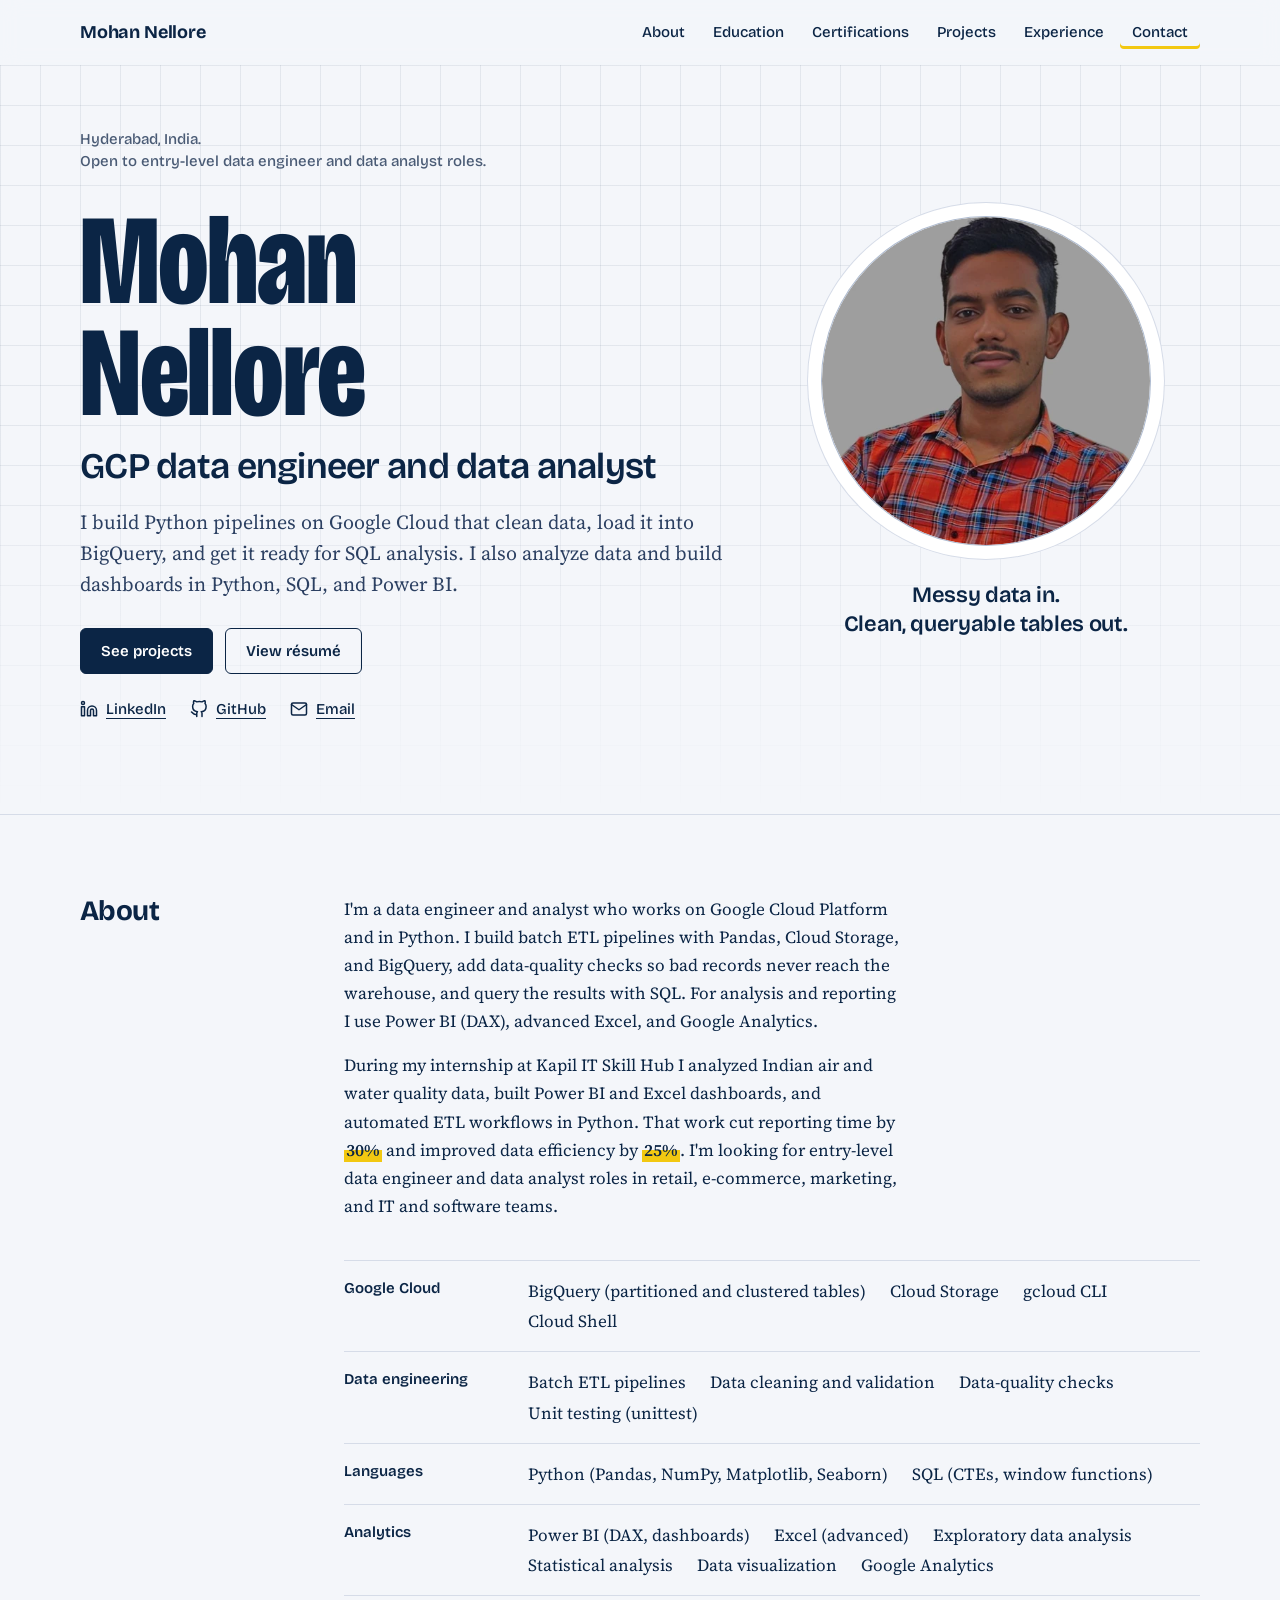
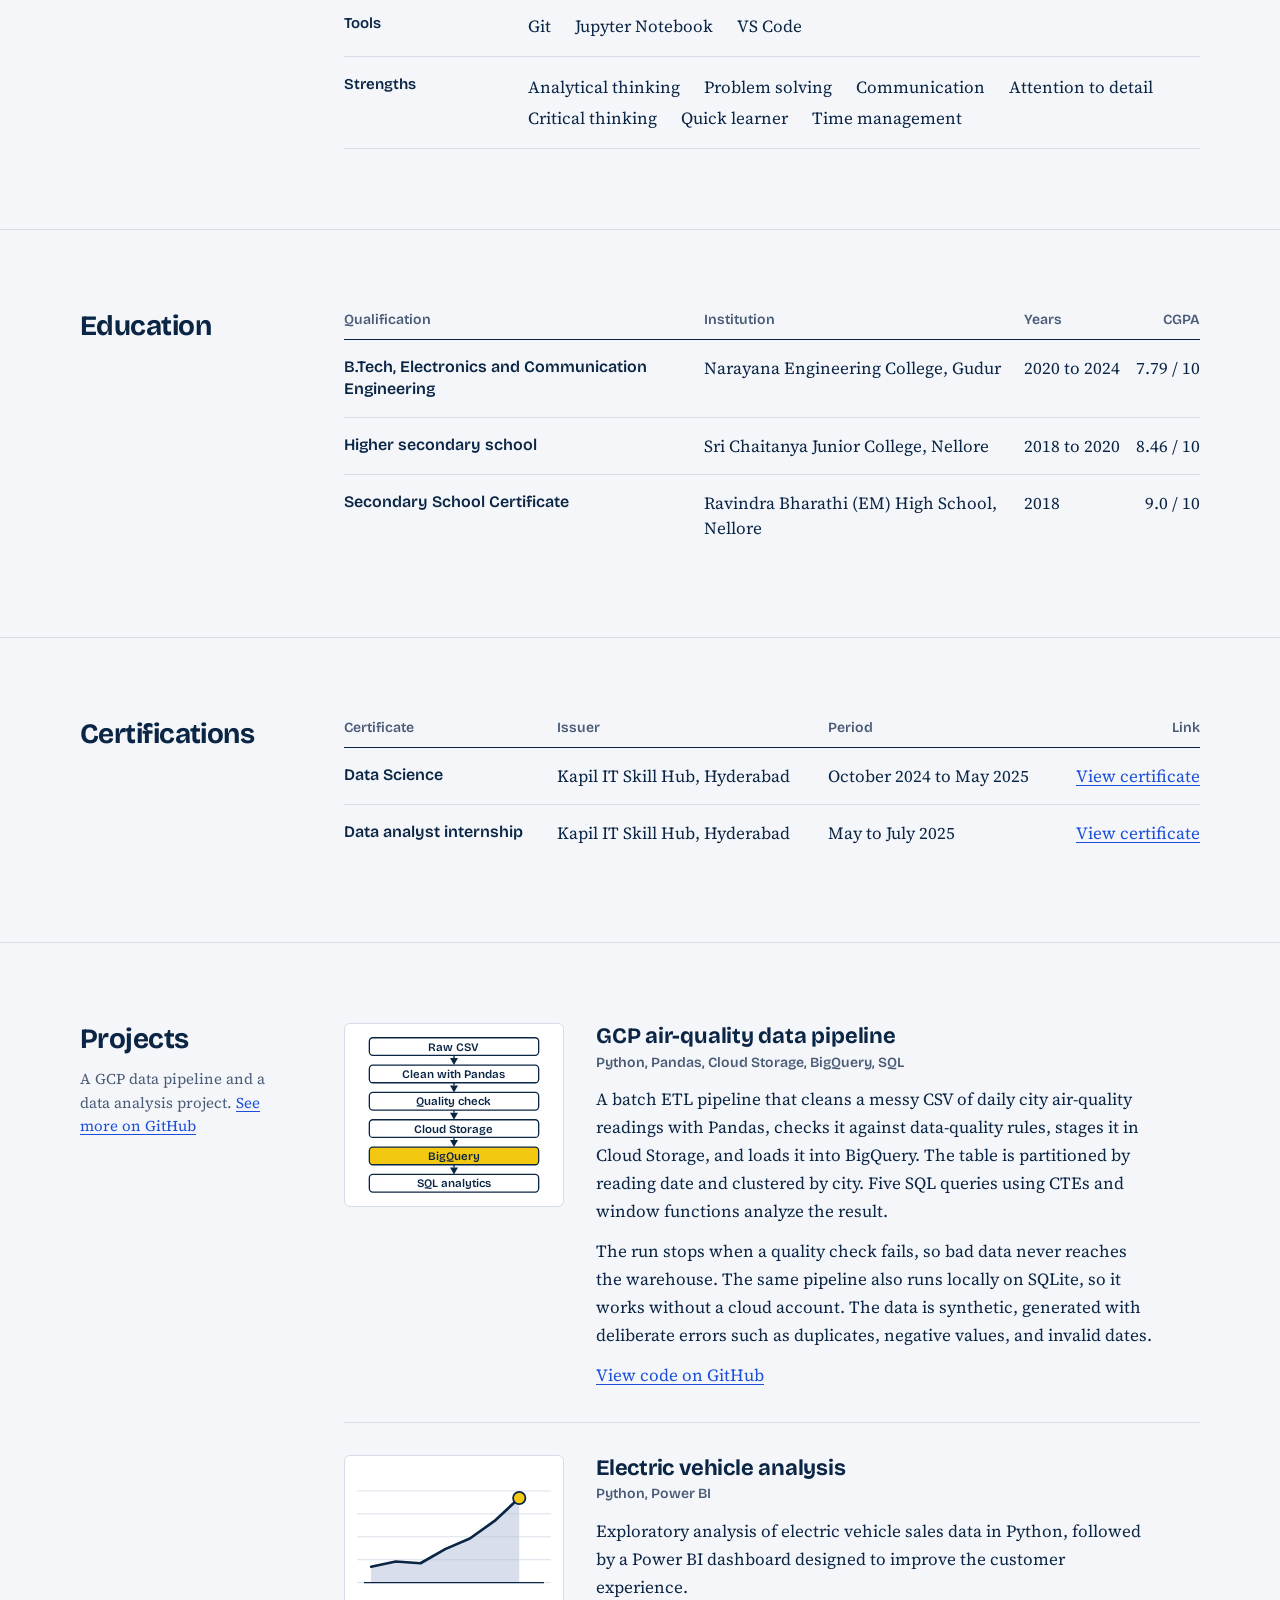
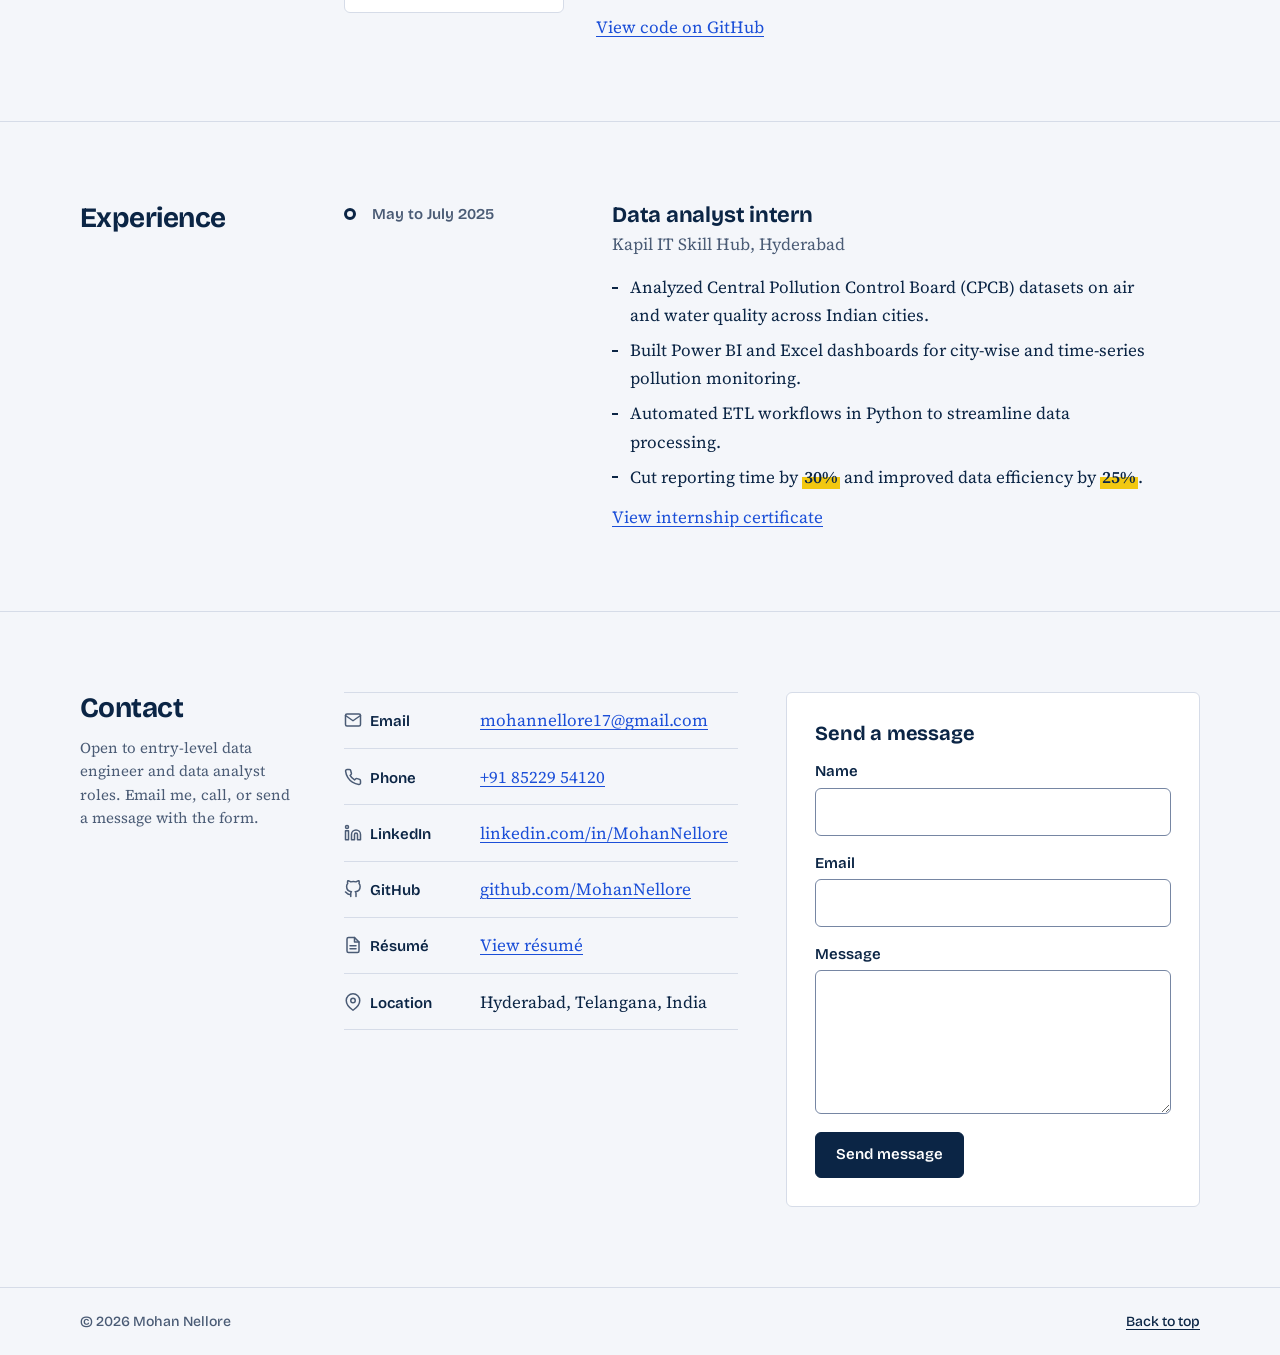
==== index.html @ 652cb2aa "Add hero portrait and headline, reorder sections, add Certifications - Fill the empty right side of " ====
<!DOCTYPE html>
<html lang="en">
<head>
  <meta charset="utf-8">
  <meta name="viewport" content="width=device-width, initial-scale=1">
  <title>Mohan Nellore, GCP Data Engineer and Data Analyst</title>
  <meta name="description" content="Portfolio of Mohan Nellore, a GCP data engineer and data analyst in Hyderabad. Python, SQL, BigQuery, and Power BI work, internship experience, and contact details.">
  <meta name="author" content="Mohan Nellore">
  <meta name="theme-color" content="#F4F6FA">
  <link rel="canonical" href="https://mohannellore.github.io/">

  <meta property="og:type" content="website">
  <meta property="og:site_name" content="Mohan Nellore">
  <meta property="og:title" content="Mohan Nellore, GCP Data Engineer and Data Analyst">
  <meta property="og:description" content="Entry-level GCP data engineer and data analyst skilled in Python, SQL, BigQuery, and Power BI. See projects, internship experience, and how to get in touch.">
  <meta property="og:url" content="https://mohannellore.github.io/">
  <meta property="og:image" content="https://mohannellore.github.io/assets/img/og-image.png">
  <meta property="og:image:width" content="1200">
  <meta property="og:image:height" content="630">
  <meta property="og:image:alt" content="Mohan Nellore, GCP data engineer and data analyst. Python, SQL, BigQuery, Power BI.">
  <meta name="twitter:card" content="summary_large_image">

  <link rel="icon" href="assets/img/favicon.svg" type="image/svg+xml">

  <link rel="preconnect" href="https://fonts.googleapis.com">
  <link rel="preconnect" href="https://fonts.gstatic.com" crossorigin>
  <link rel="stylesheet" href="https://fonts.googleapis.com/css2?family=Bricolage+Grotesque:opsz,wdth,wght@12..96,75..100,200..800&amp;family=Source+Serif+4:ital,opsz,wght@0,8..60,200..900;1,8..60,200..900&amp;display=swap">
  <link rel="stylesheet" href="assets/css/style.css">

  <script async src="https://www.googletagmanager.com/gtag/js?id=G-HVTM56CWRW"></script>
  <script>
    window.dataLayer = window.dataLayer || [];
    function gtag(){dataLayer.push(arguments);}
    gtag('js', new Date());
    gtag('config', 'G-HVTM56CWRW');
  </script>

  <script type="application/ld+json">
  {
    "@context": "https://schema.org",
    "@type": "Person",
    "name": "Mohan Nellore",
    "jobTitle": "GCP Data Engineer and Data Analyst",
    "url": "https://mohannellore.github.io/",
    "image": "https://mohannellore.github.io/assets/img/portrait.webp",
    "sameAs": [
      "https://www.linkedin.com/in/MohanNellore",
      "https://github.com/MohanNellore"
    ],
    "address": {
      "@type": "PostalAddress",
      "addressLocality": "Hyderabad",
      "addressRegion": "Telangana",
      "addressCountry": "IN"
    },
    "knowsAbout": ["Google Cloud Platform", "BigQuery", "Cloud Storage", "Python", "SQL", "ETL pipelines", "Data analysis", "Power BI", "Excel"]
  }
  </script>
</head>

<body>
  <svg width="0" height="0" style="position:absolute" aria-hidden="true" focusable="false">
    <symbol id="i-linkedin" viewBox="0 0 24 24"><path d="M16 8a6 6 0 0 1 6 6v7h-4v-7a2 2 0 0 0-2-2 2 2 0 0 0-2 2v7h-4v-7a6 6 0 0 1 6-6z"/><rect x="2" y="9" width="4" height="12"/><circle cx="4" cy="4" r="2"/></symbol>
    <symbol id="i-github" viewBox="0 0 24 24"><path d="M9 19c-5 1.5-5-2.5-7-3m14 6v-3.87a3.37 3.37 0 0 0-.94-2.61c3.14-.35 6.44-1.54 6.44-7A5.44 5.44 0 0 0 20 4.77 5.07 5.07 0 0 0 19.91 1S18.73.65 16 2.48a13.38 13.38 0 0 0-7 0C6.27.65 5.09 1 5.09 1A5.07 5.07 0 0 0 5 4.77a5.44 5.44 0 0 0-1.5 3.78c0 5.42 3.3 6.61 6.44 7A3.37 3.37 0 0 0 9 18.13V22"/></symbol>
    <symbol id="i-mail" viewBox="0 0 24 24"><path d="M4 4h16c1.1 0 2 .9 2 2v12c0 1.1-.9 2-2 2H4c-1.1 0-2-.9-2-2V6c0-1.1.9-2 2-2z"/><polyline points="22,6 12,13 2,6"/></symbol>
    <symbol id="i-phone" viewBox="0 0 24 24"><path d="M22 16.92v3a2 2 0 0 1-2.18 2 19.79 19.79 0 0 1-8.63-3.07 19.5 19.5 0 0 1-6-6 19.79 19.79 0 0 1-3.07-8.67A2 2 0 0 1 4.11 2h3a2 2 0 0 1 2 1.72 12.84 12.84 0 0 0 .7 2.81 2 2 0 0 1-.45 2.11L8.09 9.91a16 16 0 0 0 6 6l1.27-1.27a2 2 0 0 1 2.11-.45 12.84 12.84 0 0 0 2.81.7A2 2 0 0 1 22 16.92z"/></symbol>
    <symbol id="i-pin" viewBox="0 0 24 24"><path d="M21 10c0 7-9 13-9 13s-9-6-9-13a9 9 0 0 1 18 0z"/><circle cx="12" cy="10" r="3"/></symbol>
    <symbol id="i-file" viewBox="0 0 24 24"><path d="M14 2H6a2 2 0 0 0-2 2v16a2 2 0 0 0 2 2h12a2 2 0 0 0 2-2V8z"/><polyline points="14 2 14 8 20 8"/><line x1="16" y1="13" x2="8" y2="13"/><line x1="16" y1="17" x2="8" y2="17"/></symbol>
  </svg>

  <a class="skip" href="#main">Skip to content</a>

  <header class="site-header" data-open="false">
    <div class="wrap site-header__bar">
      <a class="wordmark" href="#top">Mohan Nellore</a>
      <button class="menu-btn" type="button" aria-expanded="false" aria-controls="site-nav">Menu</button>
      <nav id="site-nav" class="site-nav" aria-label="Primary">
        <ul>
          <li><a href="#about">About</a></li>
          <li><a href="#education">Education</a></li>
          <li><a href="#certifications">Certifications</a></li>
          <li><a href="#projects">Projects</a></li>
          <li><a href="#experience">Experience</a></li>
          <li><a href="#contact">Contact</a></li>
        </ul>
      </nav>
    </div>
  </header>

  <main id="main">

    <!-- Hero -->
    <section class="hero" id="top" aria-labelledby="name">
      <div class="wrap hero__grid">
        <div class="hero__copy">
          <div class="status">
            <img class="avatar" src="assets/img/avatar.webp" width="72" height="72" alt="Portrait of Mohan Nellore">
            <p>Hyderabad, India.<br>Open to entry-level data engineer and data analyst roles.</p>
          </div>

          <h1 id="name"><span>Mohan</span> <span>Nellore</span></h1>

          <p class="role">GCP data engineer and data analyst</p>

          <p class="lead">I build Python pipelines on Google Cloud that clean data, load it into BigQuery, and get it ready for SQL analysis. I also analyze data and build dashboards in Python, SQL, and Power BI.</p>

          <div class="actions">
            <a class="btn btn--solid" href="#projects">See projects</a>
            <a class="btn btn--line" href="https://drive.google.com/file/d/1A8zpG8oMPoOOT3ZSH2MqSWpX2BJlm6cX/view?usp=drive_link" target="_blank" rel="noopener" data-track="resume_download" data-category="engagement" data-label="Resume Button">View résumé<span class="sr-only"> (opens in a new tab)</span></a>
          </div>

          <ul class="quick-links">
            <li><a href="https://www.linkedin.com/in/MohanNellore" target="_blank" rel="noopener" data-track="linkedin_click" data-category="social" data-label="LinkedIn Button (Hero)"><svg class="icon" aria-hidden="true"><use href="#i-linkedin"/></svg>LinkedIn<span class="sr-only"> (opens in a new tab)</span></a></li>
            <li><a href="https://github.com/MohanNellore" target="_blank" rel="noopener" data-track="github_click" data-category="social" data-label="GitHub Button (Hero)"><svg class="icon" aria-hidden="true"><use href="#i-github"/></svg>GitHub<span class="sr-only"> (opens in a new tab)</span></a></li>
            <li><a href="mailto:mohannellore17@gmail.com" data-track="contact_email" data-category="contact" data-label="Email Click (Hero)"><svg class="icon" aria-hidden="true"><use href="#i-mail"/></svg>Email</a></li>
          </ul>
        </div>

        <figure class="portrait">
          <img class="portrait__img" src="assets/img/portrait.webp" width="466" height="466" alt="Portrait of Mohan Nellore">
          <figcaption class="portrait__cap">Messy data in.<br>Clean, queryable tables out.</figcaption>
        </figure>
      </div>
    </section>

    <!-- About -->
    <section class="section" id="about" aria-labelledby="about-h">
      <div class="wrap split">
        <h2 id="about-h" class="split__title">About</h2>
        <div class="split__body">
          <div class="prose">
            <p>I'm a data engineer and analyst who works on Google Cloud Platform and in Python. I build batch ETL pipelines with Pandas, Cloud Storage, and BigQuery, add data-quality checks so bad records never reach the warehouse, and query the results with SQL. For analysis and reporting I use Power BI (DAX), advanced Excel, and Google Analytics.</p>
            <p>During my internship at Kapil IT Skill Hub I analyzed Indian air and water quality data, built Power BI and Excel dashboards, and automated ETL workflows in Python. That work cut reporting time by <mark>30%</mark> and improved data efficiency by <mark>25%</mark>. I'm looking for entry-level data engineer and data analyst roles in retail, e-commerce, marketing, and IT and software teams.</p>
          </div>

          <dl class="facts">
            <div class="facts__row">
              <dt>Google Cloud</dt>
              <dd><ul><li>BigQuery (partitioned and clustered tables)</li><li>Cloud Storage</li><li>gcloud CLI</li><li>Cloud Shell</li></ul></dd>
            </div>
            <div class="facts__row">
              <dt>Data engineering</dt>
              <dd><ul><li>Batch ETL pipelines</li><li>Data cleaning and validation</li><li>Data-quality checks</li><li>Unit testing (unittest)</li></ul></dd>
            </div>
            <div class="facts__row">
              <dt>Languages</dt>
              <dd><ul><li>Python (Pandas, NumPy, Matplotlib, Seaborn)</li><li>SQL (CTEs, window functions)</li></ul></dd>
            </div>
            <div class="facts__row">
              <dt>Analytics</dt>
              <dd><ul><li>Power BI (DAX, dashboards)</li><li>Excel (advanced)</li><li>Exploratory data analysis</li><li>Statistical analysis</li><li>Data visualization</li><li>Google Analytics</li></ul></dd>
            </div>
            <div class="facts__row">
              <dt>Tools</dt>
              <dd><ul><li>Git</li><li>Jupyter Notebook</li><li>VS Code</li></ul></dd>
            </div>
            <div class="facts__row">
              <dt>Strengths</dt>
              <dd><ul><li>Analytical thinking</li><li>Problem solving</li><li>Communication</li><li>Attention to detail</li><li>Critical thinking</li><li>Quick learner</li><li>Time management</li></ul></dd>
            </div>
          </dl>
        </div>
      </div>
    </section>

    <!-- Education -->
    <section class="section" id="education" aria-labelledby="education-h">
      <div class="wrap split">
        <h2 id="education-h" class="split__title">Education</h2>
        <div class="split__body">
          <table class="edu">
            <thead>
              <tr><th scope="col">Qualification</th><th scope="col">Institution</th><th scope="col">Years</th><th scope="col" class="num">CGPA</th></tr>
            </thead>
            <tbody>
              <tr>
                <th scope="row" data-label="Qualification">B.Tech, Electronics and Communication Engineering</th>
                <td data-label="Institution">Narayana Engineering College, Gudur</td>
                <td data-label="Years">2020 to 2024</td>
                <td data-label="CGPA" class="num">7.79 / 10</td>
              </tr>
              <tr>
                <th scope="row" data-label="Qualification">Higher secondary school</th>
                <td data-label="Institution">Sri Chaitanya Junior College, Nellore</td>
                <td data-label="Years">2018 to 2020</td>
                <td data-label="CGPA" class="num">8.46 / 10</td>
              </tr>
              <tr>
                <th scope="row" data-label="Qualification">Secondary School Certificate</th>
                <td data-label="Institution">Ravindra Bharathi (EM) High School, Nellore</td>
                <td data-label="Years">2018</td>
                <td data-label="CGPA" class="num">9.0 / 10</td>
              </tr>
            </tbody>
          </table>
        </div>
      </div>
    </section>

    <!-- Certifications -->
    <section class="section" id="certifications" aria-labelledby="certifications-h">
      <div class="wrap split">
        <h2 id="certifications-h" class="split__title">Certifications</h2>
        <div class="split__body">
          <table class="edu">
            <thead>
              <tr><th scope="col">Certificate</th><th scope="col">Issuer</th><th scope="col">Period</th><th scope="col" class="num">Link</th></tr>
            </thead>
            <tbody>
              <tr>
                <th scope="row" data-label="Certificate">Data Science</th>
                <td data-label="Issuer">Kapil IT Skill Hub, Hyderabad</td>
                <td data-label="Period">October 2024 to May 2025</td>
                <td data-label="Link" class="num"><a href="https://drive.google.com/file/d/1l959lN70iRhXNy3rAlHop9GsG7nUYWsx/view?usp=drive_link" target="_blank" rel="noopener" data-track="certificate_click" data-category="engagement" data-cert="Data Science Certificate">View certificate<span class="sr-only"> (opens in a new tab)</span></a></td>
              </tr>
              <tr>
                <th scope="row" data-label="Certificate">Data analyst internship</th>
                <td data-label="Issuer">Kapil IT Skill Hub, Hyderabad</td>
                <td data-label="Period">May to July 2025</td>
                <td data-label="Link" class="num"><a href="https://drive.google.com/file/d/1SBe-zcYC6OCMe_F9r3cW6BuyNyjOYFjX/view?usp=drive_link" target="_blank" rel="noopener" data-track="certificate_click" data-category="engagement" data-cert="Internship Certificate">View certificate<span class="sr-only"> (opens in a new tab)</span></a></td>
              </tr>
            </tbody>
          </table>
        </div>
      </div>
    </section>

    <!-- Projects -->
    <section class="section" id="projects" aria-labelledby="projects-h">
      <div class="wrap split">
        <div class="split__title">
          <h2 id="projects-h">Projects</h2>
          <p class="side-note">A GCP data pipeline and a data analysis project. <a href="https://github.com/MohanNellore" target="_blank" rel="noopener" data-track="github_click" data-category="social" data-label="GitHub Link (Projects)">See more on GitHub<span class="sr-only"> (opens in a new tab)</span></a></p>
        </div>

        <div class="split__body">
          <article class="project">
            <div class="project__thumb">
              <svg viewBox="0 0 220 179" role="img" aria-label="Pipeline steps: raw CSV, clean with Pandas, quality check, Cloud Storage, BigQuery, SQL analytics.">
                <g class="conn"><path d="M110 22V25M110 53V56M110 84V87M110 115V118M110 146V149"/></g>
                <g class="arrow"><path d="M105.5 25h9l-4.5 8zM105.5 56h9l-4.5 8zM105.5 87h9l-4.5 8zM105.5 118h9l-4.5 8zM105.5 149h9l-4.5 8z"/></g>
                <rect class="node" x="14" y="2" width="192" height="20" rx="4"/><text class="t" x="110" y="12">Raw CSV</text>
                <rect class="node" x="14" y="33" width="192" height="20" rx="4"/><text class="t" x="110" y="43">Clean with Pandas</text>
                <rect class="node" x="14" y="64" width="192" height="20" rx="4"/><text class="t" x="110" y="74">Quality check</text>
                <rect class="node" x="14" y="95" width="192" height="20" rx="4"/><text class="t" x="110" y="105">Cloud Storage</text>
                <rect class="node node--hi" x="14" y="126" width="192" height="20" rx="4"/><text class="t" x="110" y="136">BigQuery</text>
                <rect class="node" x="14" y="157" width="192" height="20" rx="4"/><text class="t" x="110" y="167">SQL analytics</text>
              </svg>
            </div>
            <div class="project__info">
              <h3>GCP air-quality data pipeline</h3>
              <p class="project__tools">Python, Pandas, Cloud Storage, BigQuery, SQL</p>
              <p>A batch ETL pipeline that cleans a messy CSV of daily city air-quality readings with Pandas, checks it against data-quality rules, stages it in Cloud Storage, and loads it into BigQuery. The table is partitioned by reading date and clustered by city. Five SQL queries using CTEs and window functions analyze the result.</p>
              <p>The run stops when a quality check fails, so bad data never reaches the warehouse. The same pipeline also runs locally on SQLite, so it works without a cloud account. The data is synthetic, generated with deliberate errors such as duplicates, negative values, and invalid dates.</p>
              <p><a href="https://github.com/MohanNellore/gcp-air-quality-pipeline" target="_blank" rel="noopener" data-track="github_click" data-category="social" data-label="Project: GCP Air Quality Pipeline">View code on GitHub<span class="sr-only"> (opens in a new tab)</span></a></p>
            </div>
          </article>

          <article class="project">
            <div class="project__thumb" aria-hidden="true">
              <svg viewBox="0 0 220 150" focusable="false">
                <path class="g" d="M0 26H220M0 52H220M0 78H220M0 104H220M0 130H220"/>
                <path class="area" d="M16 112L44 106L72 108L100 92L128 80L156 60L184 34V130H16Z"/>
                <path class="line" d="M16 112L44 106L72 108L100 92L128 80L156 60L184 34"/>
                <circle class="dot" cx="184" cy="34" r="7"/>
                <path class="base" d="M8 130H212"/>
              </svg>
            </div>
            <div class="project__info">
              <h3>Electric vehicle analysis</h3>
              <p class="project__tools">Python, Power BI</p>
              <p>Exploratory analysis of electric vehicle sales data in Python, followed by a Power BI dashboard designed to improve the customer experience.</p>
              <p><a href="https://github.com/MohanNellore/Electric-Vehicle-Analysis" target="_blank" rel="noopener" data-track="github_click" data-category="social" data-label="Project: Electric Vehicle Analysis">View code on GitHub<span class="sr-only"> (opens in a new tab)</span></a></p>
            </div>
          </article>
        </div>
      </div>
    </section>

    <!-- Experience -->
    <section class="section" id="experience" aria-labelledby="experience-h">
      <div class="wrap split">
        <h2 id="experience-h" class="split__title">Experience</h2>
        <div class="split__body timeline">
          <article class="entry">
            <p class="entry__when">May to July 2025</p>
            <div class="entry__main">
              <h3>Data analyst intern</h3>
              <p class="entry__where">Kapil IT Skill Hub, Hyderabad</p>
              <ul class="entry__list">
                <li>Analyzed Central Pollution Control Board (CPCB) datasets on air and water quality across Indian cities.</li>
                <li>Built Power BI and Excel dashboards for city-wise and time-series pollution monitoring.</li>
                <li>Automated ETL workflows in Python to streamline data processing.</li>
                <li>Cut reporting time by <mark>30%</mark> and improved data efficiency by <mark>25%</mark>.</li>
              </ul>
              <p><a href="https://drive.google.com/file/d/1SBe-zcYC6OCMe_F9r3cW6BuyNyjOYFjX/view?usp=drive_link" target="_blank" rel="noopener" data-track="certificate_click" data-category="engagement" data-cert="Internship Certificate">View internship certificate<span class="sr-only"> (opens in a new tab)</span></a></p>
            </div>
          </article>
        </div>
      </div>
    </section>

    <!-- Contact -->
    <section class="section" id="contact" aria-labelledby="contact-h">
      <div class="wrap split">
        <div class="split__title">
          <h2 id="contact-h">Contact</h2>
          <p class="side-note">Open to entry-level data engineer and data analyst roles. Email me, call, or send a message with the form.</p>
        </div>

        <div class="split__body contact">
          <dl class="contact__list">
            <div>
              <dt><svg class="icon" aria-hidden="true"><use href="#i-mail"/></svg>Email</dt>
              <dd><a href="mailto:mohannellore17@gmail.com" data-track="contact_email" data-category="contact" data-label="Email Click">mohannellore17@gmail.com</a></dd>
            </div>
            <div>
              <dt><svg class="icon" aria-hidden="true"><use href="#i-phone"/></svg>Phone</dt>
              <dd><a href="tel:+918522954120" data-track="contact_call" data-category="contact" data-label="Phone Click">+91 85229 54120</a></dd>
            </div>
            <div>
              <dt><svg class="icon" aria-hidden="true"><use href="#i-linkedin"/></svg>LinkedIn</dt>
              <dd><a href="https://www.linkedin.com/in/MohanNellore" target="_blank" rel="noopener" data-track="linkedin_click" data-category="social" data-label="LinkedIn Link (Contact)">linkedin.com/in/MohanNellore<span class="sr-only"> (opens in a new tab)</span></a></dd>
            </div>
            <div>
              <dt><svg class="icon" aria-hidden="true"><use href="#i-github"/></svg>GitHub</dt>
              <dd><a href="https://github.com/MohanNellore" target="_blank" rel="noopener" data-track="github_click" data-category="social" data-label="GitHub Link (Contact)">github.com/MohanNellore<span class="sr-only"> (opens in a new tab)</span></a></dd>
            </div>
            <div>
              <dt><svg class="icon" aria-hidden="true"><use href="#i-file"/></svg>Résumé</dt>
              <dd><a href="https://drive.google.com/file/d/1A8zpG8oMPoOOT3ZSH2MqSWpX2BJlm6cX/view?usp=drive_link" target="_blank" rel="noopener" data-track="resume_download" data-category="engagement" data-label="Resume Contact Link">View résumé<span class="sr-only"> (opens in a new tab)</span></a></dd>
            </div>
            <div>
              <dt><svg class="icon" aria-hidden="true"><use href="#i-pin"/></svg>Location</dt>
              <dd>Hyderabad, Telangana, India</dd>
            </div>
          </dl>

          <form class="form" id="contact-form" action="https://formspree.io/f/mzzvrnak" method="POST">
            <h3 class="form__title">Send a message</h3>
            <div class="field">
              <label for="f-name">Name</label>
              <input id="f-name" name="name" type="text" autocomplete="name" required>
            </div>
            <div class="field">
              <label for="f-email">Email</label>
              <input id="f-email" name="email" type="email" autocomplete="email" required>
            </div>
            <div class="field">
              <label for="f-message">Message</label>
              <textarea id="f-message" name="message" rows="5" required></textarea>
            </div>
            <input class="hp" type="text" name="_gotcha" tabindex="-1" autocomplete="off" aria-hidden="true">
            <div class="form__foot">
              <button class="btn btn--solid" type="submit">Send message</button>
              <p class="form__status" role="status" aria-live="polite"></p>
            </div>
          </form>
        </div>
      </div>
    </section>

  </main>

  <footer class="site-footer">
    <div class="wrap site-footer__bar">
      <p>&copy; <span id="year">2026</span> Mohan Nellore</p>
      <a href="#top">Back to top</a>
    </div>
  </footer>

  <script src="assets/js/main.js" defer></script>
</body>
</html>
---- assets/css/style.css ----
/* Mohan Nellore, portfolio
   Visual language: an annotated chart. Cool paper, navy ink, and one yellow
   highlighter (the Power BI yellow) used only to mark a finding.
   Yellow is a fill, never text on white.
*/

/* ---------- Tokens ---------- */
:root {
  --paper: #F4F6FA;
  --surface: #FFFFFF;
  --ink: #0B2545;
  --ink-soft: #2C4062;
  --muted: #4A5B75;
  --line: #D6DCE8;
  --line-strong: #AEBBD0;
  --field-border: #7686A3; /* 3.7:1 on white, meets the 3:1 minimum for form fields */
  --chart-soft: #B9C4DA;
  --mark: #F2C811;
  --link: #1B4FD8;
  --error: #B42318;
  --grid: rgba(11, 37, 69, 0.07);

  --sans: "Bricolage Grotesque", "Inter", system-ui, -apple-system, "Segoe UI", Roboto, "Helvetica Neue", Arial, sans-serif;
  --serif: "Source Serif 4", Charter, "Bitstream Charter", "Iowan Old Style", Georgia, serif;

  --radius: 6px;
  --wrap: 1120px;
  --gutter: clamp(1.25rem, 4vw, 2.5rem);
  --header-h: 64px;

  color-scheme: light;
}

/* ---------- Base ---------- */
*, *::before, *::after { box-sizing: border-box; }

html {
  scroll-behavior: smooth;
  scroll-padding-top: calc(var(--header-h) + 16px);
  -webkit-text-size-adjust: 100%;
}

body {
  margin: 0;
  background: var(--paper);
  color: var(--ink);
  font: 400 1.0625rem/1.65 var(--serif);
  font-optical-sizing: auto;
  -webkit-font-smoothing: antialiased;
  text-rendering: optimizeLegibility;
}

h1, h2, h3, p, ul, dl, dd, figure { margin: 0; }
ul { padding: 0; list-style: none; }
img, svg { display: block; max-width: 100%; }

a {
  color: var(--link);
  text-decoration-thickness: 1px;
  text-underline-offset: 0.2em;
}
a:hover { text-decoration-thickness: 2px; }

:focus-visible {
  outline: 3px solid var(--link);
  outline-offset: 3px;
  border-radius: 3px;
}

mark {
  background: linear-gradient(transparent 52%, var(--mark) 52%);
  color: inherit;
  font-weight: 600;
  padding: 0 0.12em;
}

.wrap {
  width: 100%;
  max-width: calc(var(--wrap) + var(--gutter) * 2);
  margin-inline: auto;
  padding-inline: var(--gutter);
}

.sr-only {
  position: absolute;
  width: 1px;
  height: 1px;
  margin: -1px;
  padding: 0;
  overflow: hidden;
  clip: rect(0, 0, 0, 0);
  white-space: nowrap;
  border: 0;
}

.skip {
  position: absolute;
  left: 1rem;
  top: -4rem;
  z-index: 100;
  padding: 0.6rem 1rem;
  background: var(--ink);
  color: #fff;
  border-radius: var(--radius);
  font: 600 0.9375rem var(--sans);
  text-decoration: none;
}
.skip:focus { top: 1rem; }

.icon {
  width: 1.125rem;
  height: 1.125rem;
  flex: none;
  fill: none;
  stroke: currentColor;
  stroke-width: 2;
  stroke-linecap: round;
  stroke-linejoin: round;
}

/* ---------- Header ---------- */
.site-header {
  position: sticky;
  top: 0;
  z-index: 50;
  background: rgba(244, 246, 250, 0.92);
  -webkit-backdrop-filter: saturate(1.4) blur(10px);
  backdrop-filter: saturate(1.4) blur(10px);
  border-bottom: 1px solid transparent;
  transition: border-color 0.2s ease;
}
.site-header.is-scrolled { border-bottom-color: var(--line); }

.site-header__bar {
  display: flex;
  align-items: center;
  justify-content: space-between;
  height: var(--header-h);
}

.wordmark {
  font: 700 1.125rem/1 var(--sans);
  letter-spacing: -0.01em;
  color: var(--ink);
  text-decoration: none;
}

.site-nav ul { display: flex; gap: 0.25rem; }

.site-nav a {
  display: block;
  padding: 0.5rem 0.75rem;
  border-radius: 4px;
  box-shadow: inset 0 -3px 0 transparent;
  font: 500 0.9375rem/1.2 var(--sans);
  color: var(--ink);
  text-decoration: none;
}
.site-nav a:hover { background: rgba(11, 37, 69, 0.06); }
.site-nav a[aria-current="true"] { box-shadow: inset 0 -3px 0 var(--mark); }

.menu-btn {
  display: none;
  align-items: center;
  min-height: 40px;
  padding: 0.4rem 0.9rem;
  border: 1.5px solid var(--ink);
  border-radius: var(--radius);
  background: transparent;
  color: var(--ink);
  font: 600 0.9375rem/1 var(--sans);
  cursor: pointer;
}

@media (max-width: 759px) {
  .menu-btn { display: inline-flex; }
  .site-nav {
    display: none;
    position: absolute;
    top: var(--header-h);
    left: 0;
    right: 0;
    padding: 0.5rem var(--gutter) 1rem;
    background: var(--paper);
    border-bottom: 1px solid var(--line);
  }
  .site-header[data-open="true"] .site-nav { display: block; }
  .site-nav ul { flex-direction: column; gap: 0; }
  .site-nav a { padding: 0.8rem 0.25rem; }
}

/* ---------- Buttons ---------- */
.btn {
  display: inline-flex;
  align-items: center;
  justify-content: center;
  gap: 0.5rem;
  min-height: 46px;
  padding: 0.65rem 1.25rem;
  border: 1.5px solid var(--ink);
  border-radius: var(--radius);
  font: 600 0.9375rem/1 var(--sans);
  text-decoration: none;
  cursor: pointer;
  transition: background-color 0.15s ease, color 0.15s ease;
}
.btn--solid { background: var(--ink); color: #fff; }
.btn--solid:hover { background: #17396A; }
.btn--line { background: transparent; color: var(--ink); }
.btn--line:hover { background: #E4EAF4; }
.btn[disabled] { opacity: 0.6; cursor: progress; }

/* ---------- Hero ---------- */
.hero {
  position: relative;
  isolation: isolate;
  padding-block: clamp(2rem, 5vw, 4.5rem) clamp(3rem, 7vw, 5.5rem);
}

/* The page's chart canvas: a faint grid that fades out by the fold. */
.hero::before {
  content: "";
  position: absolute;
  inset: 0;
  z-index: -1;
  background-image:
    linear-gradient(var(--grid) 1px, transparent 1px),
    linear-gradient(90deg, var(--grid) 1px, transparent 1px);
  background-size: 40px 40px;
  -webkit-mask-image: linear-gradient(to bottom, #000 50%, transparent);
  mask-image: linear-gradient(to bottom, #000 50%, transparent);
}

.hero__grid { display: grid; gap: 2rem; }

.status {
  display: flex;
  align-items: center;
  gap: 1rem;
  font: 500 0.9375rem/1.45 var(--sans);
  color: var(--muted);
}

.avatar {
  width: 72px;
  height: 72px;
  flex: none;
  border-radius: 50%;
  border: 2px solid #fff;
  box-shadow: 0 0 0 1px var(--line-strong);
  background: #fff;
}

.hero h1 {
  margin: clamp(1.25rem, 3vw, 2rem) 0 1rem;
  font-family: var(--sans);
  font-weight: 750;
  font-size: clamp(3.5rem, 10.5vw, 7rem);
  line-height: 0.88;
  letter-spacing: -0.01em;
  font-stretch: 75%;
  font-variation-settings: "wdth" 75;
  color: var(--ink);
}
.hero h1 span { display: block; }

@media (min-width: 960px) {
  .hero h1 { font-size: clamp(5.5rem, 10vw, 9rem); }
}

/* Portrait and headline: shown beside the copy on wide screens; phones use the small avatar. */
.portrait { display: none; }

@media (min-width: 960px) {
  .hero__grid {
    grid-template-columns: minmax(0, 1.2fr) minmax(0, 0.8fr);
    gap: 3rem;
    align-items: center;
  }
  .status .avatar { display: none; }
  .portrait {
    display: block;
    justify-self: center;
    width: 100%;
    max-width: 360px;
    padding: 16px;
    text-align: center;
  }
}

.portrait__img {
  width: 100%;
  height: auto;
  border-radius: 50%;
  background: var(--surface);
  box-shadow: 0 0 0 1px var(--line-strong), 0 0 0 14px var(--surface), 0 0 0 15px var(--line);
}

.portrait__cap {
  margin: 2.25rem auto 0;
  font: 600 1.375rem/1.3 var(--sans);
  letter-spacing: -0.015em;
  text-wrap: balance;
  color: var(--ink);
}

.role {
  margin-bottom: 1.25rem;
  font: 600 clamp(1.5rem, 3.4vw, 2.25rem)/1.15 var(--sans);
  letter-spacing: -0.02em;
  text-wrap: balance;
  color: var(--ink);
}

.lead {
  max-width: 34em;
  font: 400 1.25rem/1.55 var(--serif);
  color: var(--ink-soft);
}

.actions {
  display: flex;
  flex-wrap: wrap;
  gap: 0.75rem;
  margin-top: 1.75rem;
}

.quick-links {
  display: flex;
  flex-wrap: wrap;
  gap: 0.5rem 1.5rem;
  margin-top: 1.5rem;
}
.quick-links a {
  display: inline-flex;
  align-items: center;
  gap: 0.5rem;
  font: 500 0.9375rem/1.2 var(--sans);
  color: var(--ink);
  text-decoration: underline;
  text-decoration-thickness: 1px;
  text-underline-offset: 0.25em;
}
.quick-links a:hover { text-decoration-thickness: 2px; }

@media (prefers-reduced-motion: reduce) {
  html { scroll-behavior: auto; }
}

/* ---------- Sections ---------- */
.section {
  padding-block: clamp(3rem, 7vw, 5rem);
  border-top: 1px solid var(--line);
}

.split { display: grid; gap: 1.5rem; }

@media (min-width: 860px) {
  .split { grid-template-columns: 13.5rem minmax(0, 1fr); gap: 3rem; }
  .split__title {
    position: sticky;
    top: calc(var(--header-h) + 1.5rem);
    align-self: start;
  }
}

h2.split__title,
.split__title h2 {
  font: 700 1.75rem/1.15 var(--sans);
  letter-spacing: -0.02em;
  color: var(--ink);
}

.side-note {
  margin-top: 0.75rem;
  font: 400 0.9375rem/1.55 var(--serif);
  color: var(--muted);
}

h3 {
  font: 700 1.375rem/1.2 var(--sans);
  letter-spacing: -0.01em;
  color: var(--ink);
}

.prose p { max-width: 62ch; }
.prose p + p { margin-top: 1rem; }

/* ---------- About: skills as a lookup table ---------- */
.facts { margin-top: 2.5rem; }

.facts__row {
  display: grid;
  gap: 0.35rem 1.5rem;
  padding-block: 1rem;
  border-top: 1px solid var(--line);
}
.facts__row:last-child { border-bottom: 1px solid var(--line); }

@media (min-width: 640px) {
  .facts__row { grid-template-columns: 10rem minmax(0, 1fr); }
}

.facts dt { font: 600 0.9375rem/1.5 var(--sans); color: var(--ink); }
.facts ul { display: flex; flex-wrap: wrap; gap: 0.15rem 1.5rem; }

/* ---------- Experience timeline ---------- */

.entry {
  position: relative;
  display: grid;
  gap: 0.35rem 2rem;
  padding: 0 0 2.5rem 1.75rem;
}
.entry:last-child { padding-bottom: 0; }
.entry::after {
  content: "";
  position: absolute;
  left: 5px;
  top: 1.1rem;
  bottom: -0.4rem;
  width: 2px;
  background: var(--line-strong);
}
.entry:last-child::after { display: none; }
.entry::before {
  content: "";
  position: absolute;
  left: 0;
  top: 0.4rem;
  width: 12px;
  height: 12px;
  border-radius: 50%;
  background: var(--paper);
  border: 3px solid var(--ink);
}

@media (min-width: 700px) {
  .entry { grid-template-columns: 13rem minmax(0, 1fr); }
}

.entry__when {
  font: 600 0.9375rem/1.6 var(--sans);
  color: var(--muted);
  font-variant-numeric: tabular-nums;
}
.entry__where { margin: 0.15rem 0 0.9rem; color: var(--muted); }
.entry__main p:last-child { margin-top: 0.75rem; }
.entry__list { display: grid; gap: 0.45rem; max-width: 60ch; }
.entry__list li { position: relative; padding-left: 1.1rem; }
.entry__list li::before {
  content: "";
  position: absolute;
  left: 0;
  top: 0.8em;
  width: 6px;
  height: 2px;
  background: var(--ink);
}

/* ---------- Projects ---------- */
.project {
  display: grid;
  gap: 1.25rem 2rem;
  padding-block: 2rem;
  border-top: 1px solid var(--line);
}
.project:first-child { padding-top: 0; border-top: 0; }
.project:last-child { padding-bottom: 0; }

@media (min-width: 700px) {
  .project { grid-template-columns: minmax(0, 220px) minmax(0, 1fr); }
}

.project__thumb {
  align-self: start;
  width: 100%;
  max-width: 220px;
  padding: 0.75rem;
  background: var(--surface);
  border: 1px solid var(--line);
  border-radius: var(--radius);
}
.project__thumb svg { width: 100%; height: auto; }
@media (max-width: 699px) { .project__thumb { max-width: 260px; } }

.project__info p { max-width: 62ch; }
.project__info p + p { margin-top: 0.75rem; }
.project__tools {
  margin: 0.2rem 0 0.8rem;
  font: 600 0.875rem/1.4 var(--sans);
  color: var(--muted);
}
.project__result { font-weight: 500; }

.project__thumb .g { fill: none; stroke: var(--line); stroke-width: 1; }
.project__thumb .base { fill: none; stroke: var(--ink); stroke-width: 1.5; }
.project__thumb .soft { fill: var(--chart-soft); }
.project__thumb .hi { fill: var(--mark); stroke: var(--ink); stroke-width: 1.5; }
.project__thumb .area { fill: var(--chart-soft); opacity: 0.55; }
.project__thumb .line { fill: none; stroke: var(--ink); stroke-width: 3; stroke-linejoin: round; stroke-linecap: round; }
.project__thumb .dot { fill: var(--mark); stroke: var(--ink); stroke-width: 2; }
.project__thumb .node { fill: var(--surface); stroke: var(--ink); stroke-width: 1.5; }
.project__thumb .node--hi { fill: var(--mark); }
.project__thumb .conn path { fill: none; stroke: var(--ink); stroke-width: 1.5; }
.project__thumb .arrow path { fill: var(--ink); }
.project__thumb .t { font: 600 13px var(--sans); fill: var(--ink); text-anchor: middle; dominant-baseline: central; }

/* ---------- Education ---------- */
.edu { width: 100%; border-collapse: collapse; text-align: left; }
.edu th, .edu td { padding: 1rem 1rem 1rem 0; vertical-align: top; border-top: 1px solid var(--line); }
.edu thead th {
  padding-top: 0;
  padding-bottom: 0.6rem;
  border-top: 0;
  border-bottom: 1.5px solid var(--ink);
  font: 600 0.875rem/1.4 var(--sans);
  color: var(--muted);
}
.edu tbody th { font: 600 1rem/1.4 var(--sans); color: var(--ink); }
.edu tbody td { line-height: 1.45; }
.edu td:nth-child(3) { white-space: nowrap; }
.edu .num { text-align: right; padding-right: 0; white-space: nowrap; font-variant-numeric: tabular-nums; }

@media (max-width: 699px) {
  .edu thead {
    position: absolute;
    width: 1px;
    height: 1px;
    overflow: hidden;
    clip: rect(0, 0, 0, 0);
  }
  .edu, .edu tbody, .edu tr, .edu th, .edu td { display: block; }
  .edu tr { padding: 1.1rem 0; border-top: 1px solid var(--line); }
  .edu tr:first-child { border-top: 0; padding-top: 0; }
  .edu th, .edu td { padding: 0; border: 0; }
  .edu tbody th { margin-bottom: 0.25rem; }
  .edu td::before {
    content: attr(data-label) ": ";
    font: 600 0.875rem var(--sans);
    color: var(--muted);
  }
  .edu .num { text-align: left; }
}

/* ---------- Contact ---------- */
.contact { display: grid; gap: 2.5rem; }

@media (min-width: 1000px) {
  .contact { grid-template-columns: minmax(0, 1fr) minmax(0, 1.05fr); gap: 3rem; }
}

.contact__list > div {
  display: grid;
  gap: 0.15rem 1rem;
  padding-block: 0.85rem;
  border-top: 1px solid var(--line);
}
.contact__list > div:last-child { border-bottom: 1px solid var(--line); }

@media (min-width: 480px) {
  .contact__list > div { grid-template-columns: 7.5rem minmax(0, 1fr); align-items: baseline; }
}

.contact__list dt {
  font: 600 0.9375rem/1.5 var(--sans);
  color: var(--ink);
}
.contact__list dt .icon {
  display: inline-block;
  vertical-align: -0.2em;
  margin-right: 0.5rem;
  color: var(--muted);
}
.contact__list dd { overflow-wrap: anywhere; }

.form {
  display: grid;
  gap: 1.1rem;
  align-content: start;
  padding: clamp(1.25rem, 3vw, 1.75rem);
  background: var(--surface);
  border: 1px solid var(--line);
  border-radius: var(--radius);
}
.form__title { font-size: 1.25rem; }

.field { display: grid; gap: 0.35rem; }
.field label { font: 600 0.9375rem/1.3 var(--sans); color: var(--ink); }
.field input,
.field textarea {
  width: 100%;
  padding: 0.7rem 0.85rem;
  border: 1px solid var(--field-border);
  border-radius: var(--radius);
  background: #fff;
  color: var(--ink);
  font: 400 1rem/1.5 var(--serif);
}
.field textarea { resize: vertical; min-height: 7.5rem; }
.field input:focus-visible,
.field textarea:focus-visible { outline-offset: 1px; border-color: var(--link); }

/* Honeypot field: hidden from people, visible to bots. */
.hp { position: absolute; left: -9999px; width: 1px; height: 1px; opacity: 0; }

.form__foot { display: flex; flex-wrap: wrap; align-items: center; gap: 0.75rem 1.25rem; }
.form__status { font: 500 0.9375rem/1.4 var(--sans); color: var(--ink); }
.form__status[data-state="error"] { color: var(--error); }

/* ---------- Footer ---------- */
.site-footer {
  border-top: 1px solid var(--line);
  padding-block: 1.5rem;
  font: 500 0.875rem/1.4 var(--sans);
  color: var(--muted);
}
.site-footer__bar { display: flex; justify-content: space-between; gap: 1rem; flex-wrap: wrap; }
.site-footer a { color: var(--ink); }

/* ---------- 404 ---------- */
.notfound { padding-block: clamp(4rem, 12vw, 8rem); }
.notfound h1 { font: 800 clamp(2.5rem, 8vw, 4.5rem)/1 var(--sans); letter-spacing: -0.03em; margin-bottom: 1rem; }
.notfound p { margin-bottom: 1.5rem; max-width: 36em; }

/* ---------- Print ---------- */
@media print {
  .site-header, .site-footer, .form, .actions, .quick-links, .skip { display: none; }
  .hero::before { display: none; }
  .section { break-inside: avoid; border-top-color: #999; }
  body { background: #fff; }
}
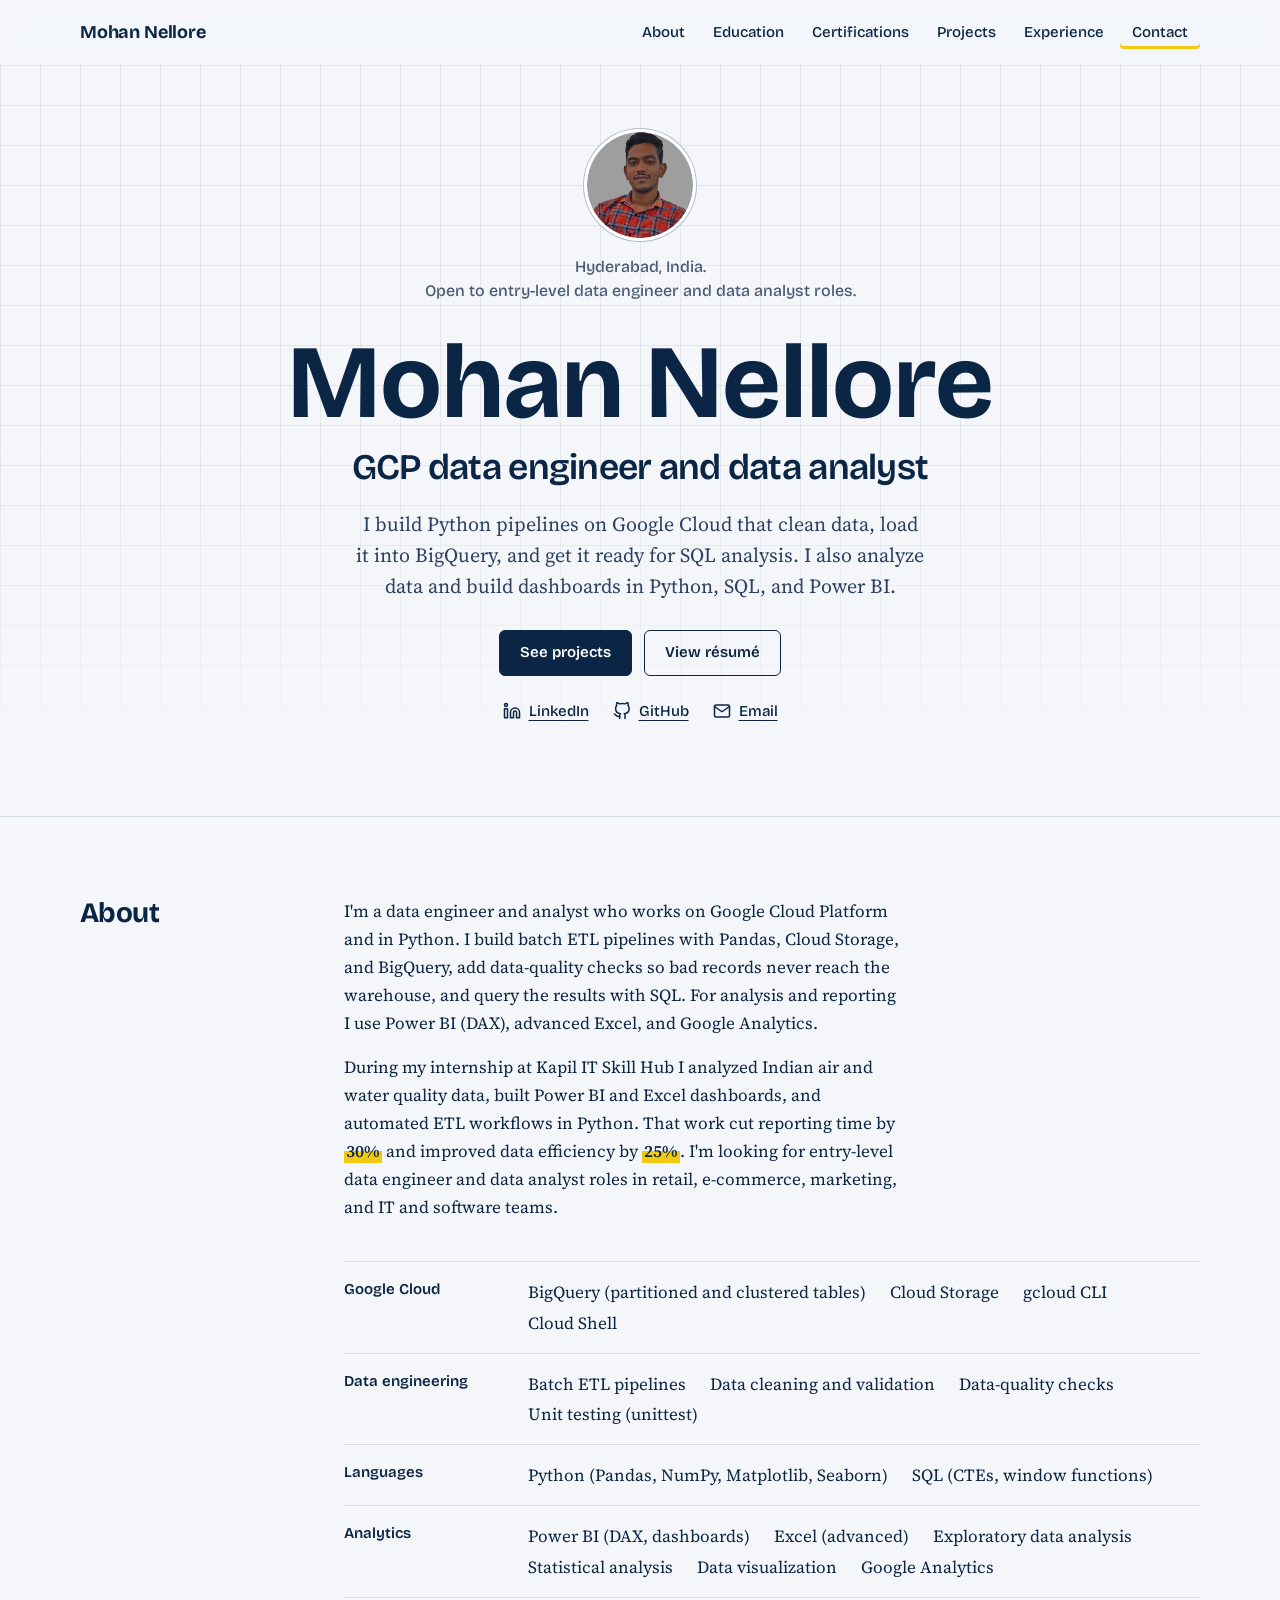
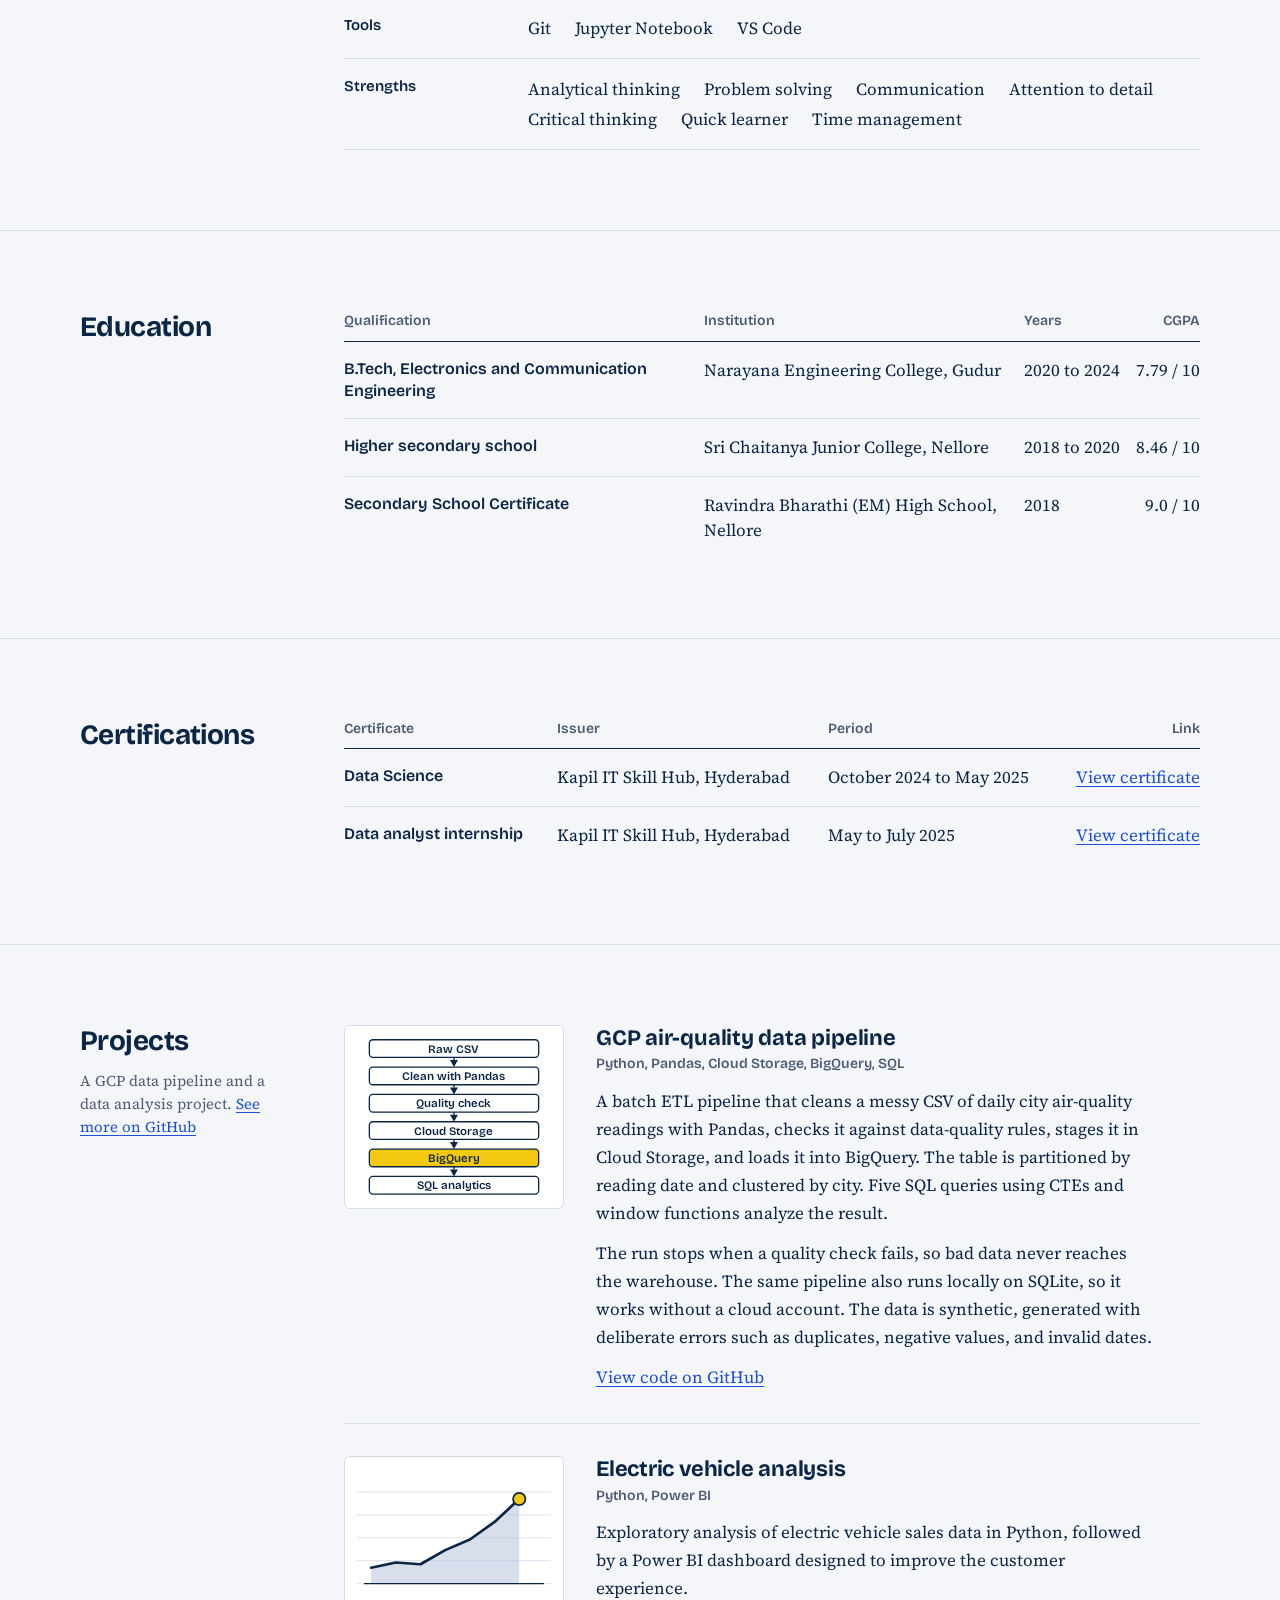
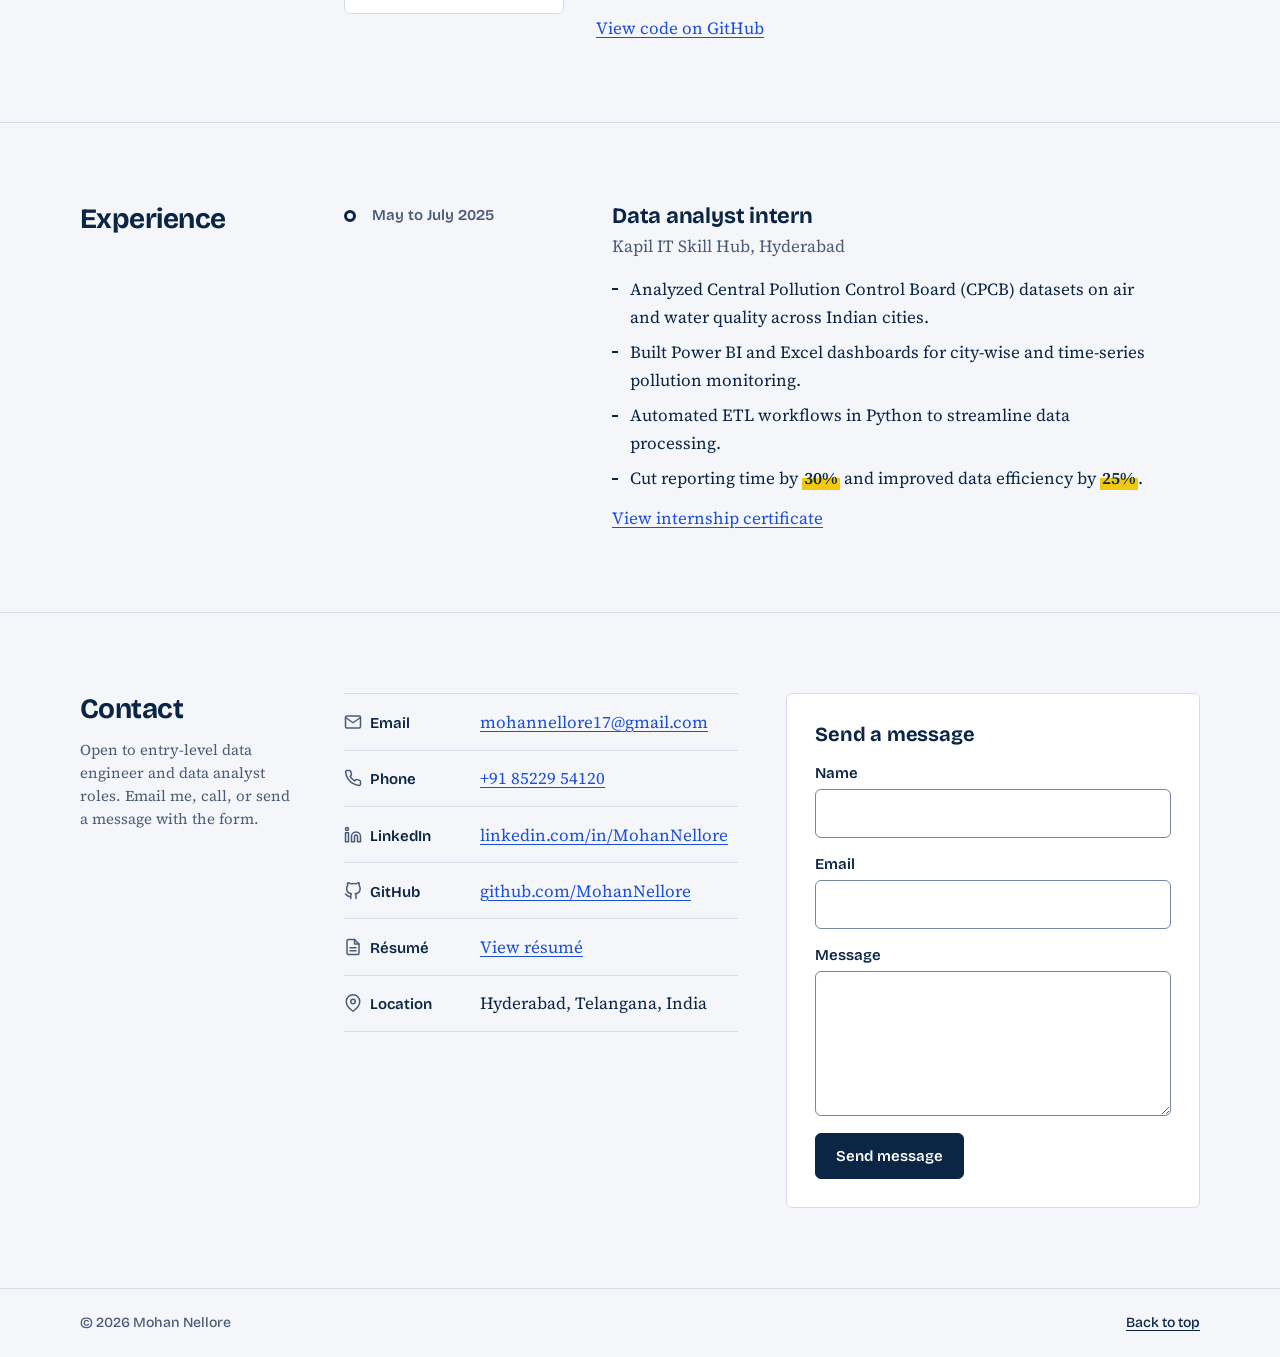
==== commit 1a6c609d: "Center the hero and remove the large portrait - Remove the large portrait and its headline caption -" ====
--- a/index.html
+++ b/index.html
@@ -25,7 +25,7 @@
   <link rel="preconnect" href="https://fonts.googleapis.com">
   <link rel="preconnect" href="https://fonts.gstatic.com" crossorigin>
   <link rel="stylesheet" href="https://fonts.googleapis.com/css2?family=Bricolage+Grotesque:opsz,wdth,wght@12..96,75..100,200..800&amp;family=Source+Serif+4:ital,opsz,wght@0,8..60,200..900;1,8..60,200..900&amp;display=swap">
-  <link rel="stylesheet" href="assets/css/style.css">
+  <link rel="stylesheet" href="assets/css/style.css?v=20261024">
 
   <script async src="https://www.googletagmanager.com/gtag/js?id=G-HVTM56CWRW"></script>
   <script>
@@ -42,7 +42,7 @@
     "name": "Mohan Nellore",
     "jobTitle": "GCP Data Engineer and Data Analyst",
     "url": "https://mohannellore.github.io/",
-    "image": "https://mohannellore.github.io/assets/img/portrait.webp",
+    "image": "https://mohannellore.github.io/assets/img/avatar.webp",
     "sameAs": [
       "https://www.linkedin.com/in/MohanNellore",
       "https://github.com/MohanNellore"
@@ -91,10 +91,10 @@
 
     <!-- Hero -->
     <section class="hero" id="top" aria-labelledby="name">
-      <div class="wrap hero__grid">
+      <div class="wrap">
         <div class="hero__copy">
           <div class="status">
-            <img class="avatar" src="assets/img/avatar.webp" width="72" height="72" alt="Portrait of Mohan Nellore">
+            <img class="avatar" src="assets/img/avatar.webp" width="112" height="112" alt="Portrait of Mohan Nellore">
             <p>Hyderabad, India.<br>Open to entry-level data engineer and data analyst roles.</p>
           </div>
 
@@ -115,11 +115,6 @@
             <li><a href="mailto:mohannellore17@gmail.com" data-track="contact_email" data-category="contact" data-label="Email Click (Hero)"><svg class="icon" aria-hidden="true"><use href="#i-mail"/></svg>Email</a></li>
           </ul>
         </div>
-
-        <figure class="portrait">
-          <img class="portrait__img" src="assets/img/portrait.webp" width="466" height="466" alt="Portrait of Mohan Nellore">
-          <figcaption class="portrait__cap">Messy data in.<br>Clean, queryable tables out.</figcaption>
-        </figure>
       </div>
     </section>
 
@@ -369,6 +364,6 @@
     </div>
   </footer>
 
-  <script src="assets/js/main.js" defer></script>
+  <script src="assets/js/main.js?v=20261024" defer></script>
 </body>
 </html>
--- a/assets/css/style.css
+++ b/assets/css/style.css
@@ -231,75 +231,41 @@
   mask-image: linear-gradient(to bottom, #000 50%, transparent);
 }
 
-.hero__grid { display: grid; gap: 2rem; }
+.hero__copy {
+  display: flex;
+  flex-direction: column;
+  align-items: center;
+  text-align: center;
+}
 
 .status {
   display: flex;
+  flex-direction: column;
   align-items: center;
-  gap: 1rem;
-  font: 500 0.9375rem/1.45 var(--sans);
+  gap: 0.9rem;
+  font: 500 1rem/1.5 var(--sans);
   color: var(--muted);
 }
+.status p { text-wrap: balance; }
 
 .avatar {
-  width: 72px;
-  height: 72px;
-  flex: none;
+  width: 112px;
+  height: 112px;
   border-radius: 50%;
-  border: 2px solid #fff;
+  border: 3px solid #fff;
   box-shadow: 0 0 0 1px var(--line-strong);
   background: #fff;
 }
 
+/* Normal width and a text-size optical cut keep the letters of the name clearly separate. */
 .hero h1 {
-  margin: clamp(1.25rem, 3vw, 2rem) 0 1rem;
+  margin: clamp(1.25rem, 3vw, 1.75rem) 0 0.75rem;
   font-family: var(--sans);
-  font-weight: 750;
-  font-size: clamp(3.5rem, 10.5vw, 7rem);
-  line-height: 0.88;
+  font-weight: 700;
+  font-size: clamp(2.75rem, 9.5vw, 6.5rem);
+  line-height: 1;
   letter-spacing: -0.01em;
-  font-stretch: 75%;
-  font-variation-settings: "wdth" 75;
-  color: var(--ink);
-}
-.hero h1 span { display: block; }
-
-@media (min-width: 960px) {
-  .hero h1 { font-size: clamp(5.5rem, 10vw, 9rem); }
-}
-
-/* Portrait and headline: shown beside the copy on wide screens; phones use the small avatar. */
-.portrait { display: none; }
-
-@media (min-width: 960px) {
-  .hero__grid {
-    grid-template-columns: minmax(0, 1.2fr) minmax(0, 0.8fr);
-    gap: 3rem;
-    align-items: center;
-  }
-  .status .avatar { display: none; }
-  .portrait {
-    display: block;
-    justify-self: center;
-    width: 100%;
-    max-width: 360px;
-    padding: 16px;
-    text-align: center;
-  }
-}
-
-.portrait__img {
-  width: 100%;
-  height: auto;
-  border-radius: 50%;
-  background: var(--surface);
-  box-shadow: 0 0 0 1px var(--line-strong), 0 0 0 14px var(--surface), 0 0 0 15px var(--line);
-}
-
-.portrait__cap {
-  margin: 2.25rem auto 0;
-  font: 600 1.375rem/1.3 var(--sans);
-  letter-spacing: -0.015em;
+  font-variation-settings: "wdth" 100, "opsz" 36;
   text-wrap: balance;
   color: var(--ink);
 }
@@ -313,7 +279,8 @@
 }
 
 .lead {
-  max-width: 34em;
+  max-width: 36em;
+  text-wrap: balance;
   font: 400 1.25rem/1.55 var(--serif);
   color: var(--ink-soft);
 }
@@ -321,6 +288,7 @@
 .actions {
   display: flex;
   flex-wrap: wrap;
+  justify-content: center;
   gap: 0.75rem;
   margin-top: 1.75rem;
 }
@@ -328,6 +296,7 @@
 .quick-links {
   display: flex;
   flex-wrap: wrap;
+  justify-content: center;
   gap: 0.5rem 1.5rem;
   margin-top: 1.5rem;
 }
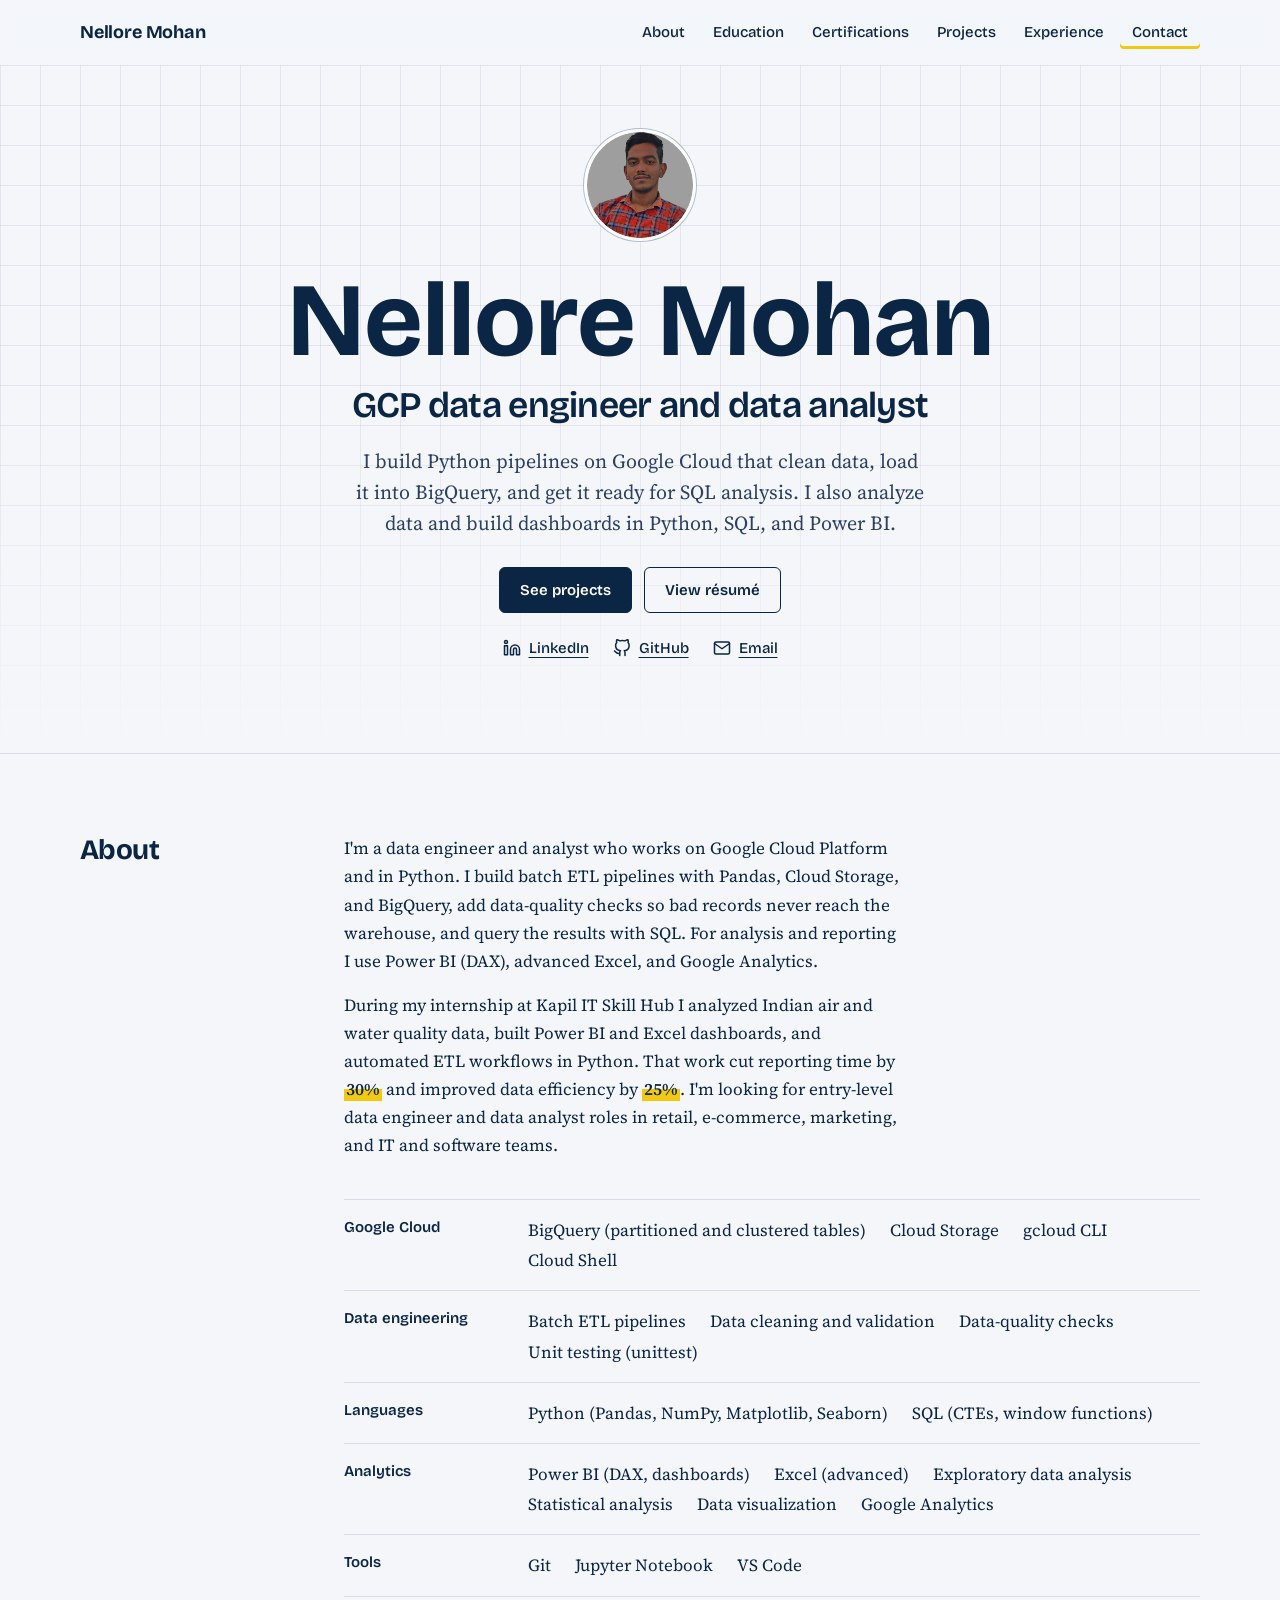
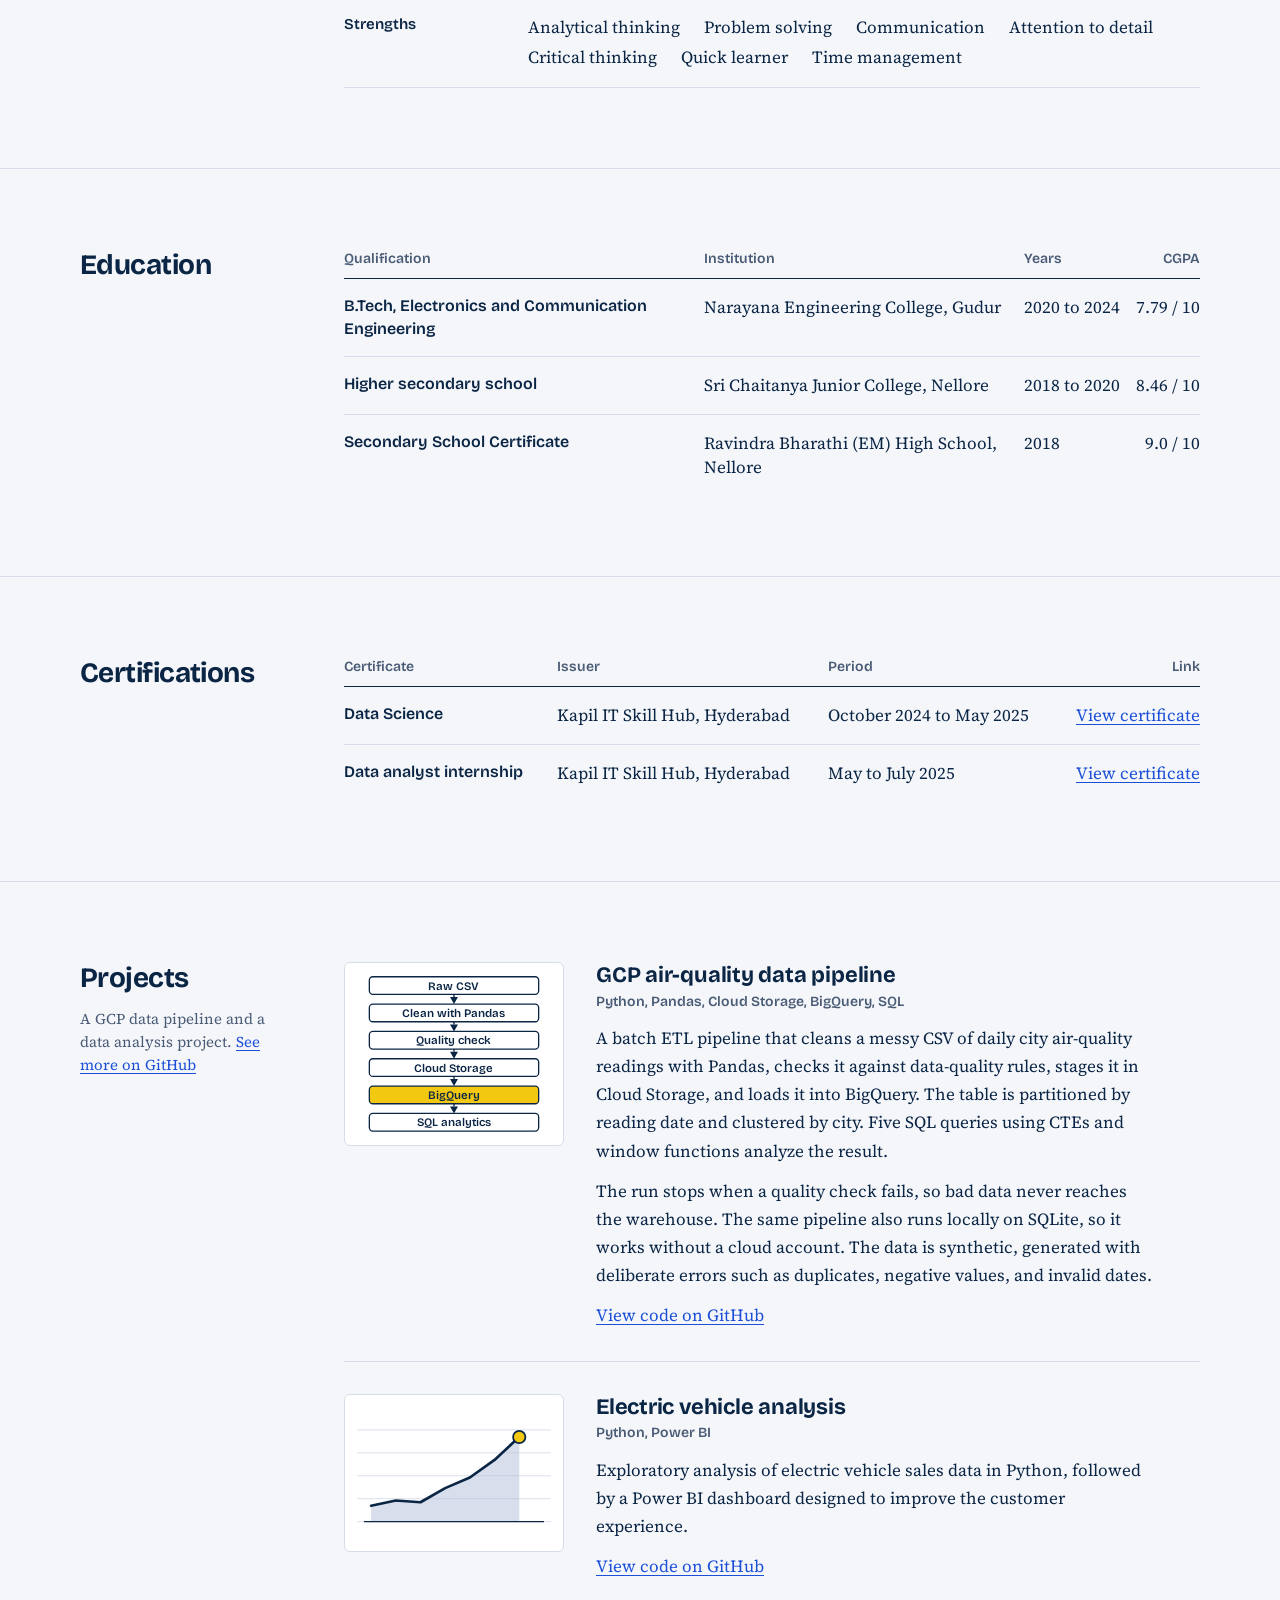
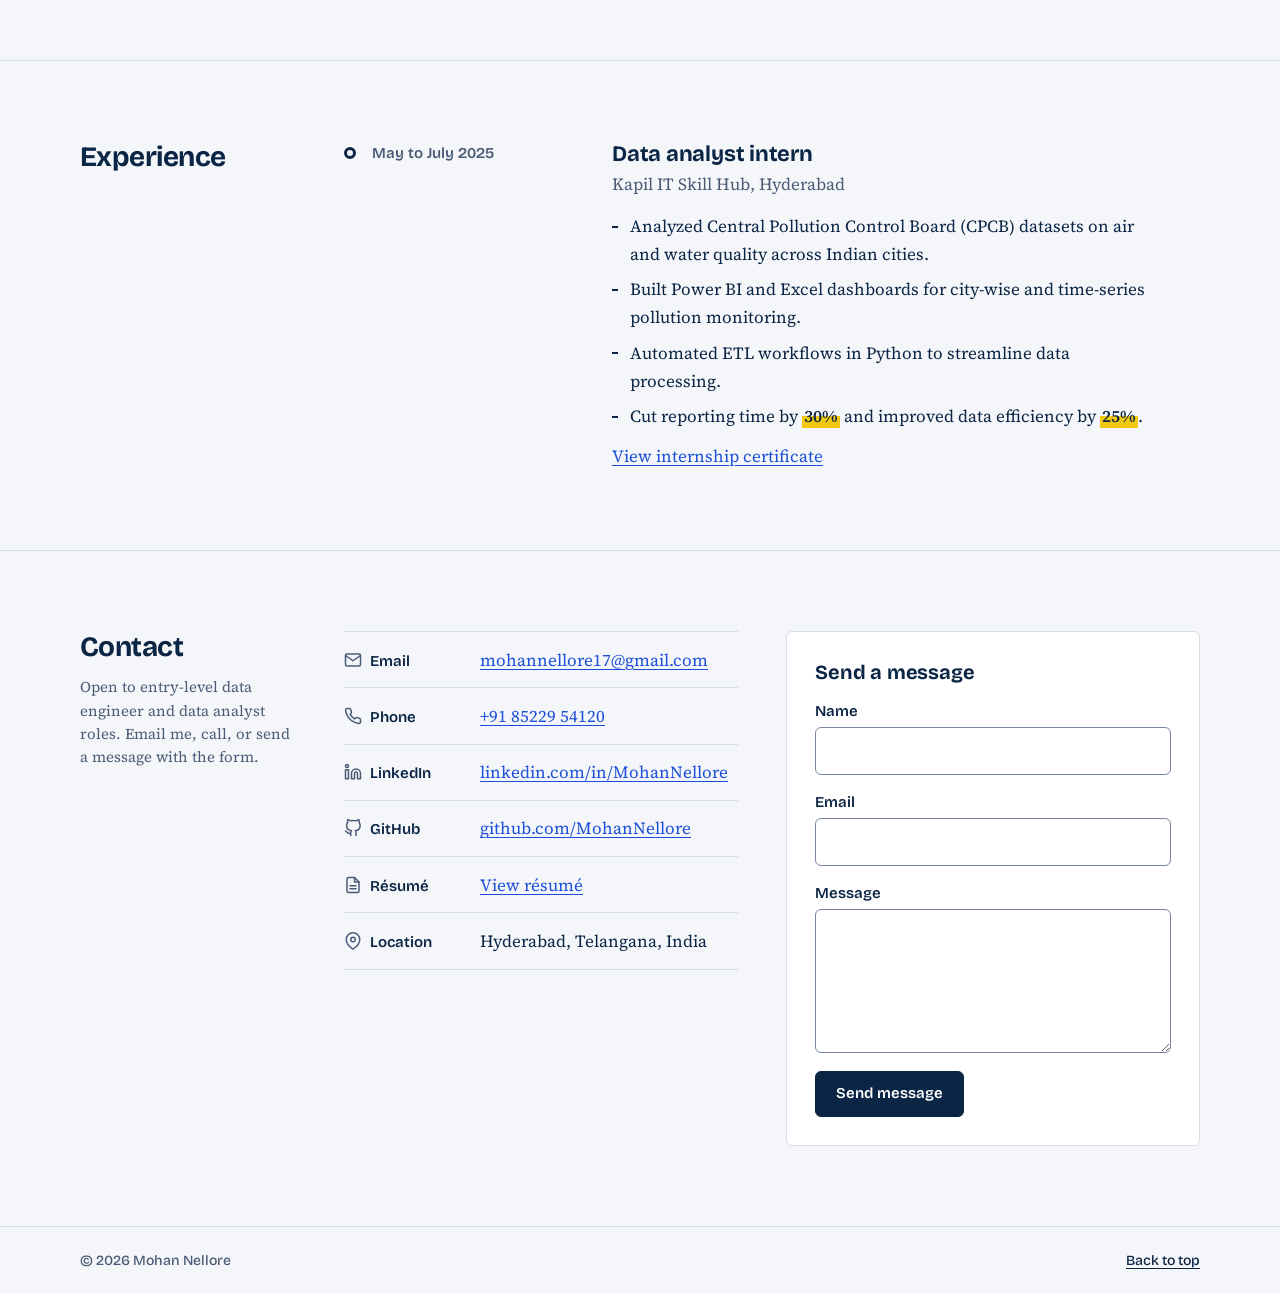
==== commit 9fdedd8c: "Update author name and related metadata" ====
--- a/index.html
+++ b/index.html
@@ -5,13 +5,13 @@
   <meta name="viewport" content="width=device-width, initial-scale=1">
   <title>Mohan Nellore, GCP Data Engineer and Data Analyst</title>
   <meta name="description" content="Portfolio of Mohan Nellore, a GCP data engineer and data analyst in Hyderabad. Python, SQL, BigQuery, and Power BI work, internship experience, and contact details.">
-  <meta name="author" content="Mohan Nellore">
+  <meta name="author" content="Nellore Mohan">
   <meta name="theme-color" content="#F4F6FA">
   <link rel="canonical" href="https://mohannellore.github.io/">
 
   <meta property="og:type" content="website">
-  <meta property="og:site_name" content="Mohan Nellore">
-  <meta property="og:title" content="Mohan Nellore, GCP Data Engineer and Data Analyst">
+  <meta property="og:site_name" content="Nellore Mohan">
+  <meta property="og:title" content="Nellore Mohan, GCP Data Engineer and Data Analyst">
   <meta property="og:description" content="Entry-level GCP data engineer and data analyst skilled in Python, SQL, BigQuery, and Power BI. See projects, internship experience, and how to get in touch.">
   <meta property="og:url" content="https://mohannellore.github.io/">
   <meta property="og:image" content="https://mohannellore.github.io/assets/img/og-image.png">
@@ -72,7 +72,7 @@
 
   <header class="site-header" data-open="false">
     <div class="wrap site-header__bar">
-      <a class="wordmark" href="#top">Mohan Nellore</a>
+      <a class="wordmark" href="#top">Nellore Mohan</a>
       <button class="menu-btn" type="button" aria-expanded="false" aria-controls="site-nav">Menu</button>
       <nav id="site-nav" class="site-nav" aria-label="Primary">
         <ul>
@@ -95,10 +95,9 @@
         <div class="hero__copy">
           <div class="status">
             <img class="avatar" src="assets/img/avatar.webp" width="112" height="112" alt="Portrait of Mohan Nellore">
-            <p>Hyderabad, India.<br>Open to entry-level data engineer and data analyst roles.</p>
           </div>
 
-          <h1 id="name"><span>Mohan</span> <span>Nellore</span></h1>
+          <h1 id="name"><span>Nellore</span> <span>Mohan</span></h1>
 
           <p class="role">GCP data engineer and data analyst</p>
 
@@ -106,7 +105,7 @@
 
           <div class="actions">
             <a class="btn btn--solid" href="#projects">See projects</a>
-            <a class="btn btn--line" href="https://drive.google.com/file/d/1A8zpG8oMPoOOT3ZSH2MqSWpX2BJlm6cX/view?usp=drive_link" target="_blank" rel="noopener" data-track="resume_download" data-category="engagement" data-label="Resume Button">View résumé<span class="sr-only"> (opens in a new tab)</span></a>
+            <a class="btn btn--line" href="https://docs.google.com/document/d/1zb5mhhr0jpJXfH6zb-qEu1j3rTj3aChb/edit?usp=drive_link&ouid=101395016952595038190&rtpof=true&sd=true" target="_blank" rel="noopener" data-track="resume_download" data-category="engagement" data-label="Resume Button">View résumé<span class="sr-only"> (opens in a new tab)</span></a>
           </div>
 
           <ul class="quick-links">
@@ -323,7 +322,7 @@
             </div>
             <div>
               <dt><svg class="icon" aria-hidden="true"><use href="#i-file"/></svg>Résumé</dt>
-              <dd><a href="https://drive.google.com/file/d/1A8zpG8oMPoOOT3ZSH2MqSWpX2BJlm6cX/view?usp=drive_link" target="_blank" rel="noopener" data-track="resume_download" data-category="engagement" data-label="Resume Contact Link">View résumé<span class="sr-only"> (opens in a new tab)</span></a></dd>
+              <dd><a href="https://docs.google.com/document/d/1zb5mhhr0jpJXfH6zb-qEu1j3rTj3aChb/edit?usp=drive_link&ouid=101395016952595038190&rtpof=true&sd=true" target="_blank" rel="noopener" data-track="resume_download" data-category="engagement" data-label="Resume Contact Link">View résumé<span class="sr-only"> (opens in a new tab)</span></a></dd>
             </div>
             <div>
               <dt><svg class="icon" aria-hidden="true"><use href="#i-pin"/></svg>Location</dt>
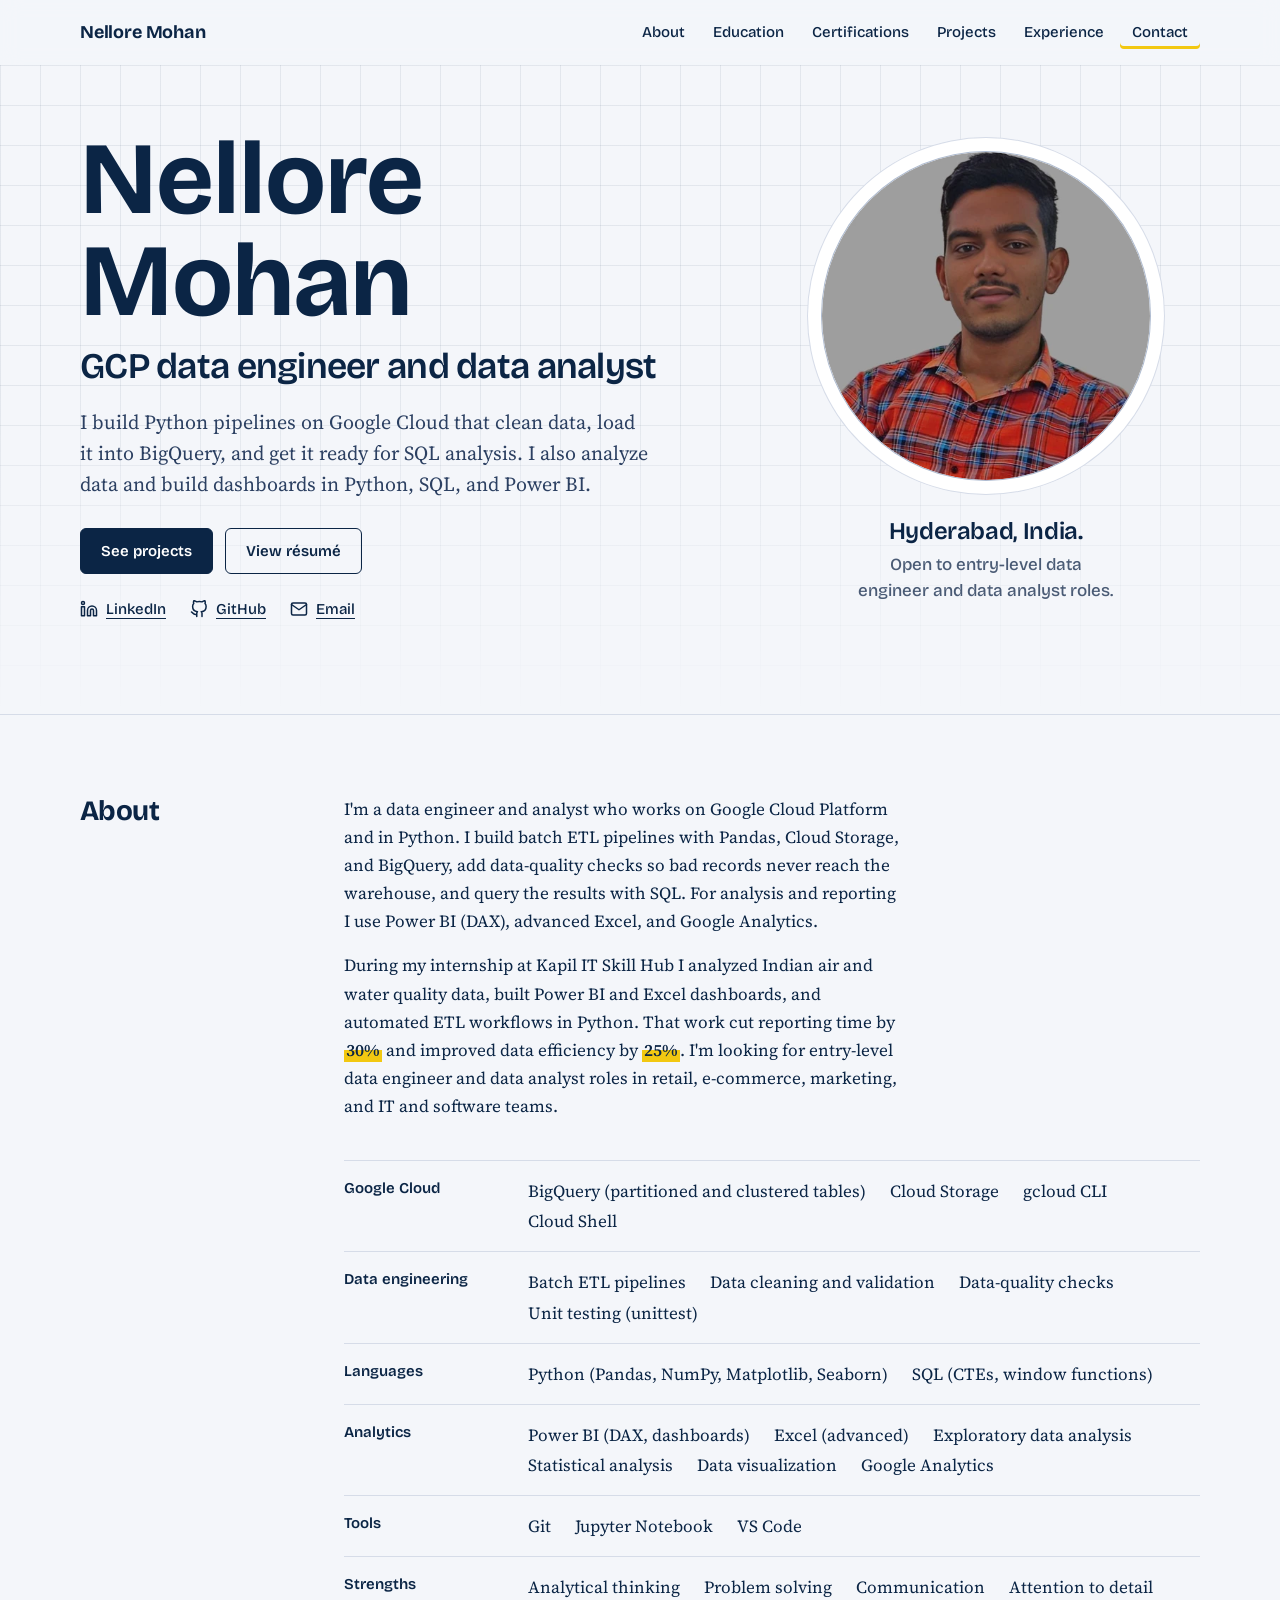
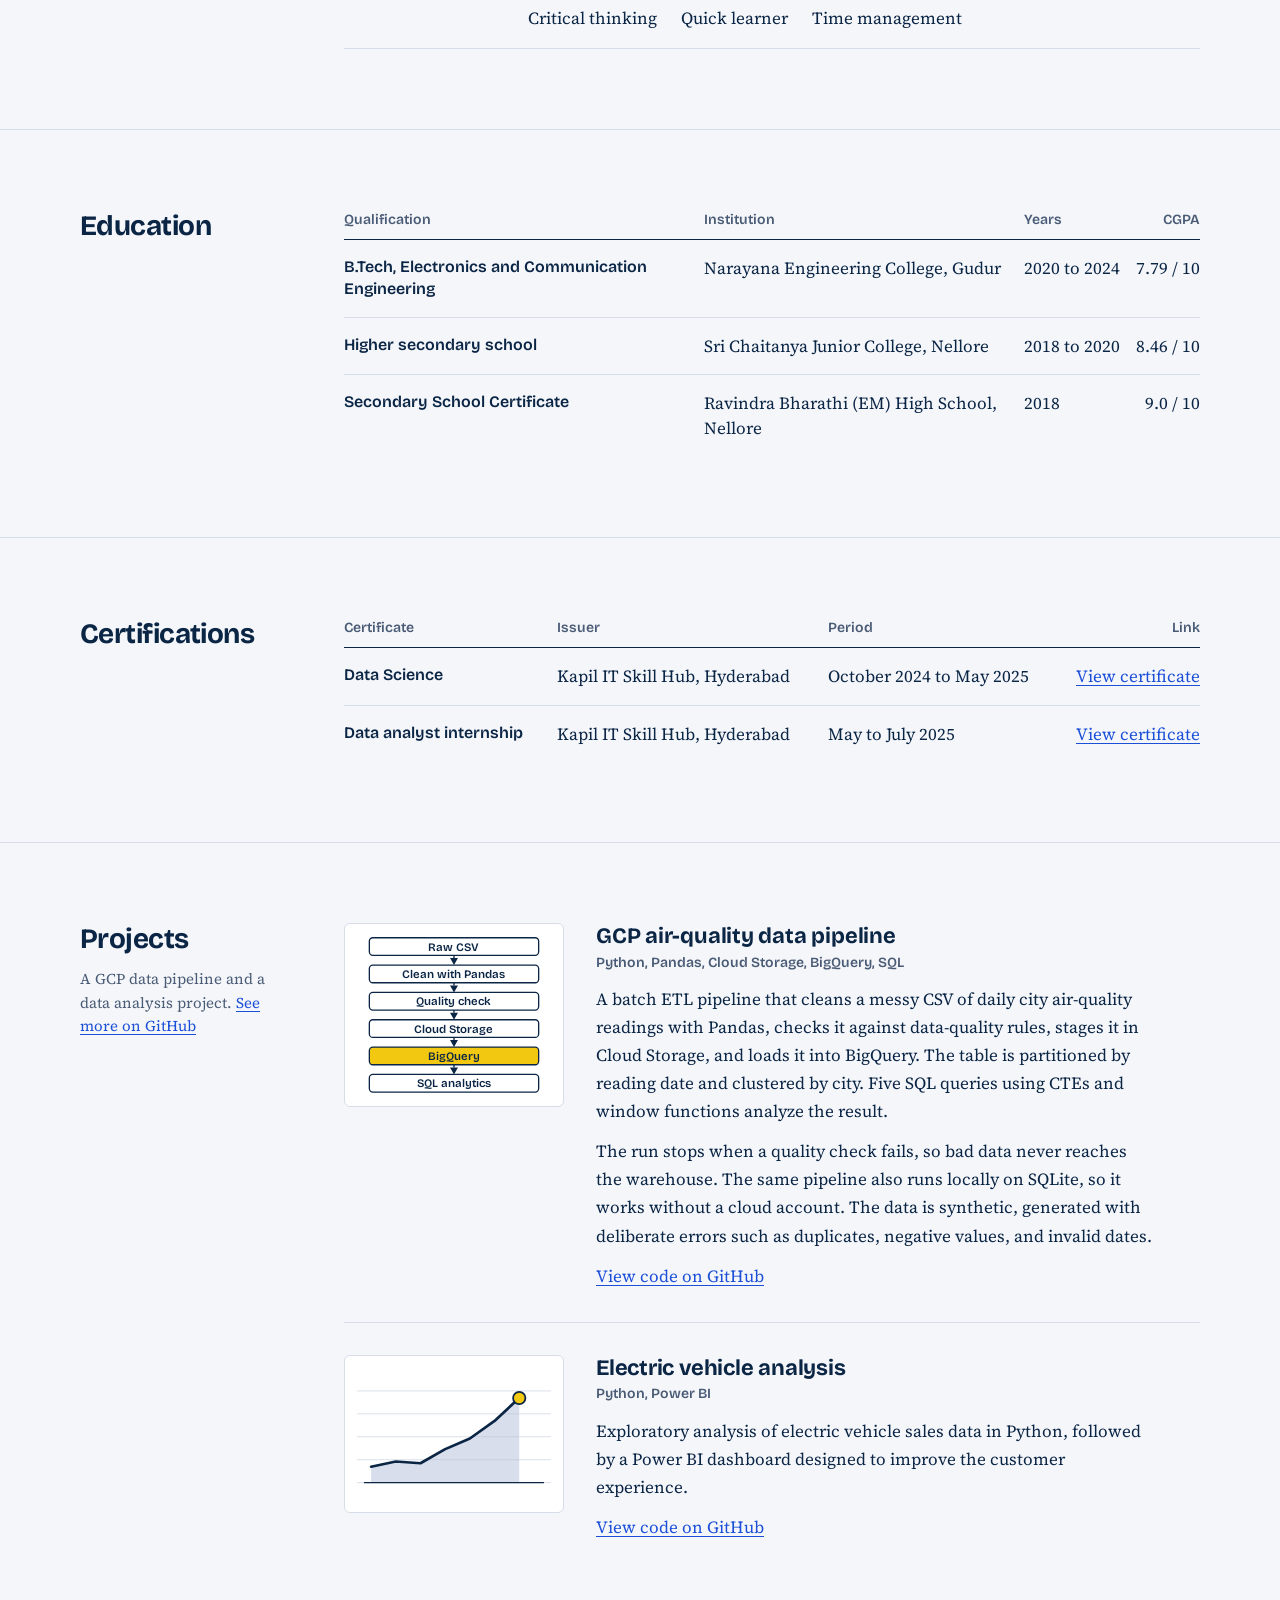
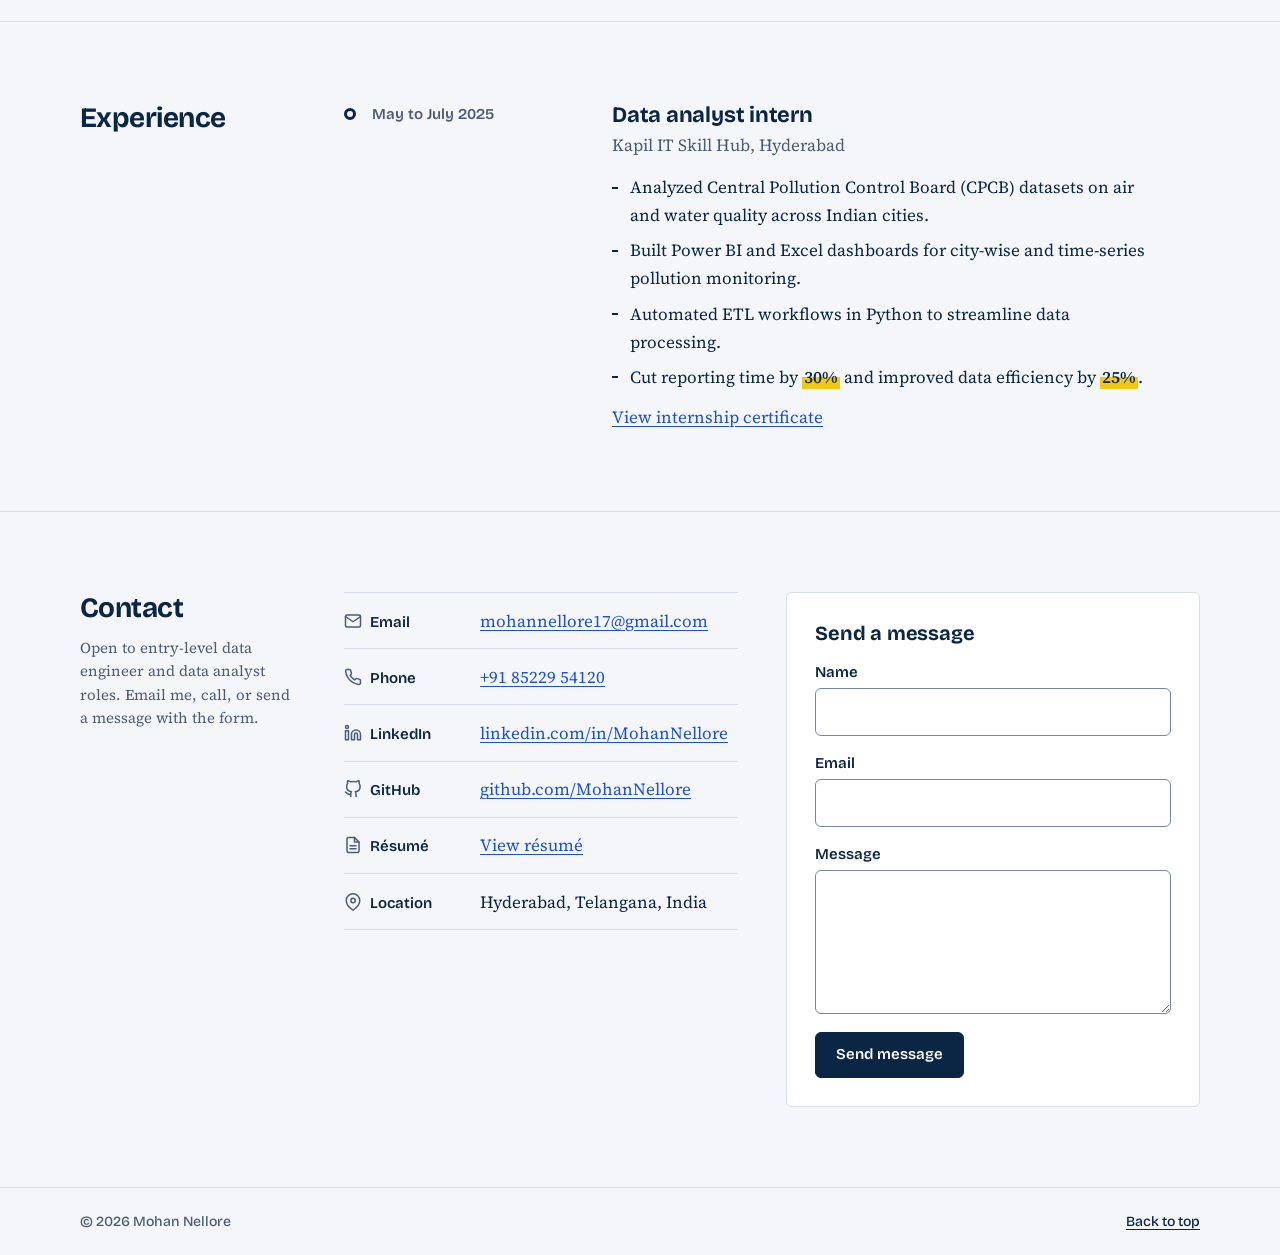
==== commit 4ecdcce1: "Show photo and location on the right on desktop, centered on phones - Move "Hyderabad, India. / Open" ====
--- a/index.html
+++ b/index.html
@@ -25,7 +25,7 @@
   <link rel="preconnect" href="https://fonts.googleapis.com">
   <link rel="preconnect" href="https://fonts.gstatic.com" crossorigin>
   <link rel="stylesheet" href="https://fonts.googleapis.com/css2?family=Bricolage+Grotesque:opsz,wdth,wght@12..96,75..100,200..800&amp;family=Source+Serif+4:ital,opsz,wght@0,8..60,200..900;1,8..60,200..900&amp;display=swap">
-  <link rel="stylesheet" href="assets/css/style.css?v=20261024">
+  <link rel="stylesheet" href="assets/css/style.css?v=20261024-2">
 
   <script async src="https://www.googletagmanager.com/gtag/js?id=G-HVTM56CWRW"></script>
   <script>
@@ -42,7 +42,7 @@
     "name": "Mohan Nellore",
     "jobTitle": "GCP Data Engineer and Data Analyst",
     "url": "https://mohannellore.github.io/",
-    "image": "https://mohannellore.github.io/assets/img/avatar.webp",
+    "image": "https://mohannellore.github.io/assets/img/portrait.webp",
     "sameAs": [
       "https://www.linkedin.com/in/MohanNellore",
       "https://github.com/MohanNellore"
@@ -91,12 +91,8 @@
 
     <!-- Hero -->
     <section class="hero" id="top" aria-labelledby="name">
-      <div class="wrap">
+      <div class="wrap hero__grid">
         <div class="hero__copy">
-          <div class="status">
-            <img class="avatar" src="assets/img/avatar.webp" width="112" height="112" alt="Portrait of Mohan Nellore">
-          </div>
-
           <h1 id="name"><span>Nellore</span> <span>Mohan</span></h1>
 
           <p class="role">GCP data engineer and data analyst</p>
@@ -114,6 +110,14 @@
             <li><a href="mailto:mohannellore17@gmail.com" data-track="contact_email" data-category="contact" data-label="Email Click (Hero)"><svg class="icon" aria-hidden="true"><use href="#i-mail"/></svg>Email</a></li>
           </ul>
         </div>
+
+        <figure class="portrait">
+          <img class="portrait__img" src="assets/img/portrait.webp" width="466" height="466" alt="Portrait of Nellore Mohan">
+          <figcaption class="portrait__cap">
+            <span class="portrait__place">Hyderabad, India.</span>
+            <span class="portrait__status">Open to entry-level data engineer and data analyst roles.</span>
+          </figcaption>
+        </figure>
       </div>
     </section>
 
@@ -363,6 +367,6 @@
     </div>
   </footer>
 
-  <script src="assets/js/main.js?v=20261024" defer></script>
+  <script src="assets/js/main.js?v=20261024-2" defer></script>
 </body>
 </html>
--- a/assets/css/style.css
+++ b/assets/css/style.css
@@ -231,6 +231,8 @@
   mask-image: linear-gradient(to bottom, #000 50%, transparent);
 }
 
+.hero__grid { display: grid; gap: 1.5rem; }
+
 .hero__copy {
   display: flex;
   flex-direction: column;
@@ -238,17 +240,17 @@
   text-align: center;
 }
 
-.status {
+/* Photo and location: centered above the name on phones, large on the right on wide screens. */
+.portrait {
+  order: -1;
   display: flex;
   flex-direction: column;
   align-items: center;
   gap: 0.9rem;
-  font: 500 1rem/1.5 var(--sans);
-  color: var(--muted);
-}
-.status p { text-wrap: balance; }
-
-.avatar {
+  text-align: center;
+}
+
+.portrait__img {
   width: 112px;
   height: 112px;
   border-radius: 50%;
@@ -257,9 +259,16 @@
   background: #fff;
 }
 
+.portrait__cap {
+  display: grid;
+  font: 500 1rem/1.5 var(--sans);
+  color: var(--muted);
+}
+.portrait__status { text-wrap: balance; }
+
 /* Normal width and a text-size optical cut keep the letters of the name clearly separate. */
 .hero h1 {
-  margin: clamp(1.25rem, 3vw, 1.75rem) 0 0.75rem;
+  margin: 0 0 0.75rem;
   font-family: var(--sans);
   font-weight: 700;
   font-size: clamp(2.75rem, 9.5vw, 6.5rem);
@@ -311,6 +320,40 @@
   text-underline-offset: 0.25em;
 }
 .quick-links a:hover { text-decoration-thickness: 2px; }
+
+@media (min-width: 960px) {
+  .hero__grid {
+    grid-template-columns: minmax(0, 1.2fr) minmax(0, 0.8fr);
+    gap: 3rem;
+    align-items: center;
+  }
+  .hero__copy { align-items: flex-start; text-align: left; }
+  .hero h1 { font-size: clamp(4.5rem, 8vw, 7.25rem); }
+  .hero h1 span { display: block; }
+  .actions, .quick-links { justify-content: flex-start; }
+
+  .portrait {
+    order: 0;
+    justify-self: center;
+    width: 100%;
+    max-width: 360px;
+    padding: 16px;
+    gap: 0;
+  }
+  .portrait__img {
+    width: 100%;
+    height: auto;
+    border: 0;
+    box-shadow: 0 0 0 1px var(--line-strong), 0 0 0 14px var(--surface), 0 0 0 15px var(--line);
+  }
+  .portrait__cap { margin-top: 2.25rem; gap: 0.4rem; }
+  .portrait__place {
+    font: 600 1.5rem/1.25 var(--sans);
+    letter-spacing: -0.015em;
+    color: var(--ink);
+  }
+  .portrait__status { max-width: 20em; margin-inline: auto; font-size: 1.0625rem; }
+}
 
 @media (prefers-reduced-motion: reduce) {
   html { scroll-behavior: auto; }
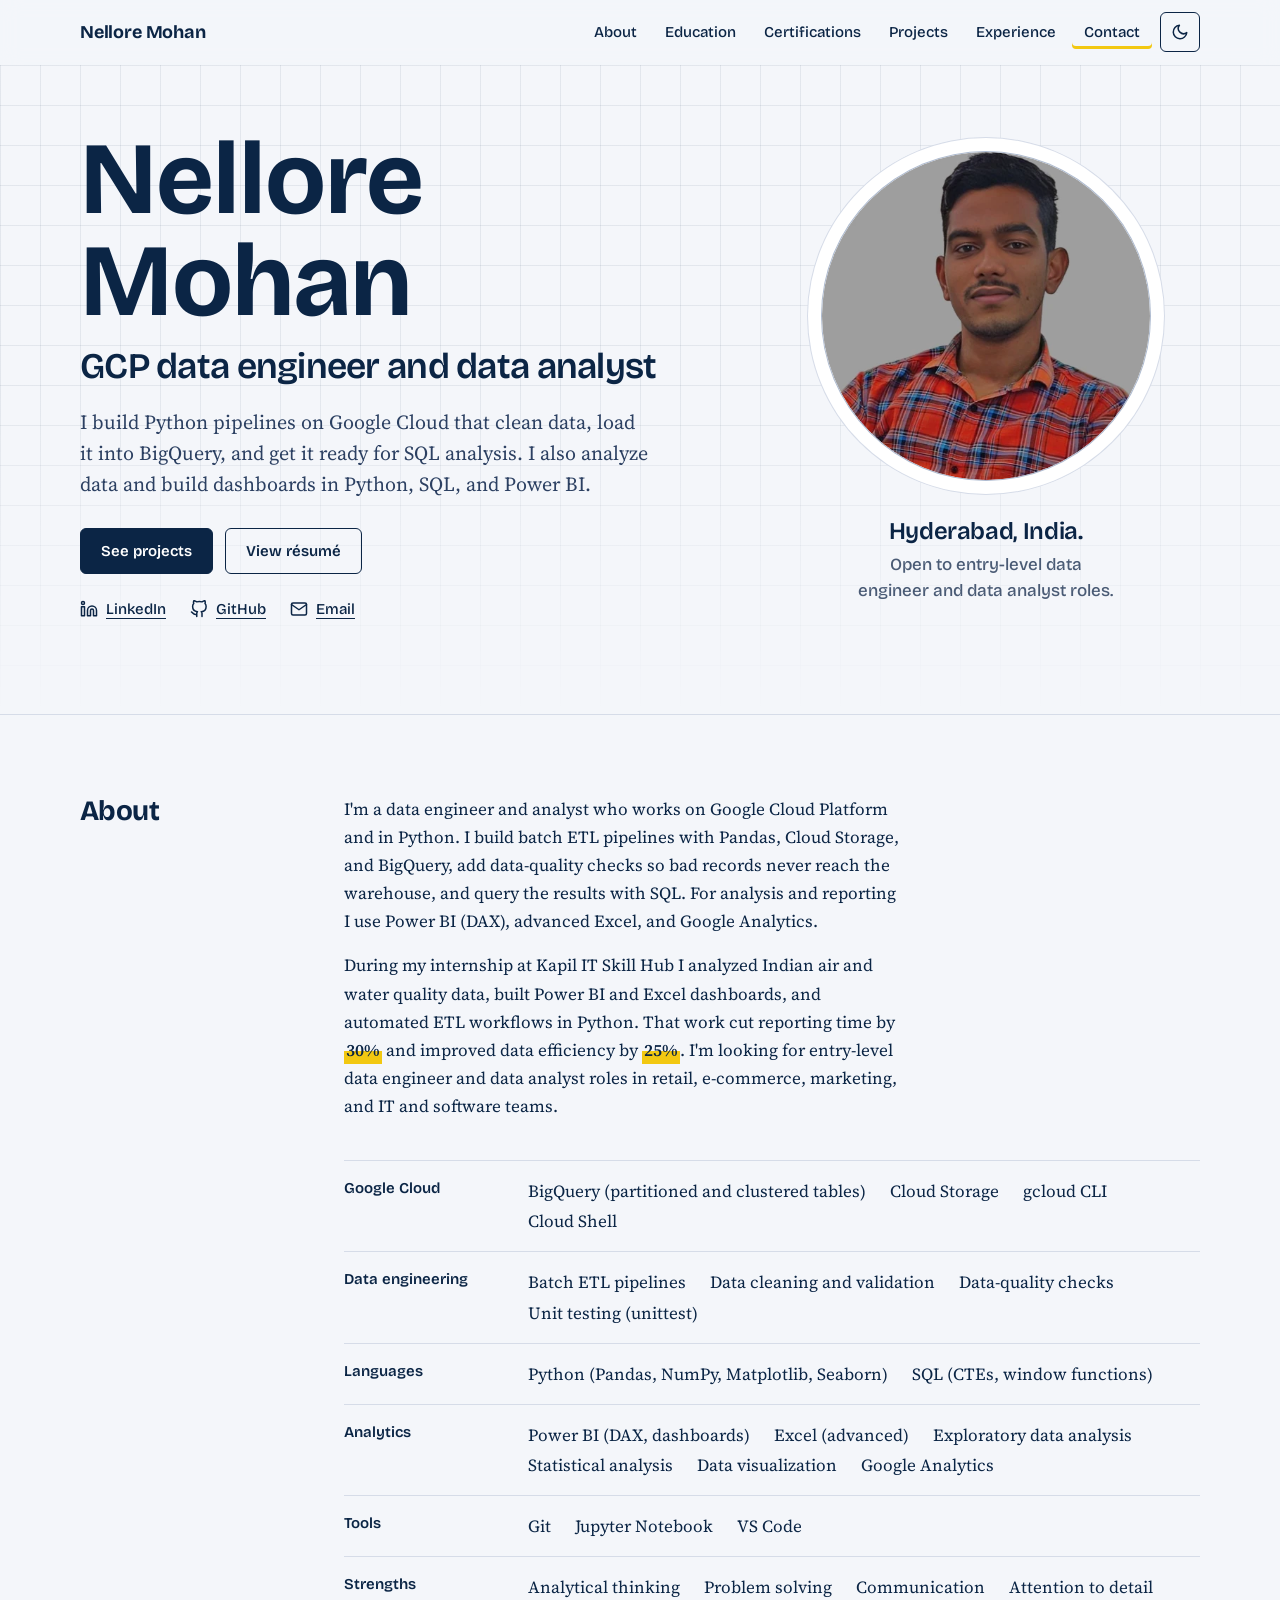
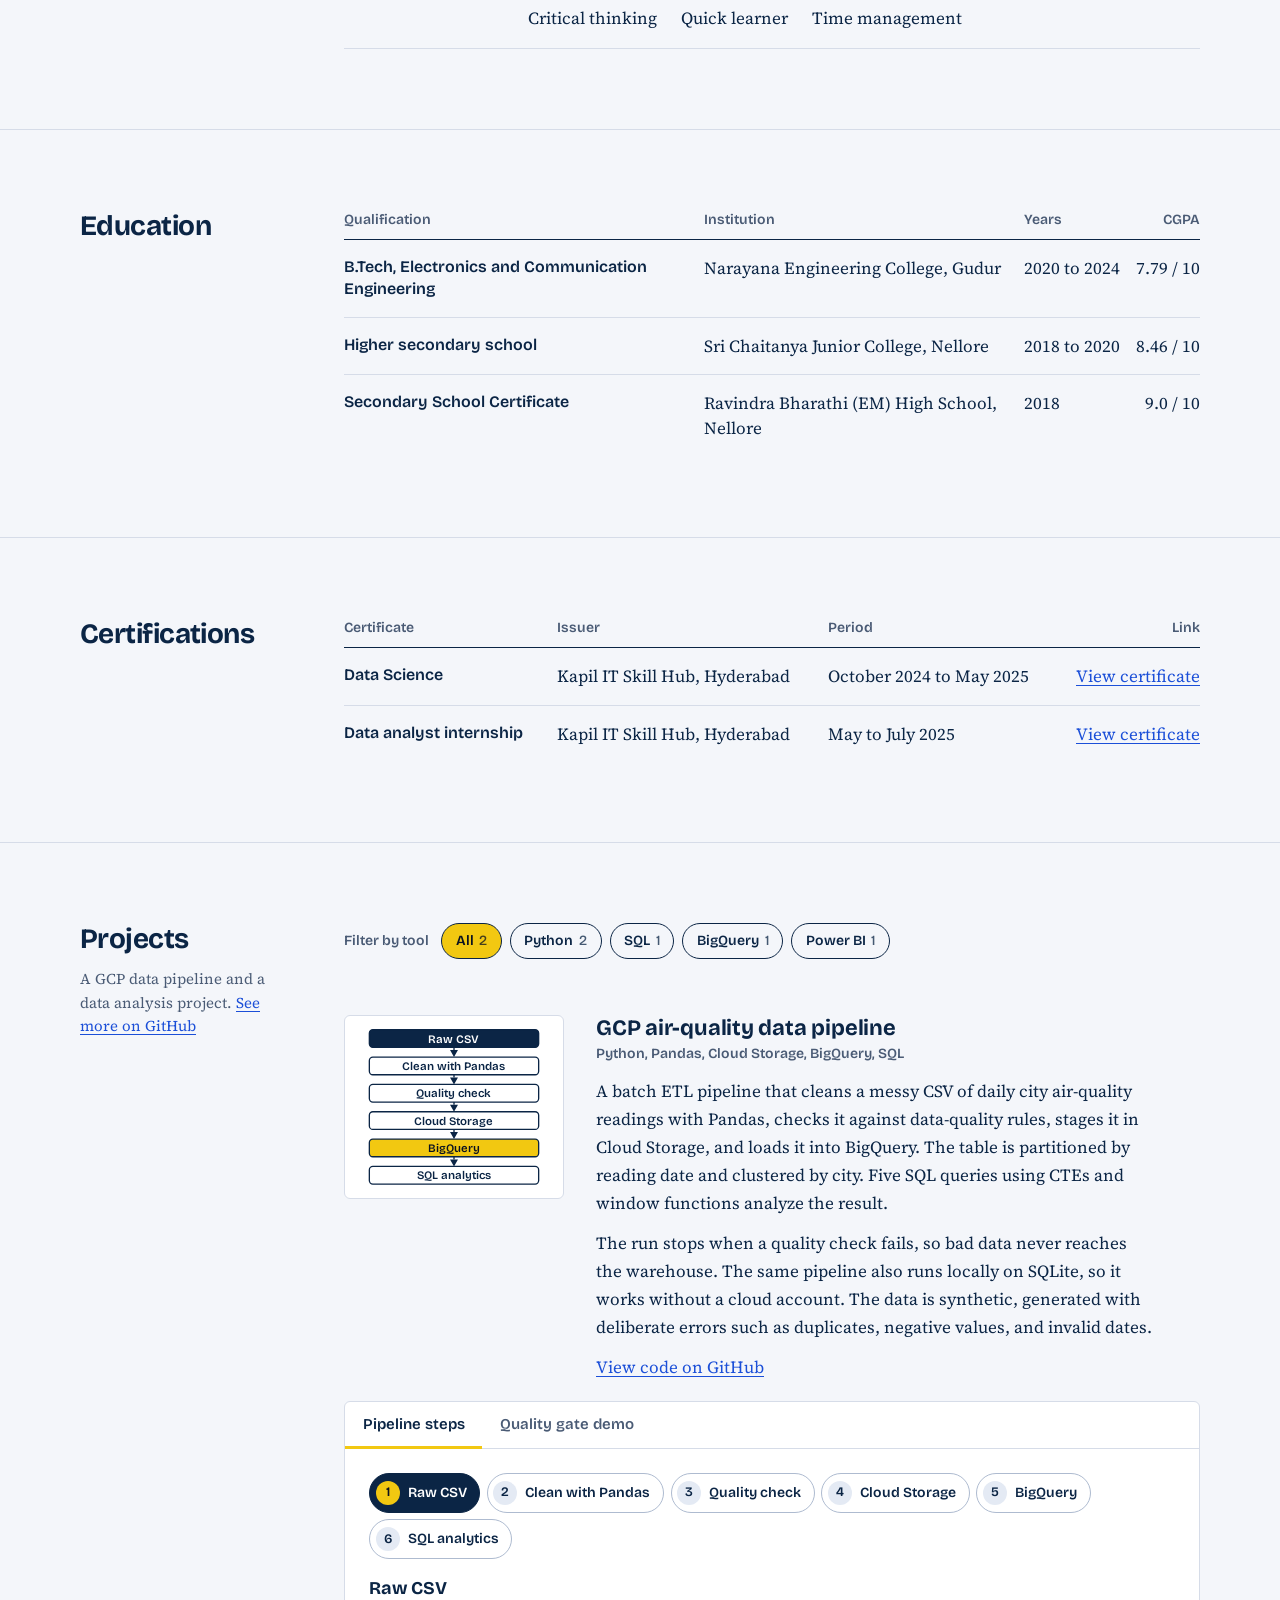
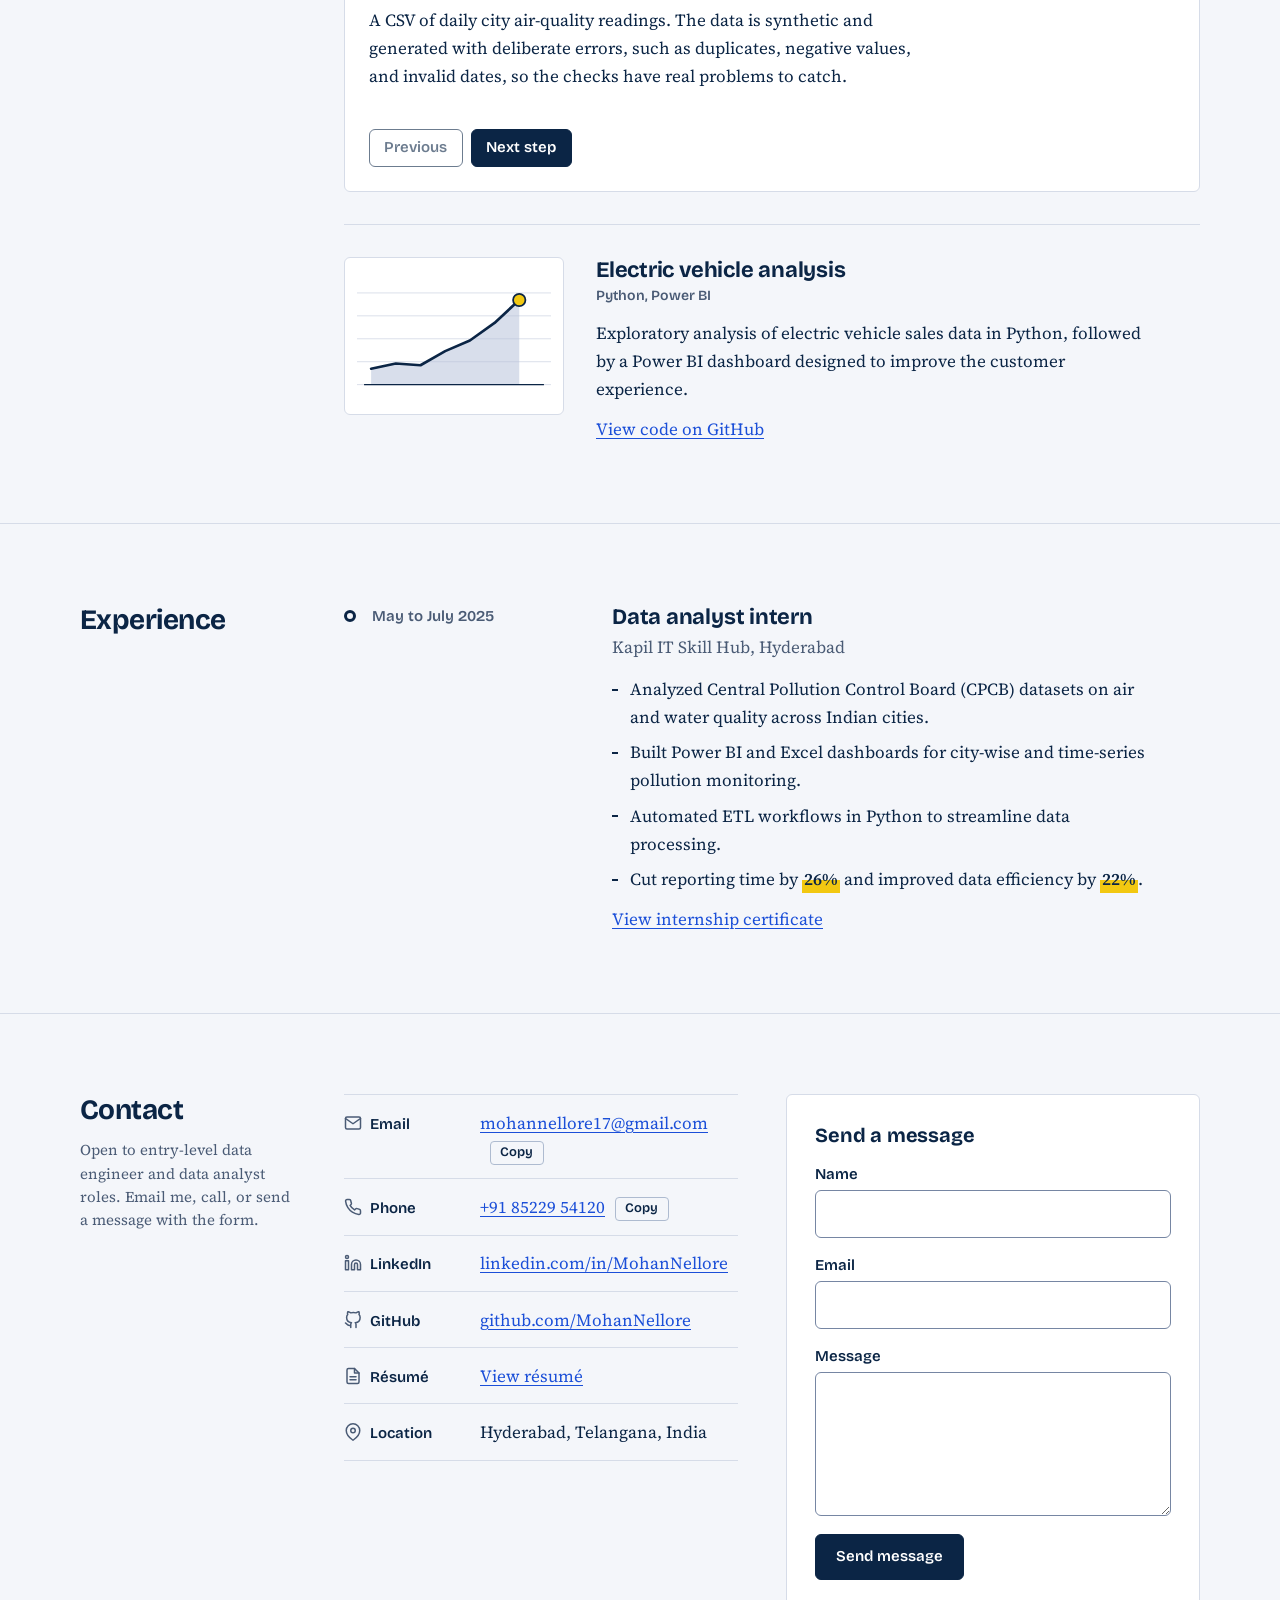
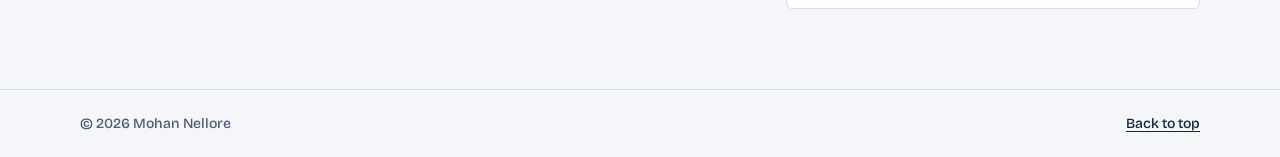
==== commit 173a74d2: "Make the portfolio more interactive - Pipeline explorer: six clickable steps under the air-quality p" ====
--- a/index.html
+++ b/index.html
@@ -22,10 +22,27 @@
 
   <link rel="icon" href="assets/img/favicon.svg" type="image/svg+xml">
 
+  <!-- Set the theme before first paint so the page never flashes the wrong colors. -->
+  <script>
+    (function () {
+      try {
+        var t = localStorage.getItem('theme');
+        if (t !== 'light' && t !== 'dark') {
+          t = window.matchMedia && window.matchMedia('(prefers-color-scheme: dark)').matches ? 'dark' : 'light';
+        }
+        document.documentElement.setAttribute('data-theme', t);
+        if (t === 'dark') {
+          var m = document.querySelector('meta[name="theme-color"]');
+          if (m) m.setAttribute('content', '#0B1220');
+        }
+      } catch (e) {}
+    })();
+  </script>
+
   <link rel="preconnect" href="https://fonts.googleapis.com">
   <link rel="preconnect" href="https://fonts.gstatic.com" crossorigin>
   <link rel="stylesheet" href="https://fonts.googleapis.com/css2?family=Bricolage+Grotesque:opsz,wdth,wght@12..96,75..100,200..800&amp;family=Source+Serif+4:ital,opsz,wght@0,8..60,200..900;1,8..60,200..900&amp;display=swap">
-  <link rel="stylesheet" href="assets/css/style.css?v=20261024-2">
+  <link rel="stylesheet" href="assets/css/style.css?v=20261104-1">
 
   <script async src="https://www.googletagmanager.com/gtag/js?id=G-HVTM56CWRW"></script>
   <script>
@@ -84,7 +101,12 @@
           <li><a href="#contact">Contact</a></li>
         </ul>
       </nav>
+      <button class="theme-btn" type="button" aria-label="Switch to dark theme" hidden>
+        <svg class="icon moon" aria-hidden="true" viewBox="0 0 24 24"><path d="M21 12.8A9 9 0 1 1 11.2 3a7 7 0 0 0 9.8 9.8z"/></svg>
+        <svg class="icon sun" aria-hidden="true" viewBox="0 0 24 24"><circle cx="12" cy="12" r="4"/><path d="M12 2v2M12 20v2M4.93 4.93l1.41 1.41M17.66 17.66l1.41 1.41M2 12h2M20 12h2M4.93 19.07l1.41-1.41M17.66 6.34l1.41-1.41"/></svg>
+      </button>
     </div>
+    <div class="progress" aria-hidden="true"></div>
   </header>
 
   <main id="main">
@@ -125,10 +147,10 @@
     <section class="section" id="about" aria-labelledby="about-h">
       <div class="wrap split">
         <h2 id="about-h" class="split__title">About</h2>
-        <div class="split__body">
+        <div class="split__body reveal">
           <div class="prose">
             <p>I'm a data engineer and analyst who works on Google Cloud Platform and in Python. I build batch ETL pipelines with Pandas, Cloud Storage, and BigQuery, add data-quality checks so bad records never reach the warehouse, and query the results with SQL. For analysis and reporting I use Power BI (DAX), advanced Excel, and Google Analytics.</p>
-            <p>During my internship at Kapil IT Skill Hub I analyzed Indian air and water quality data, built Power BI and Excel dashboards, and automated ETL workflows in Python. That work cut reporting time by <mark>30%</mark> and improved data efficiency by <mark>25%</mark>. I'm looking for entry-level data engineer and data analyst roles in retail, e-commerce, marketing, and IT and software teams.</p>
+            <p>During my internship at Kapil IT Skill Hub I analyzed Indian air and water quality data, built Power BI and Excel dashboards, and automated ETL workflows in Python. That work cut reporting time by <mark data-count="30">30%</mark> and improved data efficiency by <mark data-count="25">25%</mark>. I'm looking for entry-level data engineer and data analyst roles in retail, e-commerce, marketing, and IT and software teams.</p>
           </div>
 
           <dl class="facts">
@@ -165,7 +187,7 @@
     <section class="section" id="education" aria-labelledby="education-h">
       <div class="wrap split">
         <h2 id="education-h" class="split__title">Education</h2>
-        <div class="split__body">
+        <div class="split__body reveal">
           <table class="edu">
             <thead>
               <tr><th scope="col">Qualification</th><th scope="col">Institution</th><th scope="col">Years</th><th scope="col" class="num">CGPA</th></tr>
@@ -199,7 +221,7 @@
     <section class="section" id="certifications" aria-labelledby="certifications-h">
       <div class="wrap split">
         <h2 id="certifications-h" class="split__title">Certifications</h2>
-        <div class="split__body">
+        <div class="split__body reveal">
           <table class="edu">
             <thead>
               <tr><th scope="col">Certificate</th><th scope="col">Issuer</th><th scope="col">Period</th><th scope="col" class="num">Link</th></tr>
@@ -231,18 +253,28 @@
           <p class="side-note">A GCP data pipeline and a data analysis project. <a href="https://github.com/MohanNellore" target="_blank" rel="noopener" data-track="github_click" data-category="social" data-label="GitHub Link (Projects)">See more on GitHub<span class="sr-only"> (opens in a new tab)</span></a></p>
         </div>
 
-        <div class="split__body">
-          <article class="project">
+        <div class="split__body reveal">
+          <div class="filter" role="group" aria-label="Filter projects by tool" hidden>
+            <span class="filter__label">Filter by tool</span>
+            <button class="chip" type="button" aria-pressed="true" data-filter="all">All</button>
+            <button class="chip" type="button" aria-pressed="false" data-filter="python">Python</button>
+            <button class="chip" type="button" aria-pressed="false" data-filter="sql">SQL</button>
+            <button class="chip" type="button" aria-pressed="false" data-filter="bigquery">BigQuery</button>
+            <button class="chip" type="button" aria-pressed="false" data-filter="power-bi">Power BI</button>
+            <p class="filter__status" role="status" aria-live="polite"></p>
+          </div>
+
+          <article class="project" data-tools="python pandas cloud-storage bigquery sql">
             <div class="project__thumb">
               <svg viewBox="0 0 220 179" role="img" aria-label="Pipeline steps: raw CSV, clean with Pandas, quality check, Cloud Storage, BigQuery, SQL analytics.">
                 <g class="conn"><path d="M110 22V25M110 53V56M110 84V87M110 115V118M110 146V149"/></g>
                 <g class="arrow"><path d="M105.5 25h9l-4.5 8zM105.5 56h9l-4.5 8zM105.5 87h9l-4.5 8zM105.5 118h9l-4.5 8zM105.5 149h9l-4.5 8z"/></g>
-                <rect class="node" x="14" y="2" width="192" height="20" rx="4"/><text class="t" x="110" y="12">Raw CSV</text>
-                <rect class="node" x="14" y="33" width="192" height="20" rx="4"/><text class="t" x="110" y="43">Clean with Pandas</text>
-                <rect class="node" x="14" y="64" width="192" height="20" rx="4"/><text class="t" x="110" y="74">Quality check</text>
-                <rect class="node" x="14" y="95" width="192" height="20" rx="4"/><text class="t" x="110" y="105">Cloud Storage</text>
-                <rect class="node node--hi" x="14" y="126" width="192" height="20" rx="4"/><text class="t" x="110" y="136">BigQuery</text>
-                <rect class="node" x="14" y="157" width="192" height="20" rx="4"/><text class="t" x="110" y="167">SQL analytics</text>
+                <rect class="node" data-step="0" x="14" y="2" width="192" height="20" rx="4"/><text class="t" x="110" y="12">Raw CSV</text>
+                <rect class="node" data-step="1" x="14" y="33" width="192" height="20" rx="4"/><text class="t" x="110" y="43">Clean with Pandas</text>
+                <rect class="node" data-step="2" x="14" y="64" width="192" height="20" rx="4"/><text class="t" x="110" y="74">Quality check</text>
+                <rect class="node" data-step="3" x="14" y="95" width="192" height="20" rx="4"/><text class="t" x="110" y="105">Cloud Storage</text>
+                <rect class="node node--hi" data-step="4" x="14" y="126" width="192" height="20" rx="4"/><text class="t" x="110" y="136">BigQuery</text>
+                <rect class="node" data-step="5" x="14" y="157" width="192" height="20" rx="4"/><text class="t" x="110" y="167">SQL analytics</text>
               </svg>
             </div>
             <div class="project__info">
@@ -252,9 +284,64 @@
               <p>The run stops when a quality check fails, so bad data never reaches the warehouse. The same pipeline also runs locally on SQLite, so it works without a cloud account. The data is synthetic, generated with deliberate errors such as duplicates, negative values, and invalid dates.</p>
               <p><a href="https://github.com/MohanNellore/gcp-air-quality-pipeline" target="_blank" rel="noopener" data-track="github_click" data-category="social" data-label="Project: GCP Air Quality Pipeline">View code on GitHub<span class="sr-only"> (opens in a new tab)</span></a></p>
             </div>
+
+            <div class="project__lab" hidden>
+              <div class="tabs" role="tablist" aria-label="Explore the air-quality pipeline">
+                <button class="tab" type="button" role="tab" id="tab-steps" aria-selected="true" aria-controls="panel-steps">Pipeline steps</button>
+                <button class="tab" type="button" role="tab" id="tab-gate" aria-selected="false" aria-controls="panel-gate" tabindex="-1">Quality gate demo</button>
+              </div>
+
+              <div class="panel" role="tabpanel" id="panel-steps" aria-labelledby="tab-steps">
+                <div class="steps" role="group" aria-label="Choose a pipeline step">
+                  <button class="step" type="button" data-step="0"><span class="step__n" aria-hidden="true">1</span>Raw CSV</button>
+                  <button class="step" type="button" data-step="1"><span class="step__n" aria-hidden="true">2</span>Clean with Pandas</button>
+                  <button class="step" type="button" data-step="2"><span class="step__n" aria-hidden="true">3</span>Quality check</button>
+                  <button class="step" type="button" data-step="3"><span class="step__n" aria-hidden="true">4</span>Cloud Storage</button>
+                  <button class="step" type="button" data-step="4"><span class="step__n" aria-hidden="true">5</span>BigQuery</button>
+                  <button class="step" type="button" data-step="5"><span class="step__n" aria-hidden="true">6</span>SQL analytics</button>
+                </div>
+                <div class="step-detail" id="step-detail" aria-live="polite"></div>
+                <div class="step-nav">
+                  <button class="btn btn--line btn--small" type="button" data-dir="-1">Previous</button>
+                  <button class="btn btn--solid btn--small" type="button" data-dir="1">Next step</button>
+                </div>
+                <div class="step-texts" hidden>
+                  <div data-step-text="0"><h4>Raw CSV</h4><p>A CSV of daily city air-quality readings. The data is synthetic and generated with deliberate errors, such as duplicates, negative values, and invalid dates, so the checks have real problems to catch.</p></div>
+                  <div data-step-text="1"><h4>Clean with Pandas</h4><p>Pandas parses the dates, removes duplicates, handles outliers, and standardizes city names. It also creates derived AQI and seasonal features for the analysis.</p></div>
+                  <div data-step-text="2"><h4>Quality check</h4><p>The data is checked against data-quality rules before anything is loaded. If a rule fails, the run stops with an error, so unreliable records never reach the warehouse.</p><p>The quality gate demo tab shows the idea on a few sample rows.</p></div>
+                  <div data-step-text="3"><h4>Cloud Storage</h4><p>Raw and processed data are stored in Cloud Storage, and the curated data is staged there ready to load.</p></div>
+                  <div data-step-text="4"><h4>BigQuery</h4><p>The curated data loads into BigQuery with an explicit schema. The table is partitioned by reading date and clustered by city, and each load is a repeatable full refresh.</p><p>The same pipeline also runs locally on SQLite, so it works without a cloud account.</p></div>
+                  <div data-step-text="5"><h4>SQL analytics</h4><p>Five SQL queries using CTEs and window functions analyze the loaded table.</p></div>
+                </div>
+              </div>
+
+              <div class="panel" role="tabpanel" id="panel-gate" aria-labelledby="tab-gate" hidden>
+                <p class="gate__intro">A simplified illustration of the quality gate, using a few made-up rows. It is not the pipeline's real data or code. Run the check, then remove the failing rows and run it again.</p>
+                <div class="gate__scroll">
+                  <table class="gate__table">
+                    <caption class="sr-only">Sample air-quality rows</caption>
+                    <thead>
+                      <tr><th scope="col">Row</th><th scope="col">Reading date</th><th scope="col">City</th><th scope="col" class="num">AQI</th><th scope="col">Result</th></tr>
+                    </thead>
+                    <tbody id="gate-rows"></tbody>
+                  </table>
+                </div>
+                <ul class="checks" id="gate-checks">
+                  <li class="check" data-check="duplicates" data-state="idle"><span class="check__res">Not run</span><span>No duplicate rows</span></li>
+                  <li class="check" data-check="negative" data-state="idle"><span class="check__res">Not run</span><span>No negative AQI values</span></li>
+                  <li class="check" data-check="dates" data-state="idle"><span class="check__res">Not run</span><span>Every reading date is a real date</span></li>
+                </ul>
+                <p class="gate__verdict" id="gate-verdict" role="status" data-state="idle">Press Run quality check to test these rows.</p>
+                <div class="gate__actions">
+                  <button class="btn btn--solid btn--small" type="button" id="gate-run">Run quality check</button>
+                  <button class="btn btn--line btn--small" type="button" id="gate-fix" disabled>Remove failing rows</button>
+                  <button class="btn btn--line btn--small" type="button" id="gate-reset">Reset</button>
+                </div>
+              </div>
+            </div>
           </article>
 
-          <article class="project">
+          <article class="project" data-tools="python power-bi">
             <div class="project__thumb" aria-hidden="true">
               <svg viewBox="0 0 220 150" focusable="false">
                 <path class="g" d="M0 26H220M0 52H220M0 78H220M0 104H220M0 130H220"/>
@@ -279,7 +366,7 @@
     <section class="section" id="experience" aria-labelledby="experience-h">
       <div class="wrap split">
         <h2 id="experience-h" class="split__title">Experience</h2>
-        <div class="split__body timeline">
+        <div class="split__body timeline reveal">
           <article class="entry">
             <p class="entry__when">May to July 2025</p>
             <div class="entry__main">
@@ -289,7 +376,7 @@
                 <li>Analyzed Central Pollution Control Board (CPCB) datasets on air and water quality across Indian cities.</li>
                 <li>Built Power BI and Excel dashboards for city-wise and time-series pollution monitoring.</li>
                 <li>Automated ETL workflows in Python to streamline data processing.</li>
-                <li>Cut reporting time by <mark>30%</mark> and improved data efficiency by <mark>25%</mark>.</li>
+                <li>Cut reporting time by <mark data-count="30">30%</mark> and improved data efficiency by <mark data-count="25">25%</mark>.</li>
               </ul>
               <p><a href="https://drive.google.com/file/d/1SBe-zcYC6OCMe_F9r3cW6BuyNyjOYFjX/view?usp=drive_link" target="_blank" rel="noopener" data-track="certificate_click" data-category="engagement" data-cert="Internship Certificate">View internship certificate<span class="sr-only"> (opens in a new tab)</span></a></p>
             </div>
@@ -306,7 +393,7 @@
           <p class="side-note">Open to entry-level data engineer and data analyst roles. Email me, call, or send a message with the form.</p>
         </div>
 
-        <div class="split__body contact">
+        <div class="split__body contact reveal">
           <dl class="contact__list">
             <div>
               <dt><svg class="icon" aria-hidden="true"><use href="#i-mail"/></svg>Email</dt>
@@ -367,6 +454,6 @@
     </div>
   </footer>
 
-  <script src="assets/js/main.js?v=20261024-2" defer></script>
+  <script src="assets/js/main.js?v=20261104-1" defer></script>
 </body>
 </html>
--- a/assets/css/style.css
+++ b/assets/css/style.css
@@ -18,7 +18,16 @@
   --mark: #F2C811;
   --link: #1B4FD8;
   --error: #B42318;
+  --ok: #0F6B3A;
   --grid: rgba(11, 37, 69, 0.07);
+  --header-bg: rgba(244, 246, 250, 0.92);
+  --hover: rgba(11, 37, 69, 0.06);
+  --hover-strong: #E4EAF4;
+  --on-ink: #FFFFFF;
+  --solid-hover: #17396A;
+  --field-bg: #FFFFFF;
+  --bad-bg: #FDECEA;
+  --ok-bg: #E6F4EC;
 
   --sans: "Bricolage Grotesque", "Inter", system-ui, -apple-system, "Segoe UI", Roboto, "Helvetica Neue", Arial, sans-serif;
   --serif: "Source Serif 4", Charter, "Bitstream Charter", "Iowan Old Style", Georgia, serif;
@@ -29,6 +38,42 @@
   --header-h: 64px;
 
   color-scheme: light;
+}
+
+/* Dark theme: the same chart-paper idea on a navy sheet. The yellow stays a fill. */
+:root[data-theme="dark"] {
+  --paper: #0B1220;
+  --surface: #121C30;
+  --ink: #E8EEF9;
+  --ink-soft: #C3CEE3;
+  --muted: #9AA9C4;
+  --line: #25324A;
+  --line-strong: #3A4A68;
+  --field-border: #7F90AE;
+  --chart-soft: #3A4A6B;
+  --link: #8DB0FF;
+  --error: #FF9A90;
+  --ok: #6FD39A;
+  --grid: rgba(232, 238, 249, 0.06);
+  --header-bg: rgba(11, 18, 32, 0.92);
+  --hover: rgba(232, 238, 249, 0.08);
+  --hover-strong: #1B2943;
+  --on-ink: #0B1220;
+  --solid-hover: #FFFFFF;
+  --field-bg: #0B1220;
+  --bad-bg: #3A1C1C;
+  --ok-bg: #12301F;
+
+  color-scheme: dark;
+}
+
+/* Print is always the light sheet, whatever theme is on screen. */
+@media print {
+  :root[data-theme="dark"] {
+    --paper: #F4F6FA; --surface: #FFFFFF; --ink: #0B2545; --ink-soft: #2C4062;
+    --muted: #4A5B75; --line: #D6DCE8; --line-strong: #AEBBD0; --chart-soft: #B9C4DA;
+    --link: #1B4FD8; --on-ink: #FFFFFF; color-scheme: light;
+  }
 }
 
 /* ---------- Base ---------- */
@@ -100,7 +145,7 @@
   z-index: 100;
   padding: 0.6rem 1rem;
   background: var(--ink);
-  color: #fff;
+  color: var(--on-ink);
   border-radius: var(--radius);
   font: 600 0.9375rem var(--sans);
   text-decoration: none;
@@ -123,7 +168,7 @@
   position: sticky;
   top: 0;
   z-index: 50;
-  background: rgba(244, 246, 250, 0.92);
+  background: var(--header-bg);
   -webkit-backdrop-filter: saturate(1.4) blur(10px);
   backdrop-filter: saturate(1.4) blur(10px);
   border-bottom: 1px solid transparent;
@@ -134,16 +179,48 @@
 .site-header__bar {
   display: flex;
   align-items: center;
-  justify-content: space-between;
+  gap: 0.5rem;
   height: var(--header-h);
 }
 
 .wordmark {
+  margin-right: auto;
   font: 700 1.125rem/1 var(--sans);
   letter-spacing: -0.01em;
   color: var(--ink);
   text-decoration: none;
 }
+
+/* Reading progress: a yellow rule under the header that fills as the page is read. */
+.progress {
+  position: absolute;
+  left: 0;
+  bottom: -1px;
+  width: 100%;
+  height: 3px;
+  background: var(--mark);
+  transform: scaleX(0);
+  transform-origin: left;
+  pointer-events: none;
+}
+
+.theme-btn {
+  display: inline-flex;
+  align-items: center;
+  justify-content: center;
+  width: 40px;
+  height: 40px;
+  padding: 0;
+  border: 1.5px solid var(--ink);
+  border-radius: var(--radius);
+  background: transparent;
+  color: var(--ink);
+  cursor: pointer;
+}
+.theme-btn:hover { background: var(--hover); }
+.theme-btn .sun { display: none; }
+:root[data-theme="dark"] .theme-btn .moon { display: none; }
+:root[data-theme="dark"] .theme-btn .sun { display: block; }
 
 .site-nav ul { display: flex; gap: 0.25rem; }
 
@@ -156,7 +233,7 @@
   color: var(--ink);
   text-decoration: none;
 }
-.site-nav a:hover { background: rgba(11, 37, 69, 0.06); }
+.site-nav a:hover { background: var(--hover); }
 .site-nav a[aria-current="true"] { box-shadow: inset 0 -3px 0 var(--mark); }
 
 .menu-btn {
@@ -204,10 +281,11 @@
   cursor: pointer;
   transition: background-color 0.15s ease, color 0.15s ease;
 }
-.btn--solid { background: var(--ink); color: #fff; }
-.btn--solid:hover { background: #17396A; }
+.btn--solid { background: var(--ink); color: var(--on-ink); }
+.btn--solid:hover { background: var(--solid-hover); }
 .btn--line { background: transparent; color: var(--ink); }
-.btn--line:hover { background: #E4EAF4; }
+.btn--line:hover { background: var(--hover-strong); }
+.btn--small { min-height: 38px; padding: 0.45rem 0.9rem; }
 .btn[disabled] { opacity: 0.6; cursor: progress; }
 
 /* ---------- Hero ---------- */
@@ -254,9 +332,9 @@
   width: 112px;
   height: 112px;
   border-radius: 50%;
-  border: 3px solid #fff;
+  border: 3px solid var(--surface);
   box-shadow: 0 0 0 1px var(--line-strong);
-  background: #fff;
+  background: var(--surface);
 }
 
 .portrait__cap {
@@ -473,12 +551,13 @@
 /* ---------- Projects ---------- */
 .project {
   display: grid;
+  grid-template-columns: minmax(0, 1fr);
   gap: 1.25rem 2rem;
   padding-block: 2rem;
   border-top: 1px solid var(--line);
 }
-.project:first-child { padding-top: 0; border-top: 0; }
-.project:last-child { padding-bottom: 0; }
+.project:first-of-type, .project.is-first { padding-top: 0; border-top: 0; }
+.project:last-of-type, .project.is-last { padding-bottom: 0; }
 
 @media (min-width: 700px) {
   .project { grid-template-columns: minmax(0, 220px) minmax(0, 1fr); }
@@ -605,7 +684,7 @@
   padding: 0.7rem 0.85rem;
   border: 1px solid var(--field-border);
   border-radius: var(--radius);
-  background: #fff;
+  background: var(--field-bg);
   color: var(--ink);
   font: 400 1rem/1.5 var(--serif);
 }
@@ -619,6 +698,200 @@
 .form__foot { display: flex; flex-wrap: wrap; align-items: center; gap: 0.75rem 1.25rem; }
 .form__status { font: 500 0.9375rem/1.4 var(--sans); color: var(--ink); }
 .form__status[data-state="error"] { color: var(--error); }
+
+/* ---------- Interactive layer ---------- */
+
+/* The yellow highlighter needs dark text on it in the dark theme. */
+:root[data-theme="dark"] mark { background: var(--mark); color: #0B1220; }
+
+/* Scroll reveal: only hidden once main.js has run, so the page is fully visible without it. */
+.reveal-ready .reveal { opacity: 0; transform: translateY(14px); }
+.reveal-ready .reveal.is-in {
+  opacity: 1;
+  transform: none;
+  transition: opacity 0.5s ease, transform 0.5s ease;
+}
+
+@media (prefers-reduced-motion: reduce) {
+  .reveal-ready .reveal { opacity: 1; transform: none; transition: none; }
+}
+
+/* Project filter */
+.filter {
+  display: flex;
+  flex-wrap: wrap;
+  align-items: center;
+  gap: 0.5rem;
+  margin-bottom: 1.75rem;
+}
+.filter__label { margin-right: 0.25rem; font: 600 0.875rem/1.2 var(--sans); color: var(--muted); }
+.filter__status { flex-basis: 100%; min-height: 1.4em; font: 500 0.875rem/1.4 var(--sans); color: var(--muted); }
+
+.chip {
+  min-height: 36px;
+  padding: 0.3rem 0.85rem;
+  border: 1.5px solid var(--ink);
+  border-radius: 999px;
+  background: transparent;
+  color: var(--ink);
+  font: 600 0.875rem/1 var(--sans);
+  cursor: pointer;
+}
+.chip:hover { background: var(--hover); }
+.chip[aria-pressed="true"] { background: var(--mark); color: #0B1220; }
+.chip__n { margin-left: 0.35rem; font-weight: 500; opacity: 0.75; }
+
+.project[hidden], .filter[hidden], .theme-btn[hidden], .project__lab[hidden] { display: none; }
+
+/* Pipeline explorer and quality-gate demo */
+.project__lab {
+  grid-column: 1 / -1;
+  background: var(--surface);
+  border: 1px solid var(--line);
+  border-radius: var(--radius);
+}
+
+.tabs { display: flex; flex-wrap: wrap; border-bottom: 1px solid var(--line); }
+.tab {
+  margin-bottom: -1px;
+  padding: 0.8rem 1.1rem;
+  border: 0;
+  border-bottom: 3px solid transparent;
+  background: transparent;
+  color: var(--muted);
+  font: 600 0.9375rem/1.2 var(--sans);
+  cursor: pointer;
+}
+.tab:hover { color: var(--ink); }
+.tab[aria-selected="true"] { color: var(--ink); border-bottom-color: var(--mark); }
+
+.panel { padding: clamp(1rem, 3vw, 1.5rem); }
+.panel[hidden] { display: none; }
+
+.steps { display: flex; flex-wrap: wrap; gap: 0.4rem; margin-bottom: 1.1rem; }
+.step {
+  display: inline-flex;
+  align-items: center;
+  gap: 0.5rem;
+  min-height: 40px;
+  padding: 0.3rem 0.8rem 0.3rem 0.35rem;
+  border: 1.5px solid var(--line-strong);
+  border-radius: 999px;
+  background: transparent;
+  color: var(--ink);
+  font: 600 0.875rem/1 var(--sans);
+  cursor: pointer;
+}
+.step:hover { background: var(--hover); }
+.step__n {
+  display: grid;
+  place-items: center;
+  width: 24px;
+  height: 24px;
+  border-radius: 50%;
+  background: var(--hover-strong);
+  font-size: 0.8125rem;
+}
+.step[aria-current="step"] { background: var(--ink); color: var(--on-ink); border-color: var(--ink); }
+.step[aria-current="step"] .step__n { background: var(--mark); color: #0B1220; }
+
+.step-detail { min-height: 8.5rem; }
+.step-detail h4 { margin: 0 0 0.35rem; font: 700 1.125rem/1.3 var(--sans); color: var(--ink); }
+.step-detail p { max-width: 62ch; }
+.step-detail p + p { margin-top: 0.6rem; }
+.step-nav { display: flex; gap: 0.5rem; margin-top: 1rem; }
+
+.project__thumb svg [data-step] { cursor: pointer; }
+.project__thumb .t { pointer-events: none; }
+.project__thumb .node--hi + .t { fill: #0B1220; }
+.project__thumb .node.is-on { fill: var(--ink); }
+.project__thumb .node.is-on + .t { fill: var(--on-ink); }
+
+.gate__intro { max-width: 62ch; margin-bottom: 1rem; font: 400 0.9375rem/1.55 var(--serif); color: var(--muted); }
+.gate__scroll { overflow-x: auto; }
+.gate__table {
+  width: 100%;
+  min-width: 340px;
+  border-collapse: collapse;
+  font: 500 0.9375rem/1.4 var(--sans);
+  font-variant-numeric: tabular-nums;
+  text-align: left;
+}
+.gate__table th, .gate__table td { padding: 0.55rem 0.75rem 0.55rem 0.5rem; border-top: 1px solid var(--line); }
+.gate__table thead th {
+  border-top: 0;
+  border-bottom: 1.5px solid var(--ink);
+  font: 600 0.8125rem/1.4 var(--sans);
+  color: var(--muted);
+}
+.gate__table .num { text-align: right; }
+.gate__table tr.is-bad { background: var(--bad-bg); }
+.flag {
+  display: inline-block;
+  padding: 0.1rem 0.55rem;
+  border: 1px solid var(--error);
+  border-radius: 999px;
+  color: var(--error);
+  font: 600 0.75rem/1.5 var(--sans);
+  white-space: nowrap;
+}
+
+/* Phones: each sample row stacks into a compact card instead of a cramped table. */
+@media (max-width: 559px) {
+  .gate__table { min-width: 0; }
+  .gate__table thead {
+    position: absolute;
+    width: 1px;
+    height: 1px;
+    overflow: hidden;
+    clip: rect(0, 0, 0, 0);
+  }
+  .gate__table, .gate__table tbody { display: block; }
+  .gate__table tr {
+    display: grid;
+    grid-template-columns: 1.5rem 6.75rem minmax(0, 1fr) auto;
+    gap: 0.2rem 0.5rem;
+    align-items: baseline;
+    padding: 0.6rem 0.5rem;
+    border-top: 1px solid var(--line);
+  }
+  .gate__table th, .gate__table td { display: block; padding: 0; border: 0; }
+  .gate__table td:last-child { grid-column: 2 / -1; font-size: 0.875rem; }
+  .gate__table .num::before { content: "AQI "; font-weight: 400; color: var(--muted); }
+}
+
+.checks { display: grid; gap: 0.4rem; margin: 1.1rem 0 0.9rem; }
+.check { display: flex; flex-wrap: wrap; gap: 0.1rem 0.6rem; align-items: baseline; font: 500 0.9375rem/1.4 var(--sans); }
+.check__res { min-width: 4.5rem; font-weight: 700; color: var(--muted); }
+.check[data-state="fail"] .check__res { color: var(--error); }
+.check[data-state="pass"] .check__res { color: var(--ok); }
+
+.gate__verdict {
+  margin-bottom: 1rem;
+  padding: 0.7rem 0.95rem;
+  border: 1px solid var(--line-strong);
+  border-radius: var(--radius);
+  font: 600 0.9375rem/1.4 var(--sans);
+  color: var(--ink);
+}
+.gate__verdict[data-state="fail"] { background: var(--bad-bg); border-color: var(--error); color: var(--error); }
+.gate__verdict[data-state="pass"] { background: var(--ok-bg); border-color: var(--ok); color: var(--ok); }
+.gate__actions { display: flex; flex-wrap: wrap; gap: 0.5rem; }
+
+/* Copy buttons */
+.copy {
+  margin-left: 0.6rem;
+  padding: 0.2rem 0.6rem;
+  border: 1px solid var(--line-strong);
+  border-radius: 4px;
+  background: transparent;
+  color: var(--ink);
+  font: 600 0.8125rem/1.2 var(--sans);
+  cursor: pointer;
+  vertical-align: 0.05em;
+}
+.copy:hover { background: var(--hover); }
+.copy[data-done="true"] { background: var(--mark); color: #0B1220; border-color: var(--ink); }
 
 /* ---------- Footer ---------- */
 .site-footer {
@@ -637,7 +910,10 @@
 
 /* ---------- Print ---------- */
 @media print {
-  .site-header, .site-footer, .form, .actions, .quick-links, .skip { display: none; }
+  .site-header, .site-footer, .form, .actions, .quick-links, .skip,
+  .filter, .project__lab, .copy { display: none; }
+  .reveal-ready .reveal { opacity: 1; transform: none; }
+  .project[hidden] { display: grid; }
   .hero::before { display: none; }
   .section { break-inside: avoid; border-top-color: #999; }
   body { background: #fff; }
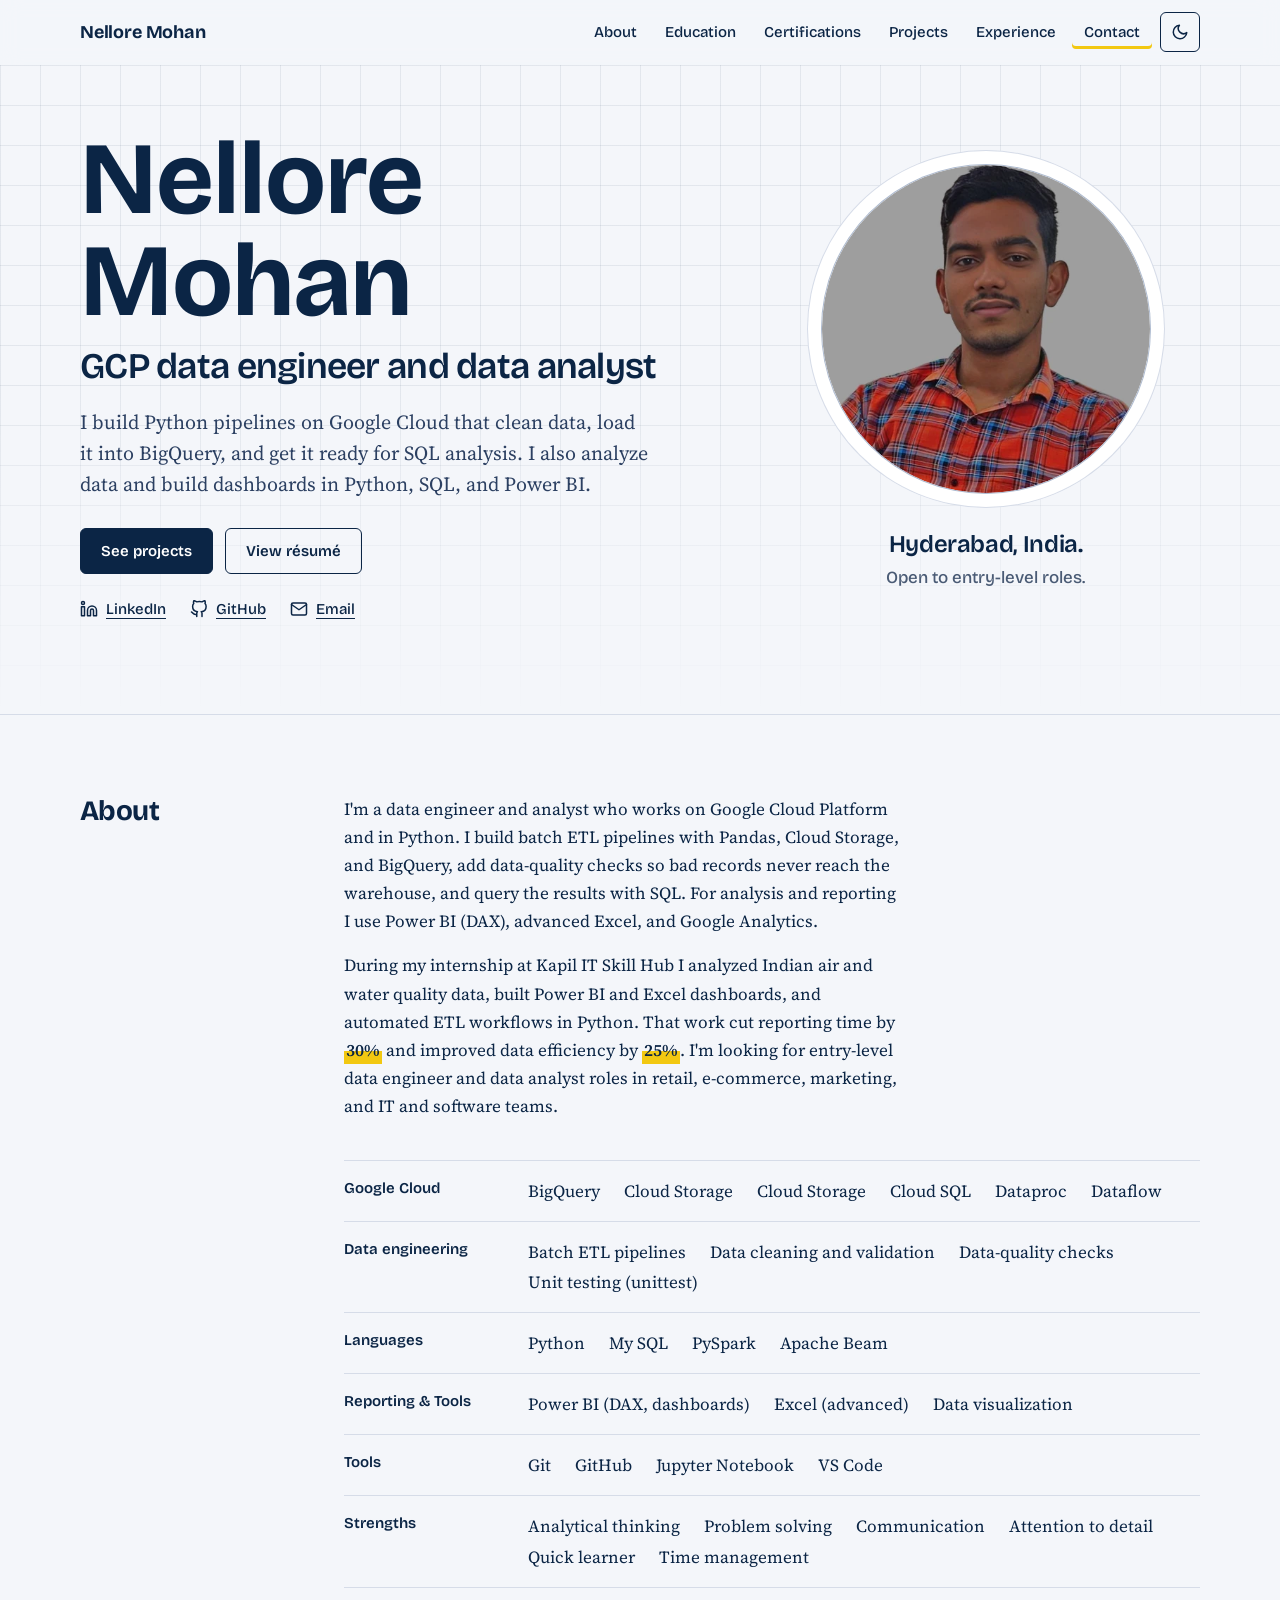
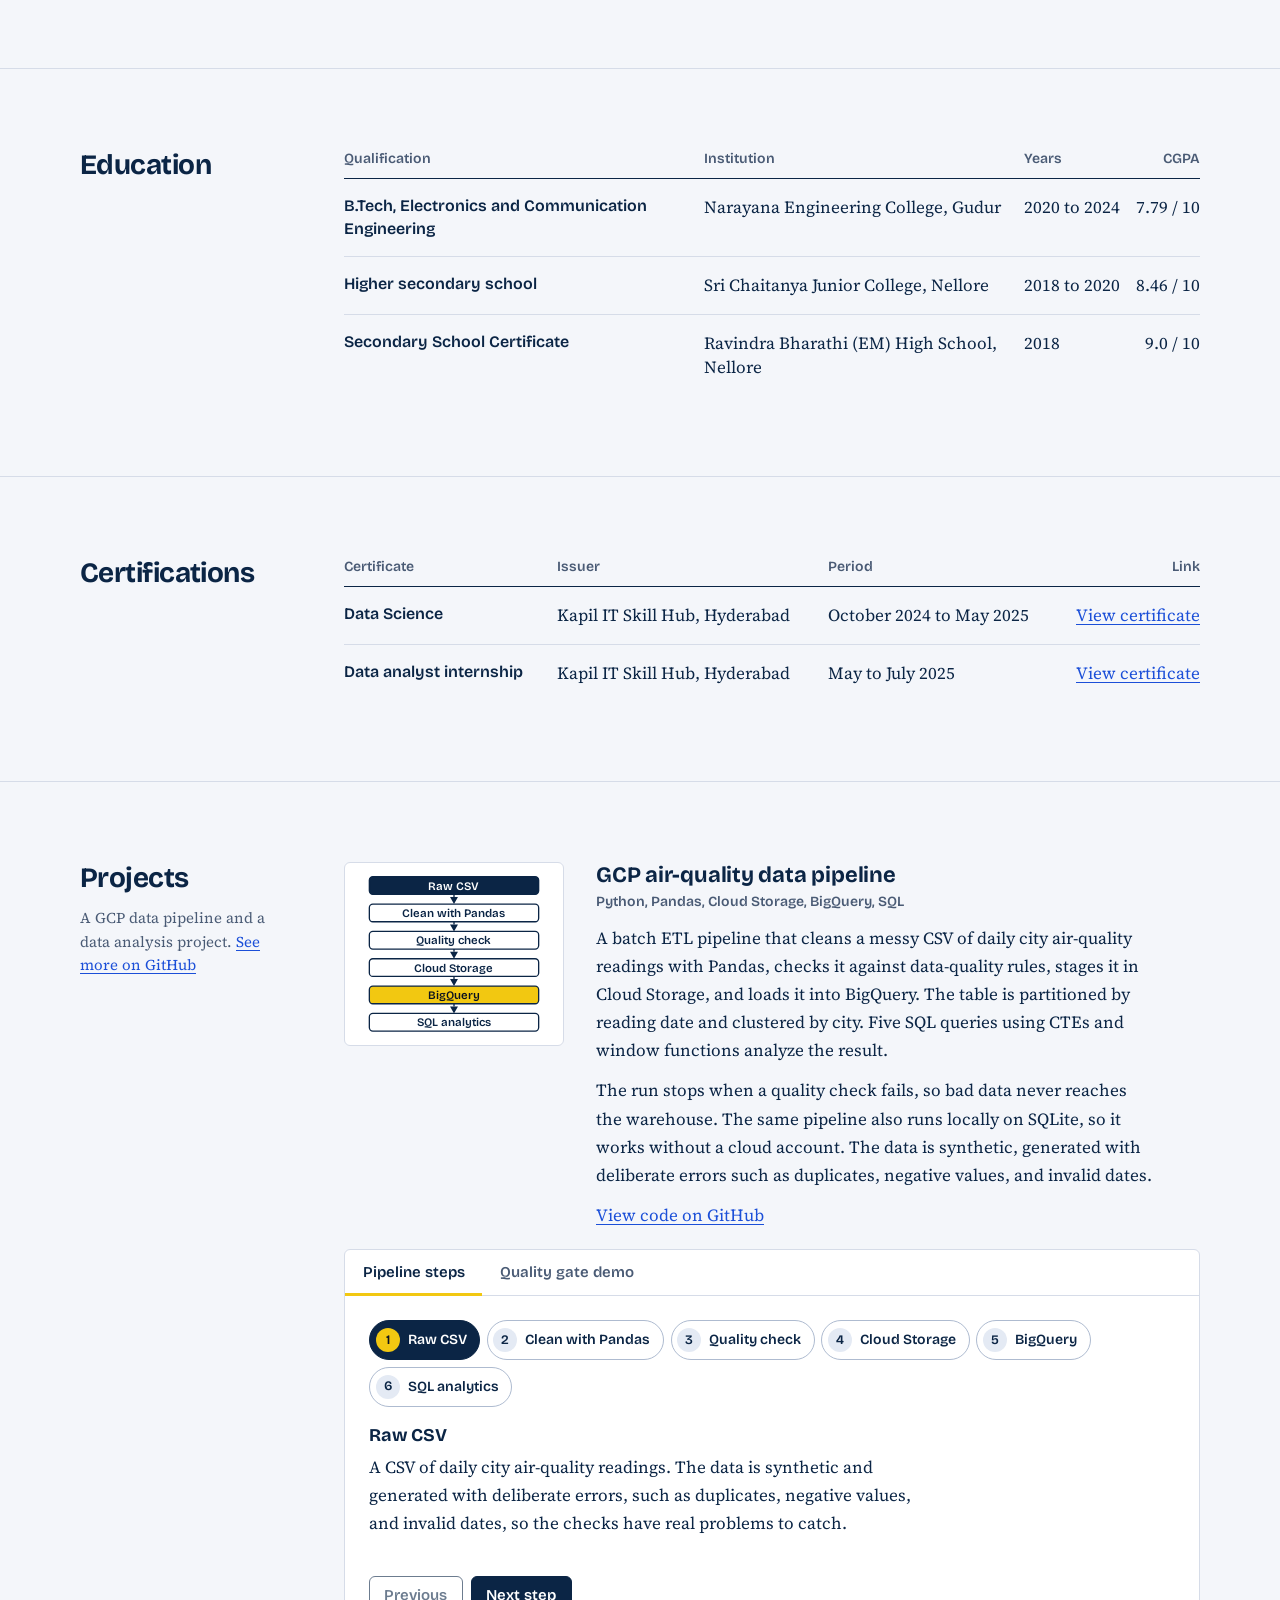
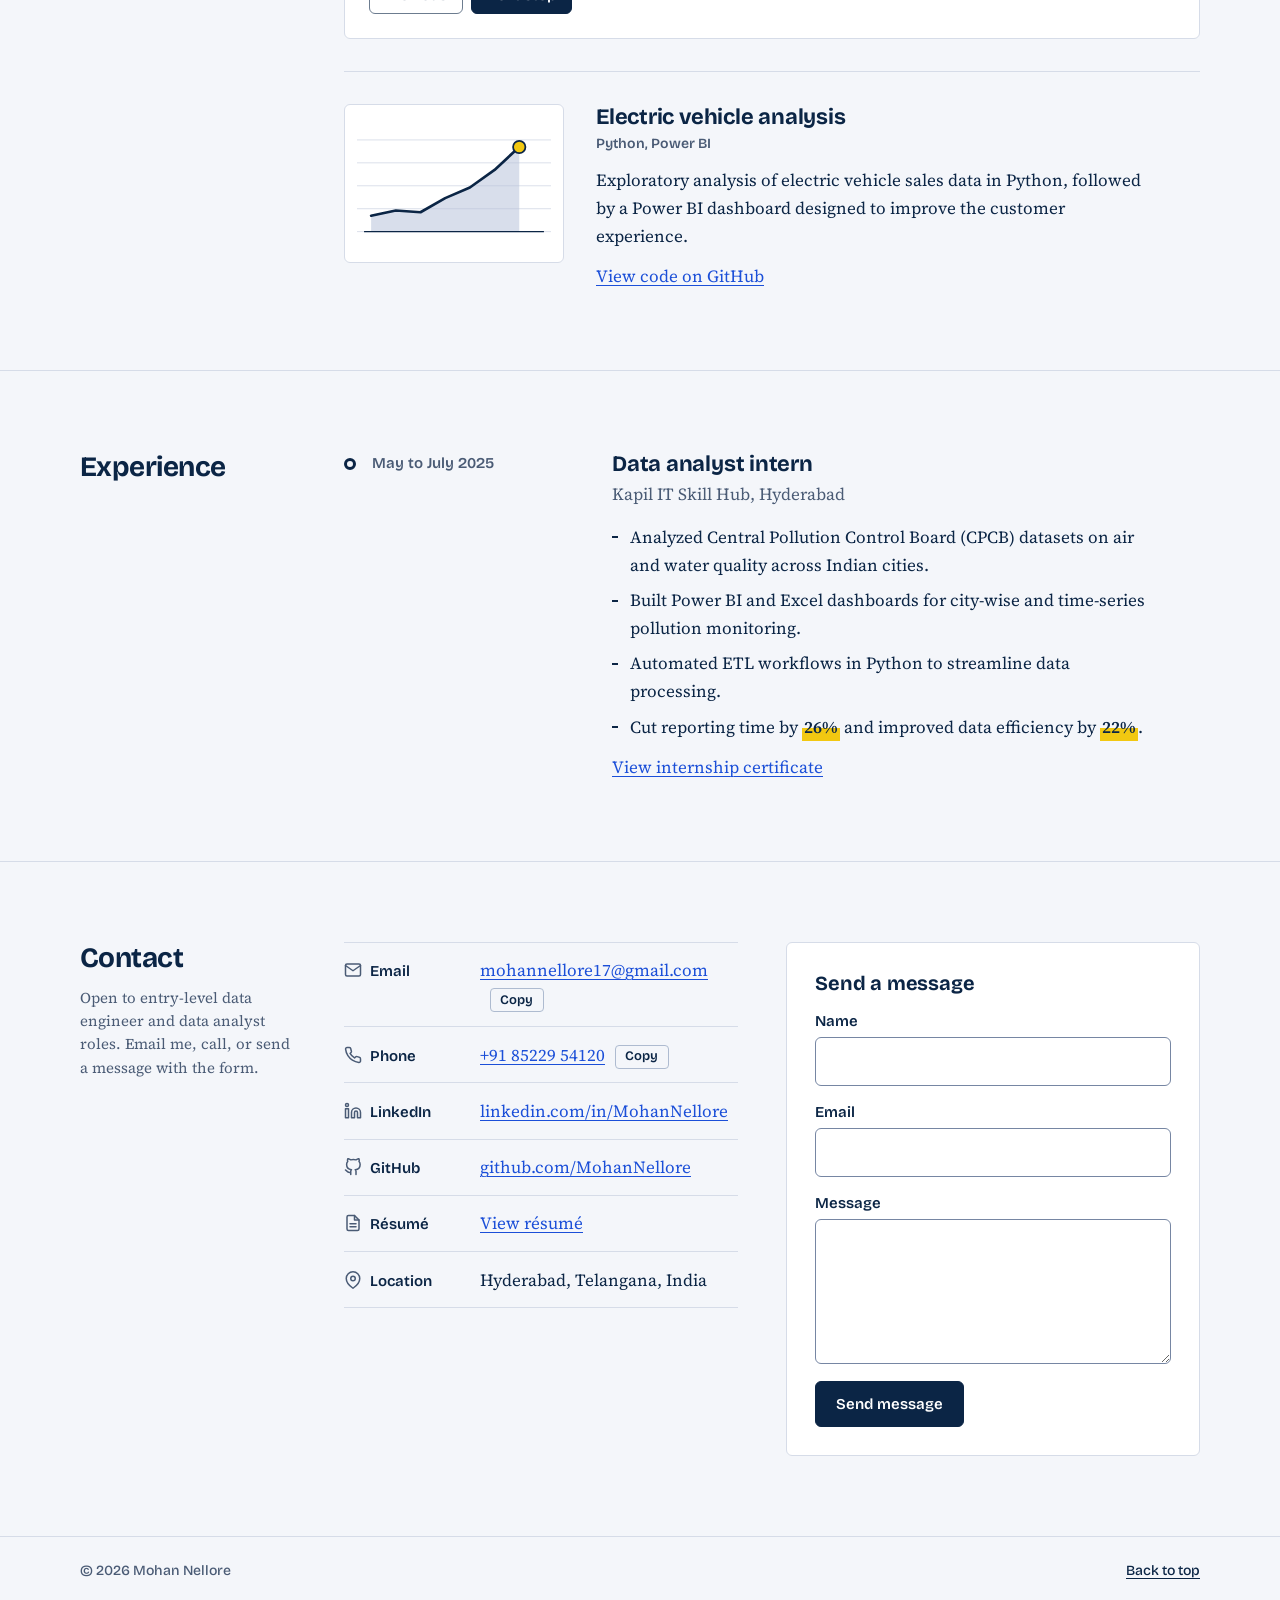
==== commit f53d4631: "Update index.html" ====
--- a/index.html
+++ b/index.html
@@ -137,7 +137,7 @@
           <img class="portrait__img" src="assets/img/portrait.webp" width="466" height="466" alt="Portrait of Nellore Mohan">
           <figcaption class="portrait__cap">
             <span class="portrait__place">Hyderabad, India.</span>
-            <span class="portrait__status">Open to entry-level data engineer and data analyst roles.</span>
+            <span class="portrait__status">Open to entry-level roles.</span>
           </figcaption>
         </figure>
       </div>
@@ -156,7 +156,7 @@
           <dl class="facts">
             <div class="facts__row">
               <dt>Google Cloud</dt>
-              <dd><ul><li>BigQuery (partitioned and clustered tables)</li><li>Cloud Storage</li><li>gcloud CLI</li><li>Cloud Shell</li></ul></dd>
+              <dd><ul><li>BigQuery</li><li>Cloud Storage</li><li>Cloud Storage</li><li>Cloud SQL</li><li>Dataproc</li><li>Dataflow</li></ul></dd>
             </div>
             <div class="facts__row">
               <dt>Data engineering</dt>
@@ -164,19 +164,19 @@
             </div>
             <div class="facts__row">
               <dt>Languages</dt>
-              <dd><ul><li>Python (Pandas, NumPy, Matplotlib, Seaborn)</li><li>SQL (CTEs, window functions)</li></ul></dd>
-            </div>
-            <div class="facts__row">
-              <dt>Analytics</dt>
-              <dd><ul><li>Power BI (DAX, dashboards)</li><li>Excel (advanced)</li><li>Exploratory data analysis</li><li>Statistical analysis</li><li>Data visualization</li><li>Google Analytics</li></ul></dd>
+              <dd><ul><li>Python </li><li>My SQL </li><li>PySpark </li><li>Apache Beam </li></ul></dd>
+            </div>
+            <div class="facts__row">
+              <dt>Reporting & Tools</dt>
+              <dd><ul><li>Power BI (DAX, dashboards)</li><li>Excel (advanced)</li><li>Data visualization</li></ul></dd>
             </div>
             <div class="facts__row">
               <dt>Tools</dt>
-              <dd><ul><li>Git</li><li>Jupyter Notebook</li><li>VS Code</li></ul></dd>
+              <dd><ul><li>Git</li><li>GitHub</li><li>Jupyter Notebook</li><li>VS Code</li></ul></dd>
             </div>
             <div class="facts__row">
               <dt>Strengths</dt>
-              <dd><ul><li>Analytical thinking</li><li>Problem solving</li><li>Communication</li><li>Attention to detail</li><li>Critical thinking</li><li>Quick learner</li><li>Time management</li></ul></dd>
+              <dd><ul><li>Analytical thinking</li><li>Problem solving</li><li>Communication</li><li>Attention to detail</li><li>Quick learner</li><li>Time management</li></ul></dd>
             </div>
           </dl>
         </div>
@@ -254,15 +254,6 @@
         </div>
 
         <div class="split__body reveal">
-          <div class="filter" role="group" aria-label="Filter projects by tool" hidden>
-            <span class="filter__label">Filter by tool</span>
-            <button class="chip" type="button" aria-pressed="true" data-filter="all">All</button>
-            <button class="chip" type="button" aria-pressed="false" data-filter="python">Python</button>
-            <button class="chip" type="button" aria-pressed="false" data-filter="sql">SQL</button>
-            <button class="chip" type="button" aria-pressed="false" data-filter="bigquery">BigQuery</button>
-            <button class="chip" type="button" aria-pressed="false" data-filter="power-bi">Power BI</button>
-            <p class="filter__status" role="status" aria-live="polite"></p>
-          </div>
 
           <article class="project" data-tools="python pandas cloud-storage bigquery sql">
             <div class="project__thumb">
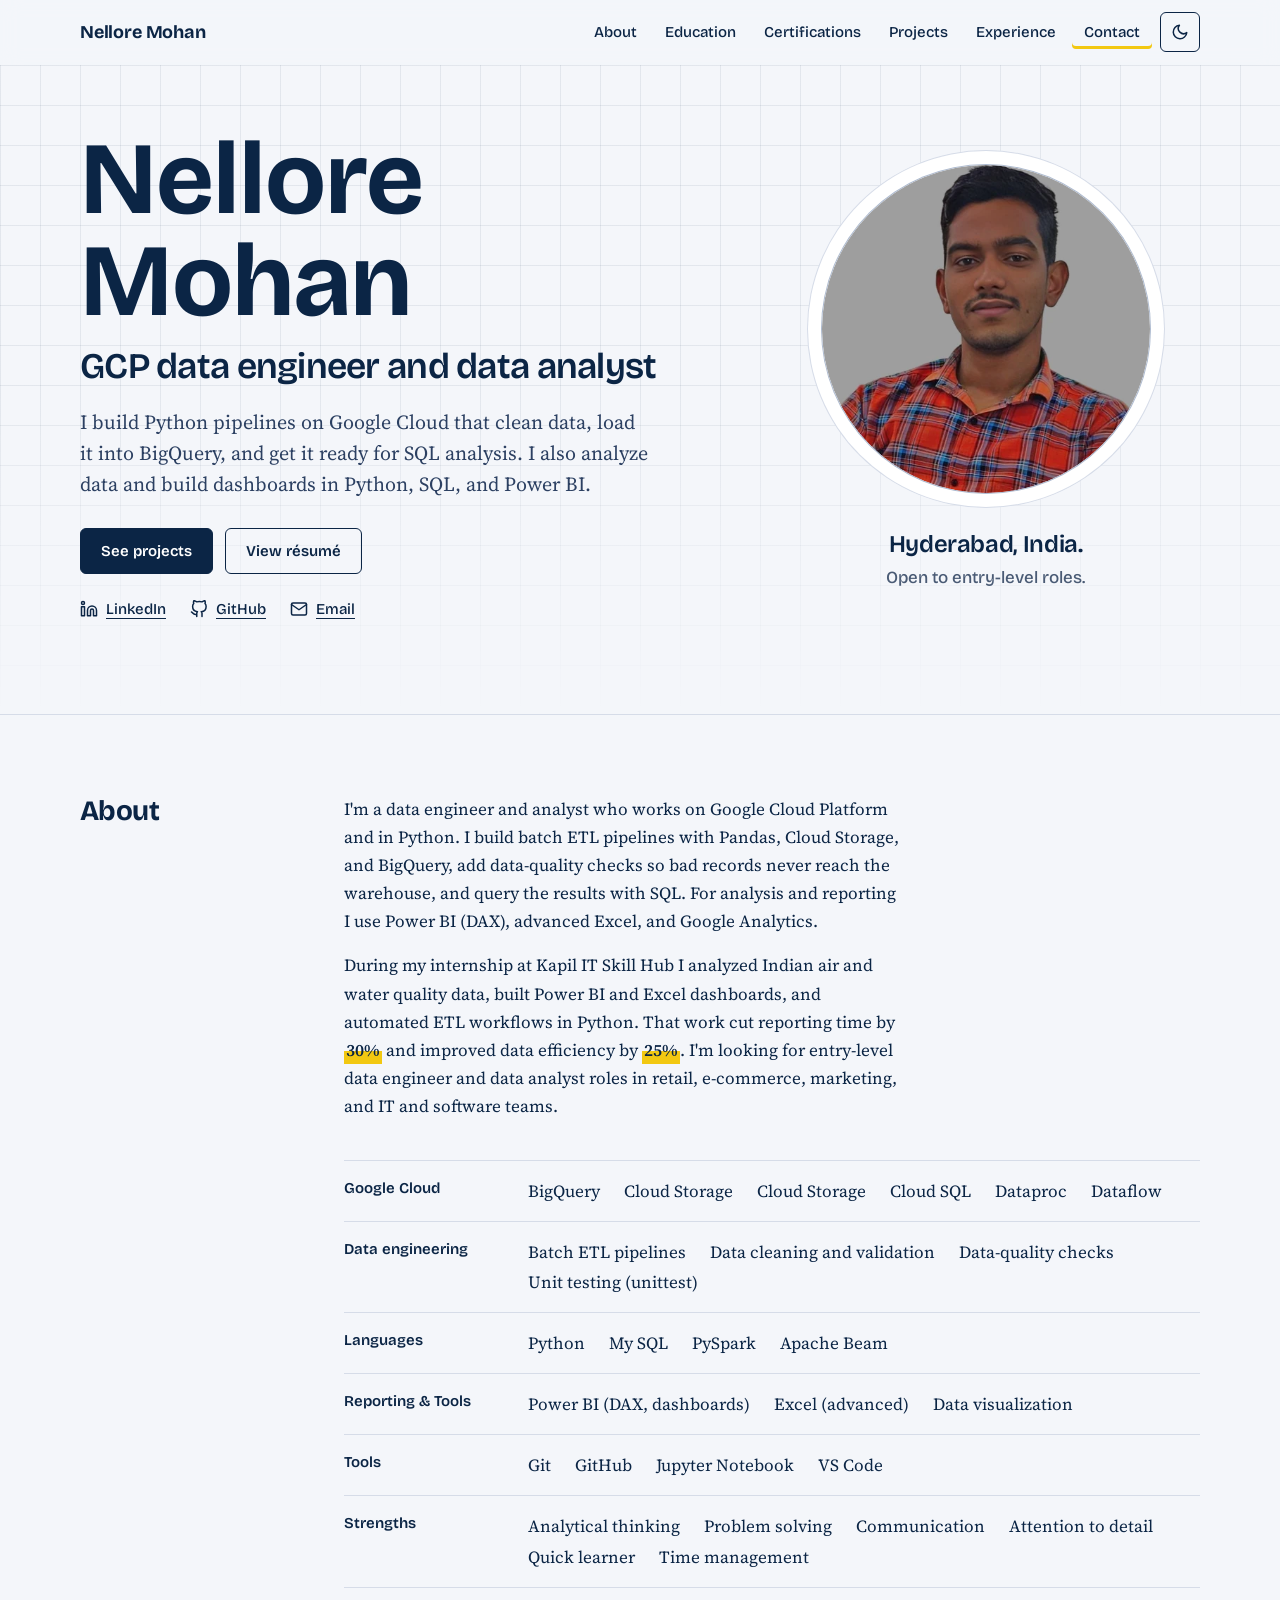
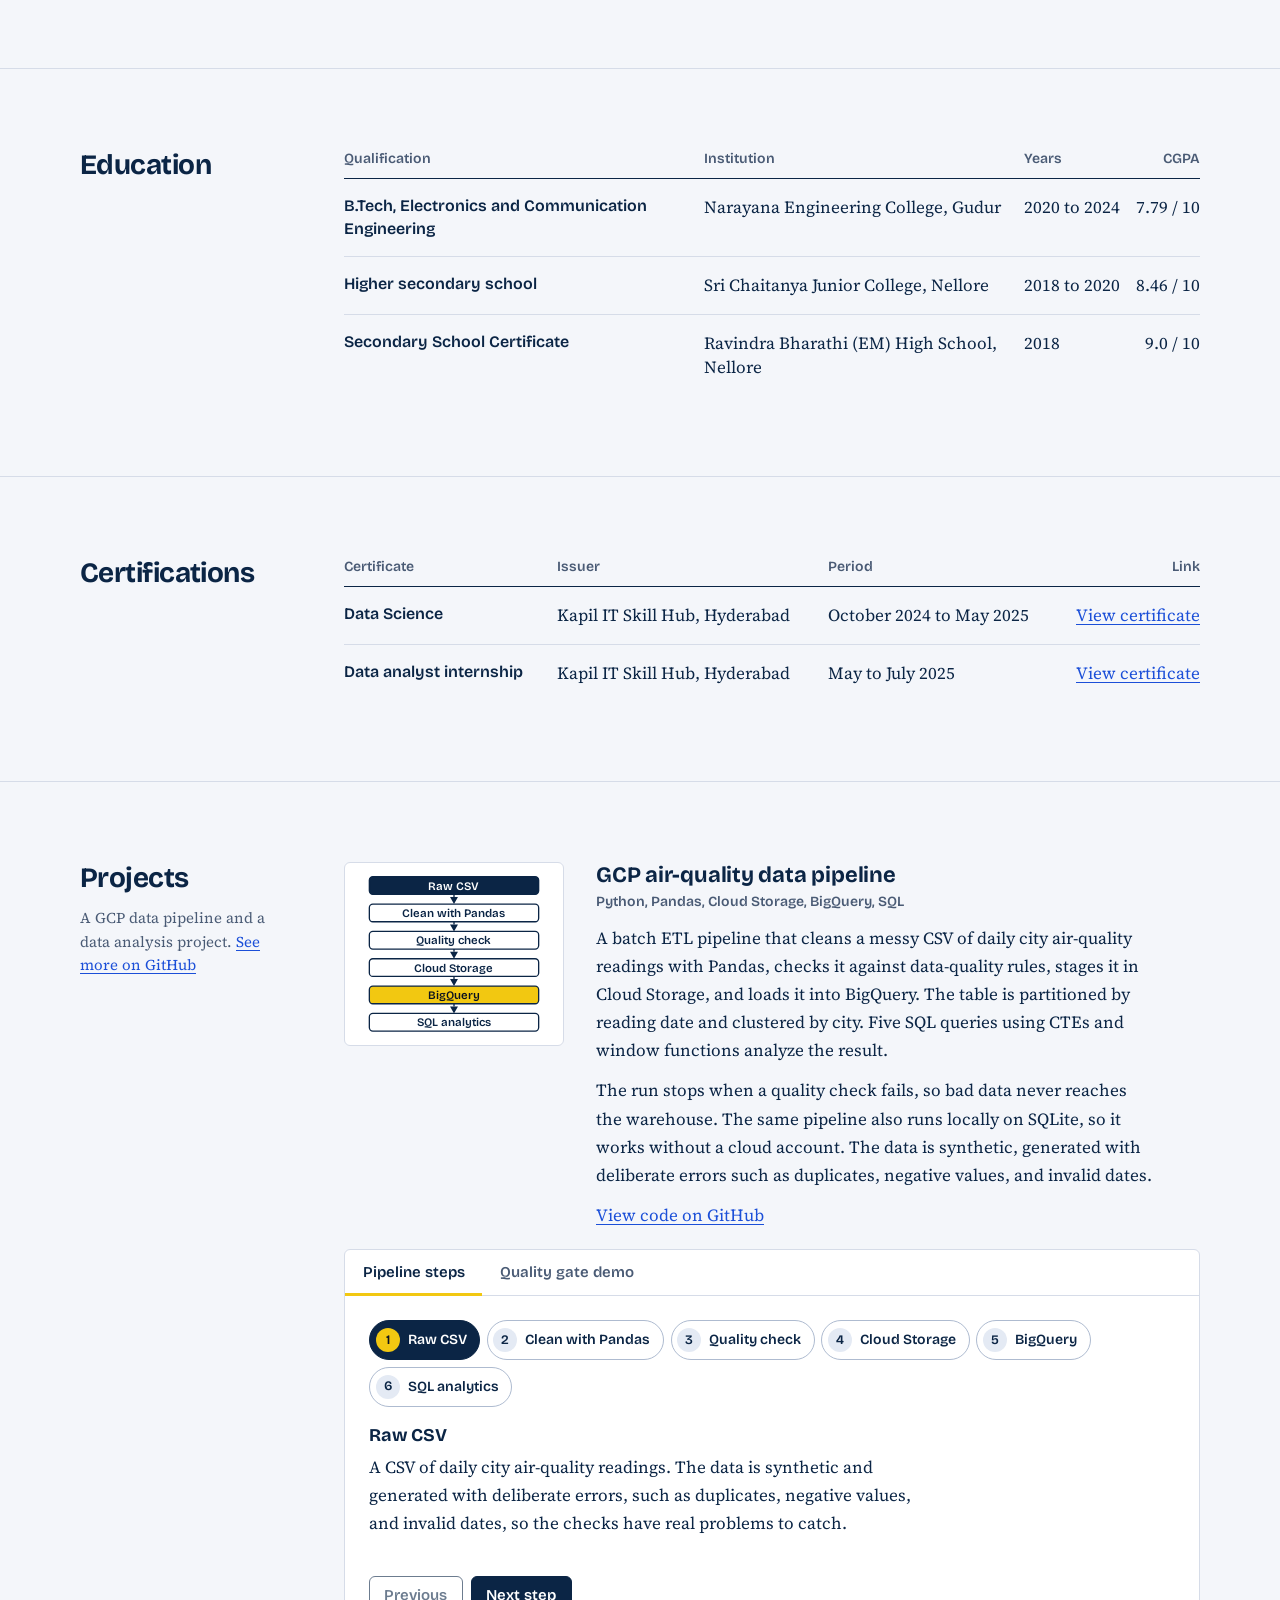
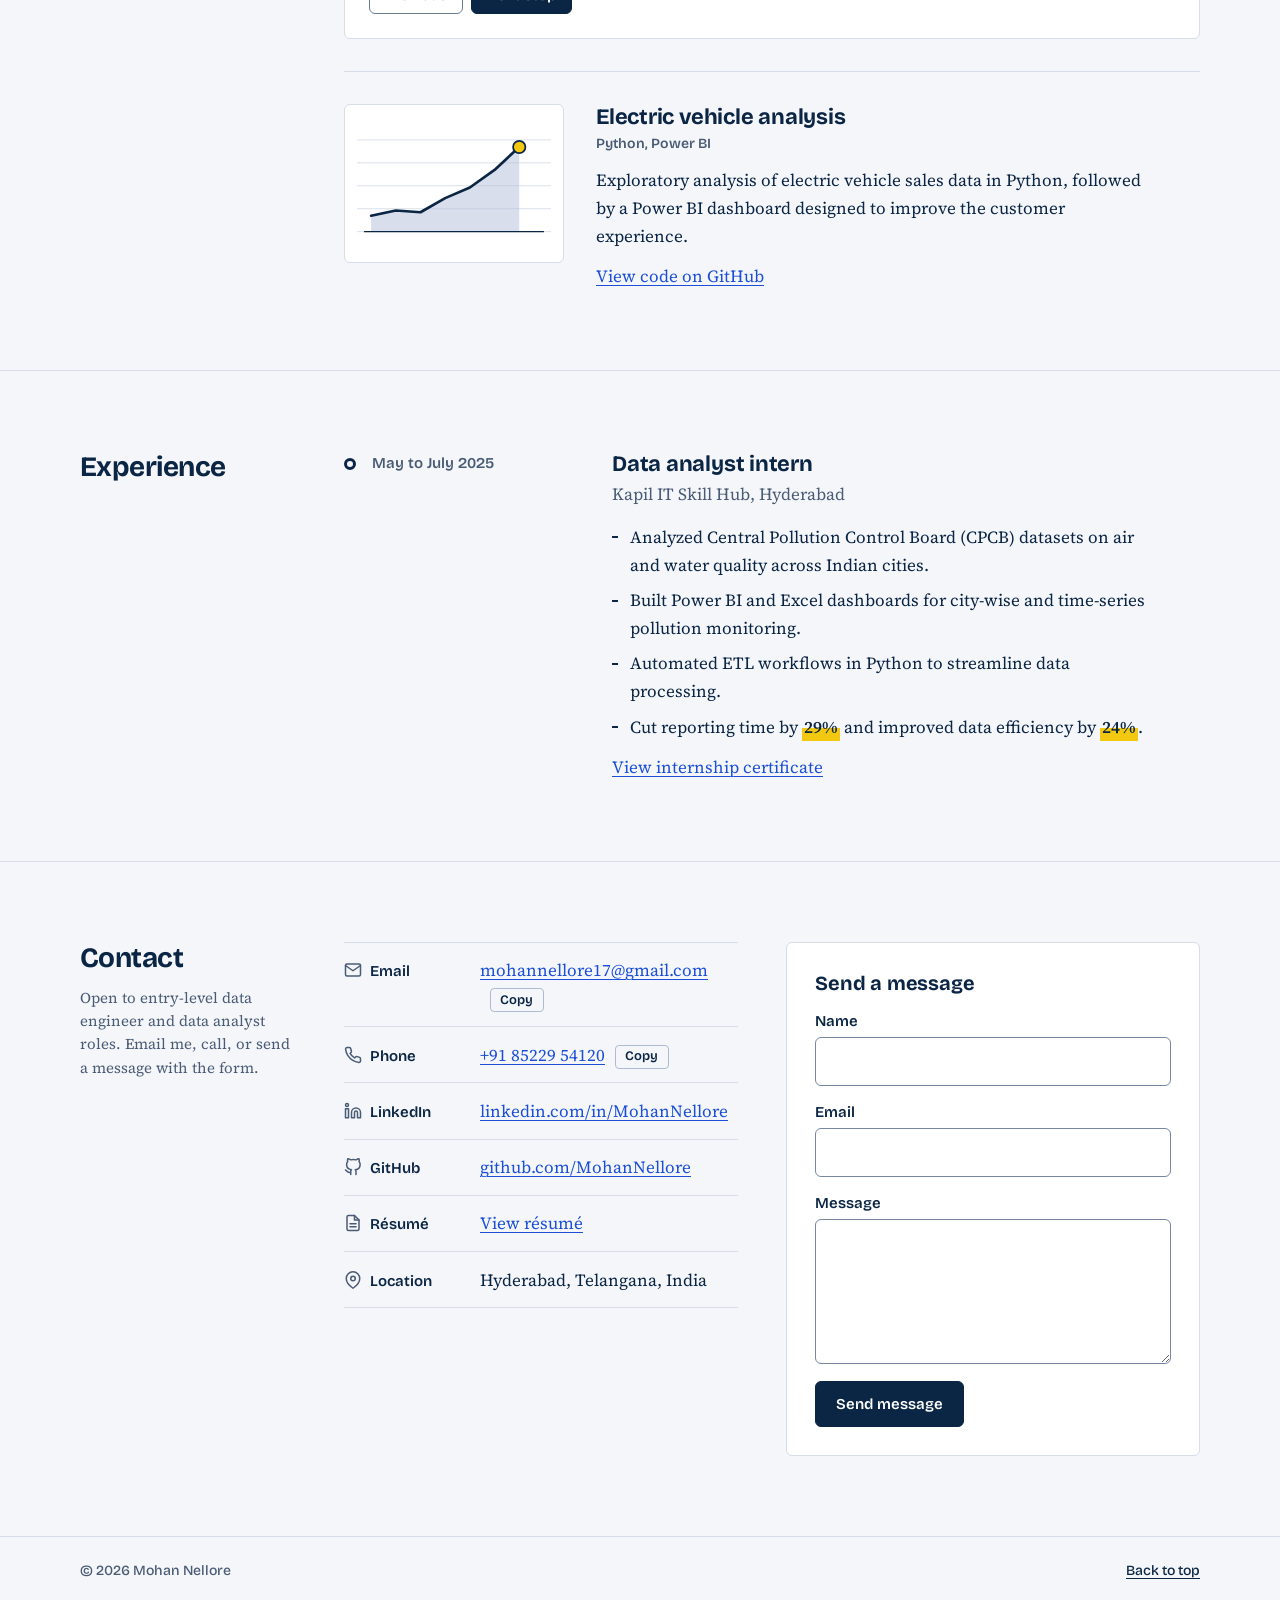
==== commit 8963de7e: "Remove unused files and dead code - Delete images/Certificate.jpg, Internship.jpg and about-me.png (" ====
--- a/index.html
+++ b/index.html
@@ -42,7 +42,7 @@
   <link rel="preconnect" href="https://fonts.googleapis.com">
   <link rel="preconnect" href="https://fonts.gstatic.com" crossorigin>
   <link rel="stylesheet" href="https://fonts.googleapis.com/css2?family=Bricolage+Grotesque:opsz,wdth,wght@12..96,75..100,200..800&amp;family=Source+Serif+4:ital,opsz,wght@0,8..60,200..900;1,8..60,200..900&amp;display=swap">
-  <link rel="stylesheet" href="assets/css/style.css?v=20261104-1">
+  <link rel="stylesheet" href="assets/css/style.css?v=20261105-1">
 
   <script async src="https://www.googletagmanager.com/gtag/js?id=G-HVTM56CWRW"></script>
   <script>
@@ -255,7 +255,7 @@
 
         <div class="split__body reveal">
 
-          <article class="project" data-tools="python pandas cloud-storage bigquery sql">
+          <article class="project">
             <div class="project__thumb">
               <svg viewBox="0 0 220 179" role="img" aria-label="Pipeline steps: raw CSV, clean with Pandas, quality check, Cloud Storage, BigQuery, SQL analytics.">
                 <g class="conn"><path d="M110 22V25M110 53V56M110 84V87M110 115V118M110 146V149"/></g>
@@ -296,7 +296,7 @@
                   <button class="btn btn--line btn--small" type="button" data-dir="-1">Previous</button>
                   <button class="btn btn--solid btn--small" type="button" data-dir="1">Next step</button>
                 </div>
-                <div class="step-texts" hidden>
+                <div hidden>
                   <div data-step-text="0"><h4>Raw CSV</h4><p>A CSV of daily city air-quality readings. The data is synthetic and generated with deliberate errors, such as duplicates, negative values, and invalid dates, so the checks have real problems to catch.</p></div>
                   <div data-step-text="1"><h4>Clean with Pandas</h4><p>Pandas parses the dates, removes duplicates, handles outliers, and standardizes city names. It also creates derived AQI and seasonal features for the analysis.</p></div>
                   <div data-step-text="2"><h4>Quality check</h4><p>The data is checked against data-quality rules before anything is loaded. If a rule fails, the run stops with an error, so unreliable records never reach the warehouse.</p><p>The quality gate demo tab shows the idea on a few sample rows.</p></div>
@@ -332,7 +332,7 @@
             </div>
           </article>
 
-          <article class="project" data-tools="python power-bi">
+          <article class="project">
             <div class="project__thumb" aria-hidden="true">
               <svg viewBox="0 0 220 150" focusable="false">
                 <path class="g" d="M0 26H220M0 52H220M0 78H220M0 104H220M0 130H220"/>
@@ -445,6 +445,6 @@
     </div>
   </footer>
 
-  <script src="assets/js/main.js?v=20261104-1" defer></script>
+  <script src="assets/js/main.js?v=20261105-1" defer></script>
 </body>
 </html>
--- a/assets/css/style.css
+++ b/assets/css/style.css
@@ -556,8 +556,8 @@
   padding-block: 2rem;
   border-top: 1px solid var(--line);
 }
-.project:first-of-type, .project.is-first { padding-top: 0; border-top: 0; }
-.project:last-of-type, .project.is-last { padding-bottom: 0; }
+.project:first-child { padding-top: 0; border-top: 0; }
+.project:last-child { padding-bottom: 0; }
 
 @media (min-width: 700px) {
   .project { grid-template-columns: minmax(0, 220px) minmax(0, 1fr); }
@@ -582,12 +582,9 @@
   font: 600 0.875rem/1.4 var(--sans);
   color: var(--muted);
 }
-.project__result { font-weight: 500; }
 
 .project__thumb .g { fill: none; stroke: var(--line); stroke-width: 1; }
 .project__thumb .base { fill: none; stroke: var(--ink); stroke-width: 1.5; }
-.project__thumb .soft { fill: var(--chart-soft); }
-.project__thumb .hi { fill: var(--mark); stroke: var(--ink); stroke-width: 1.5; }
 .project__thumb .area { fill: var(--chart-soft); opacity: 0.55; }
 .project__thumb .line { fill: none; stroke: var(--ink); stroke-width: 3; stroke-linejoin: round; stroke-linecap: round; }
 .project__thumb .dot { fill: var(--mark); stroke: var(--ink); stroke-width: 2; }
@@ -716,32 +713,7 @@
   .reveal-ready .reveal { opacity: 1; transform: none; transition: none; }
 }
 
-/* Project filter */
-.filter {
-  display: flex;
-  flex-wrap: wrap;
-  align-items: center;
-  gap: 0.5rem;
-  margin-bottom: 1.75rem;
-}
-.filter__label { margin-right: 0.25rem; font: 600 0.875rem/1.2 var(--sans); color: var(--muted); }
-.filter__status { flex-basis: 100%; min-height: 1.4em; font: 500 0.875rem/1.4 var(--sans); color: var(--muted); }
-
-.chip {
-  min-height: 36px;
-  padding: 0.3rem 0.85rem;
-  border: 1.5px solid var(--ink);
-  border-radius: 999px;
-  background: transparent;
-  color: var(--ink);
-  font: 600 0.875rem/1 var(--sans);
-  cursor: pointer;
-}
-.chip:hover { background: var(--hover); }
-.chip[aria-pressed="true"] { background: var(--mark); color: #0B1220; }
-.chip__n { margin-left: 0.35rem; font-weight: 500; opacity: 0.75; }
-
-.project[hidden], .filter[hidden], .theme-btn[hidden], .project__lab[hidden] { display: none; }
+.theme-btn[hidden], .project__lab[hidden] { display: none; }
 
 /* Pipeline explorer and quality-gate demo */
 .project__lab {
@@ -911,9 +883,8 @@
 /* ---------- Print ---------- */
 @media print {
   .site-header, .site-footer, .form, .actions, .quick-links, .skip,
-  .filter, .project__lab, .copy { display: none; }
+  .project__lab, .copy { display: none; }
   .reveal-ready .reveal { opacity: 1; transform: none; }
-  .project[hidden] { display: grid; }
   .hero::before { display: none; }
   .section { break-inside: avoid; border-top-color: #999; }
   body { background: #fff; }
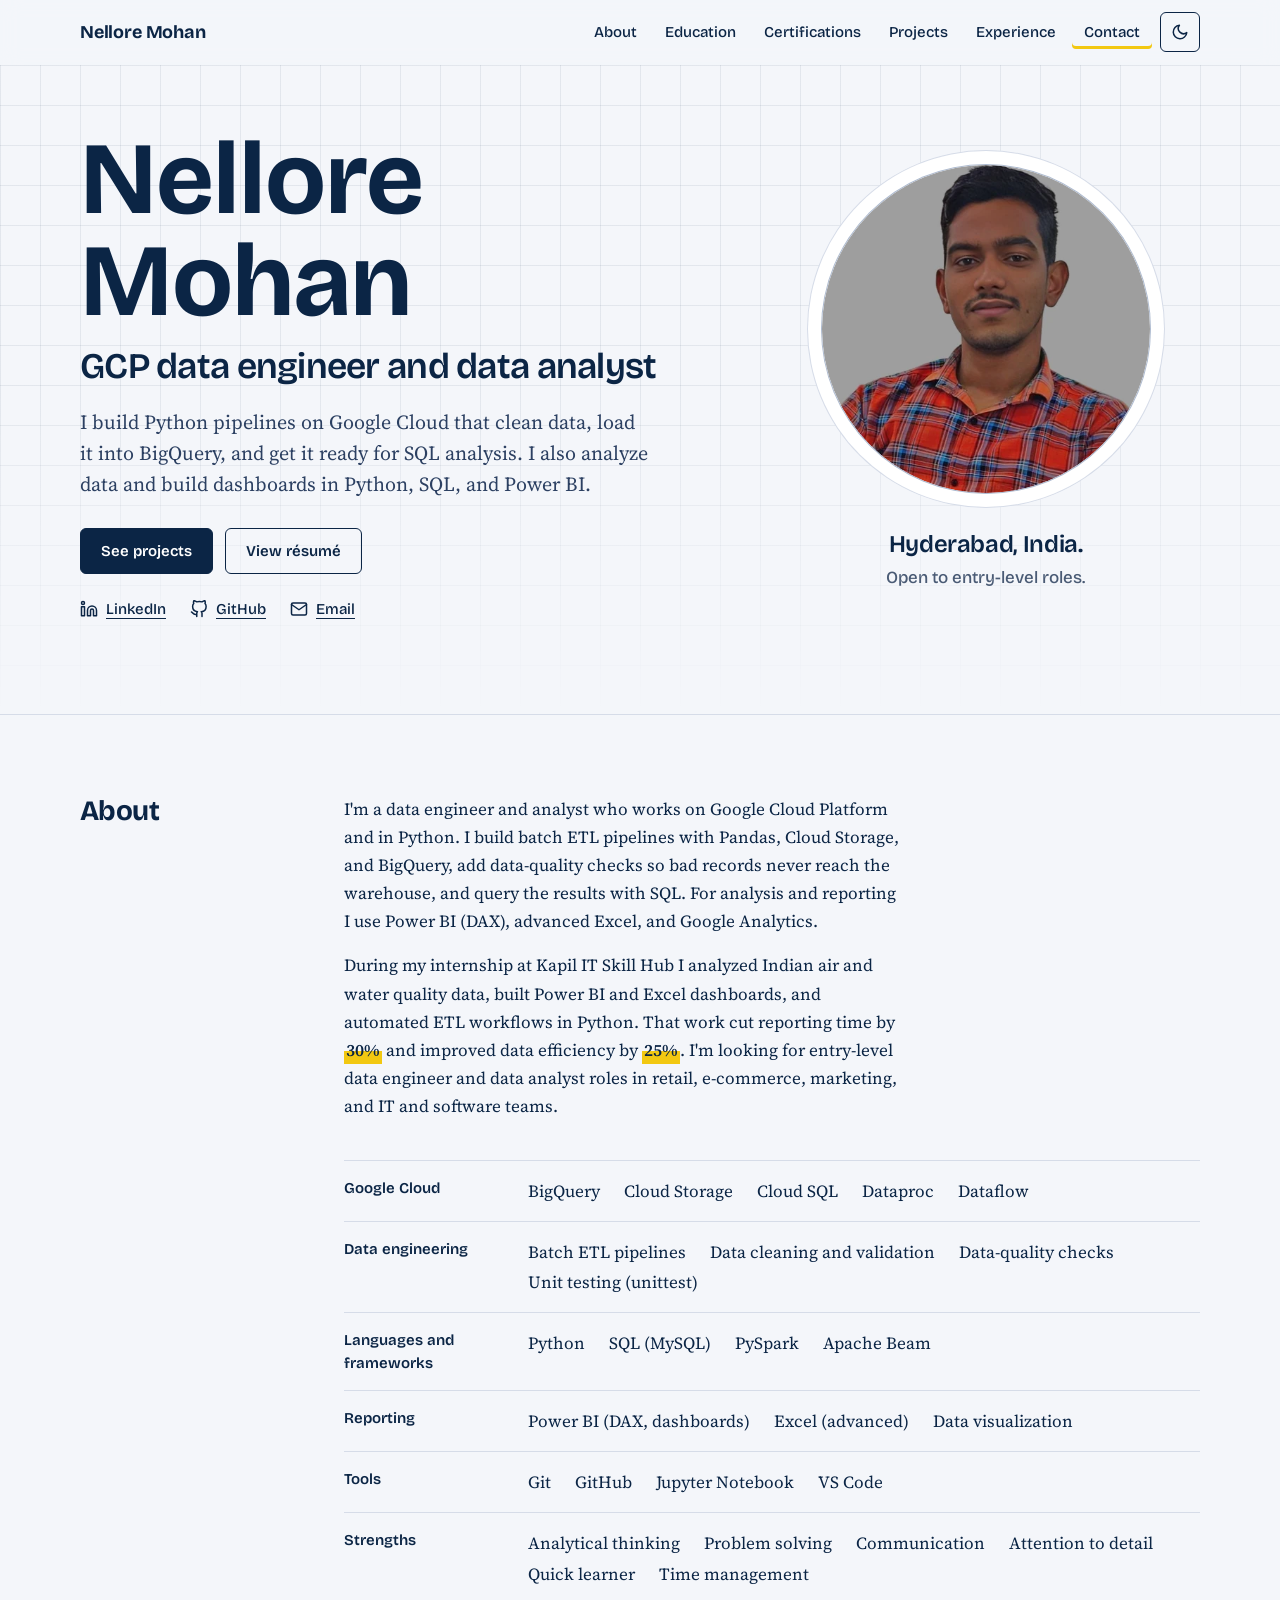
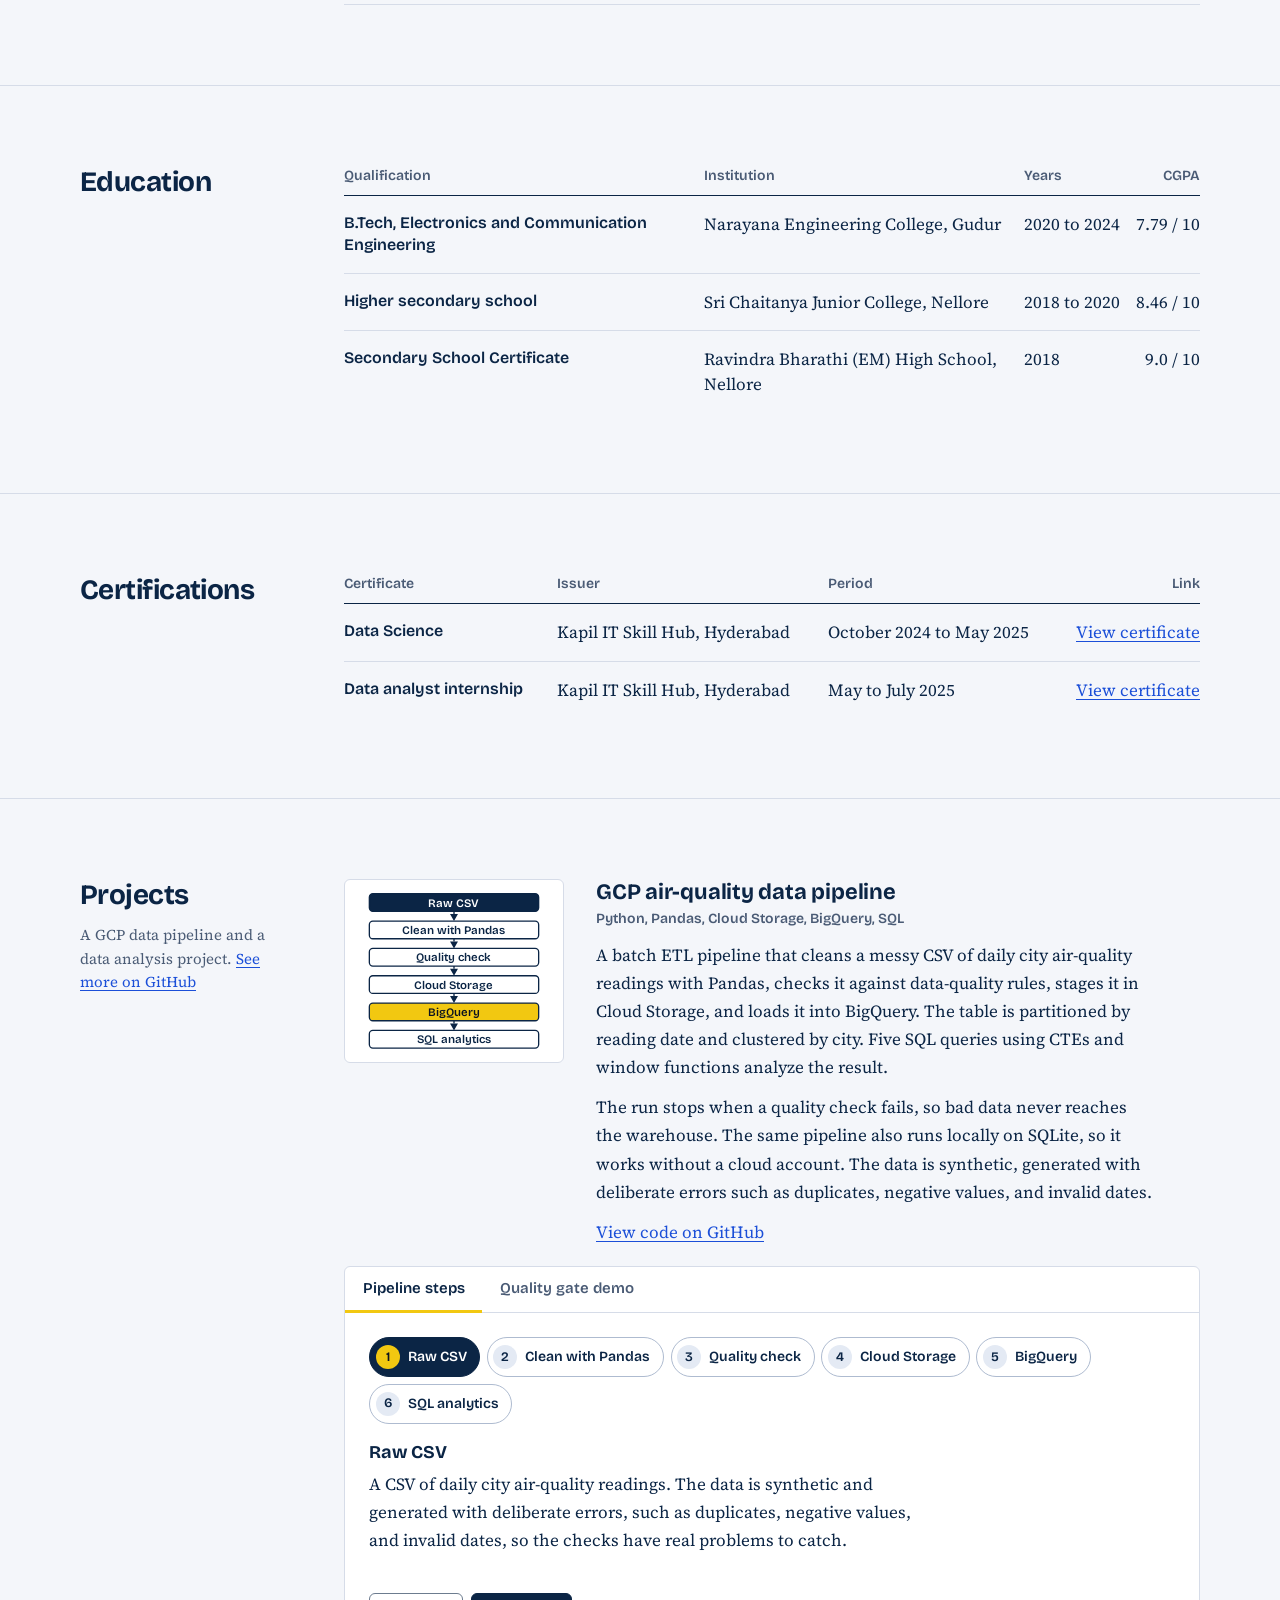
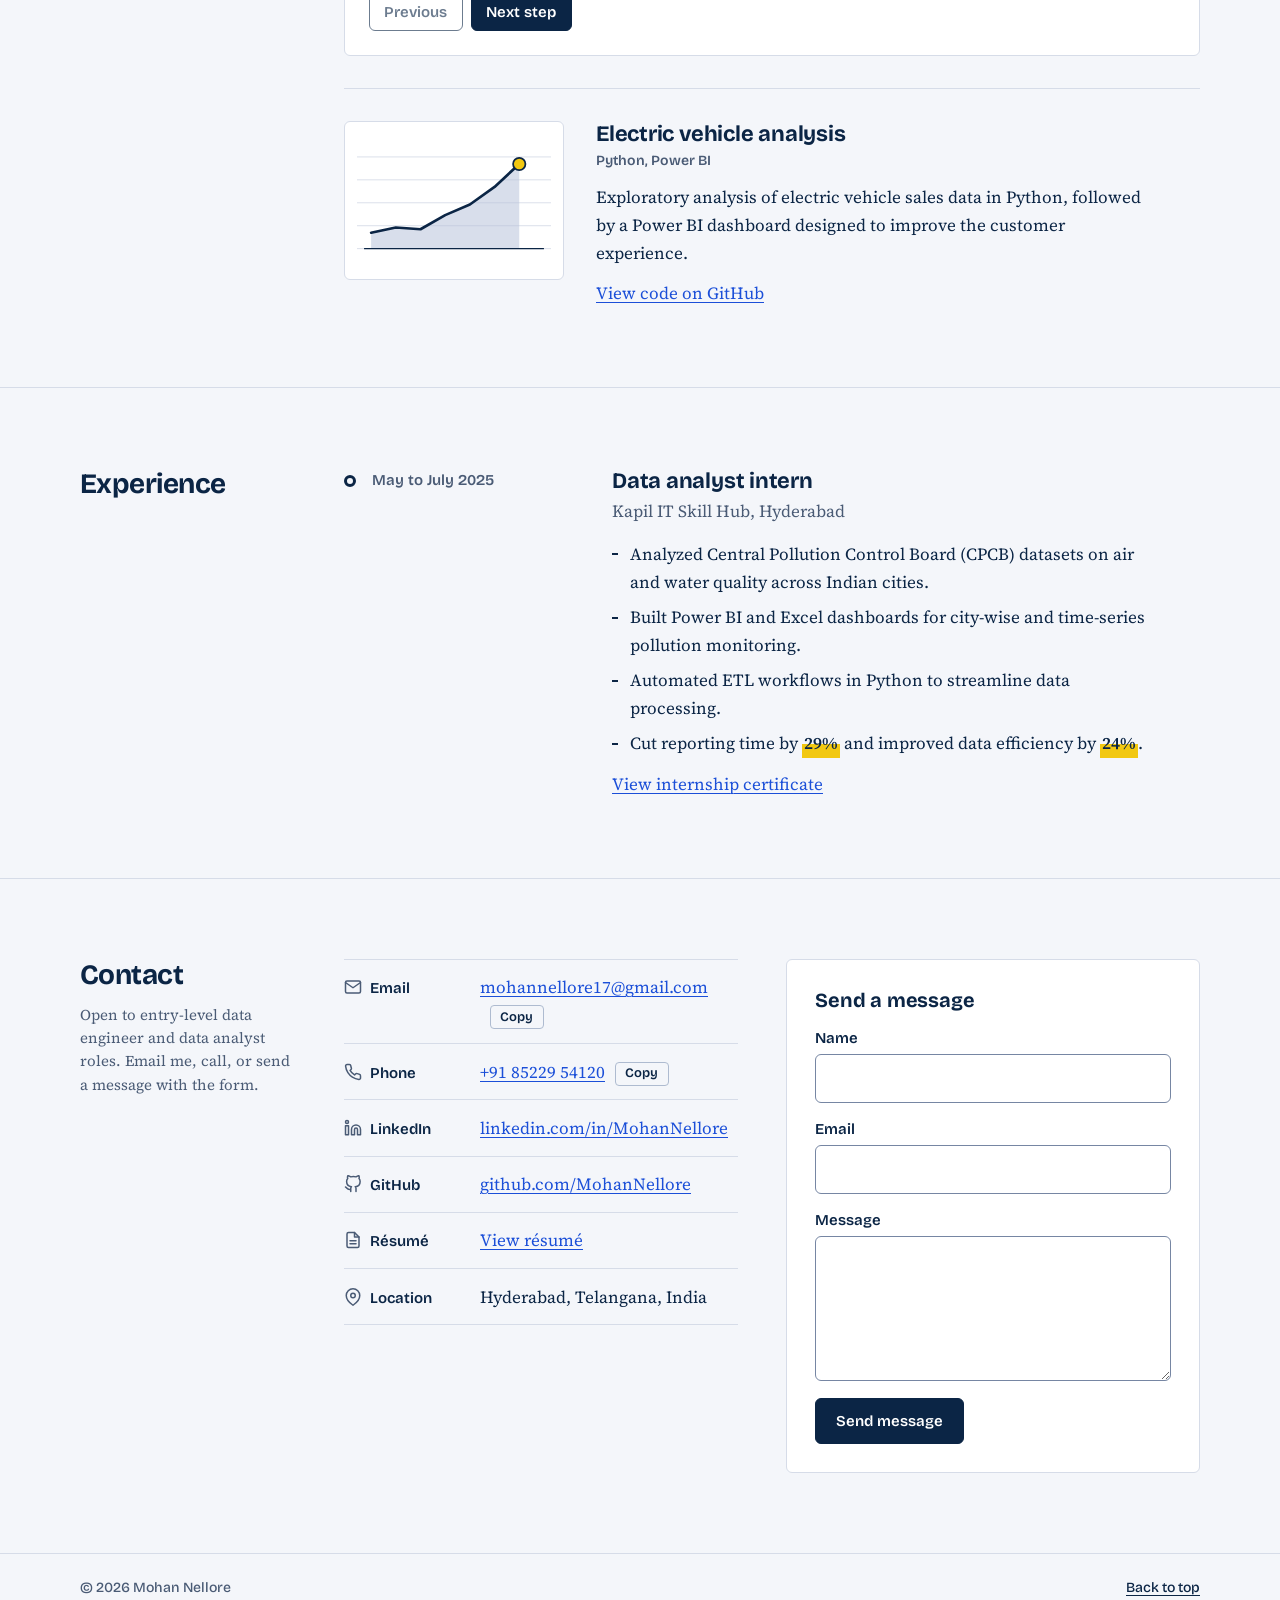
==== commit fe6efcc6: "Fix wording in the Skills section - Remove the duplicate "Cloud Storage" entry. - Correct "My SQL" t" ====
--- a/index.html
+++ b/index.html
@@ -156,18 +156,18 @@
           <dl class="facts">
             <div class="facts__row">
               <dt>Google Cloud</dt>
-              <dd><ul><li>BigQuery</li><li>Cloud Storage</li><li>Cloud Storage</li><li>Cloud SQL</li><li>Dataproc</li><li>Dataflow</li></ul></dd>
+              <dd><ul><li>BigQuery</li><li>Cloud Storage</li><li>Cloud SQL</li><li>Dataproc</li><li>Dataflow</li></ul></dd>
             </div>
             <div class="facts__row">
               <dt>Data engineering</dt>
               <dd><ul><li>Batch ETL pipelines</li><li>Data cleaning and validation</li><li>Data-quality checks</li><li>Unit testing (unittest)</li></ul></dd>
             </div>
             <div class="facts__row">
-              <dt>Languages</dt>
-              <dd><ul><li>Python </li><li>My SQL </li><li>PySpark </li><li>Apache Beam </li></ul></dd>
-            </div>
-            <div class="facts__row">
-              <dt>Reporting & Tools</dt>
+              <dt>Languages and frameworks</dt>
+              <dd><ul><li>Python</li><li>SQL (MySQL)</li><li>PySpark</li><li>Apache Beam</li></ul></dd>
+            </div>
+            <div class="facts__row">
+              <dt>Reporting</dt>
               <dd><ul><li>Power BI (DAX, dashboards)</li><li>Excel (advanced)</li><li>Data visualization</li></ul></dd>
             </div>
             <div class="facts__row">
